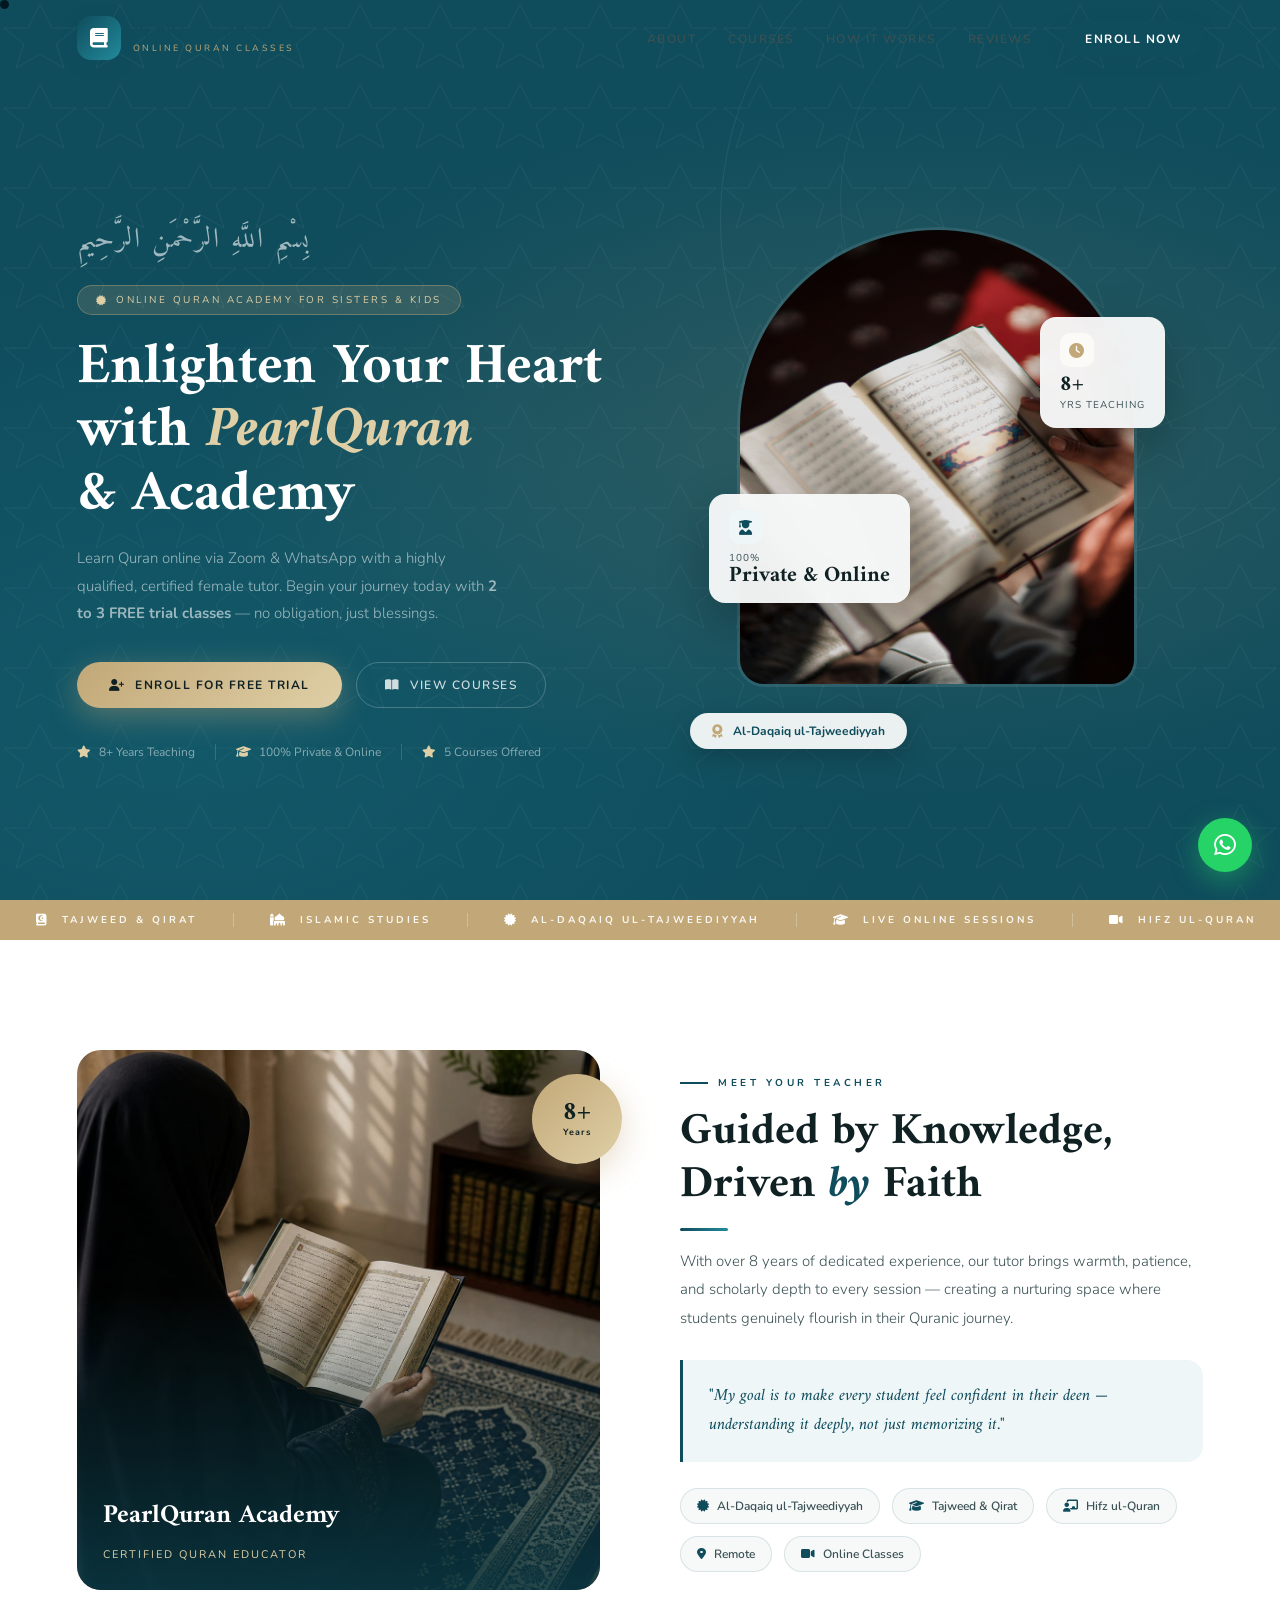
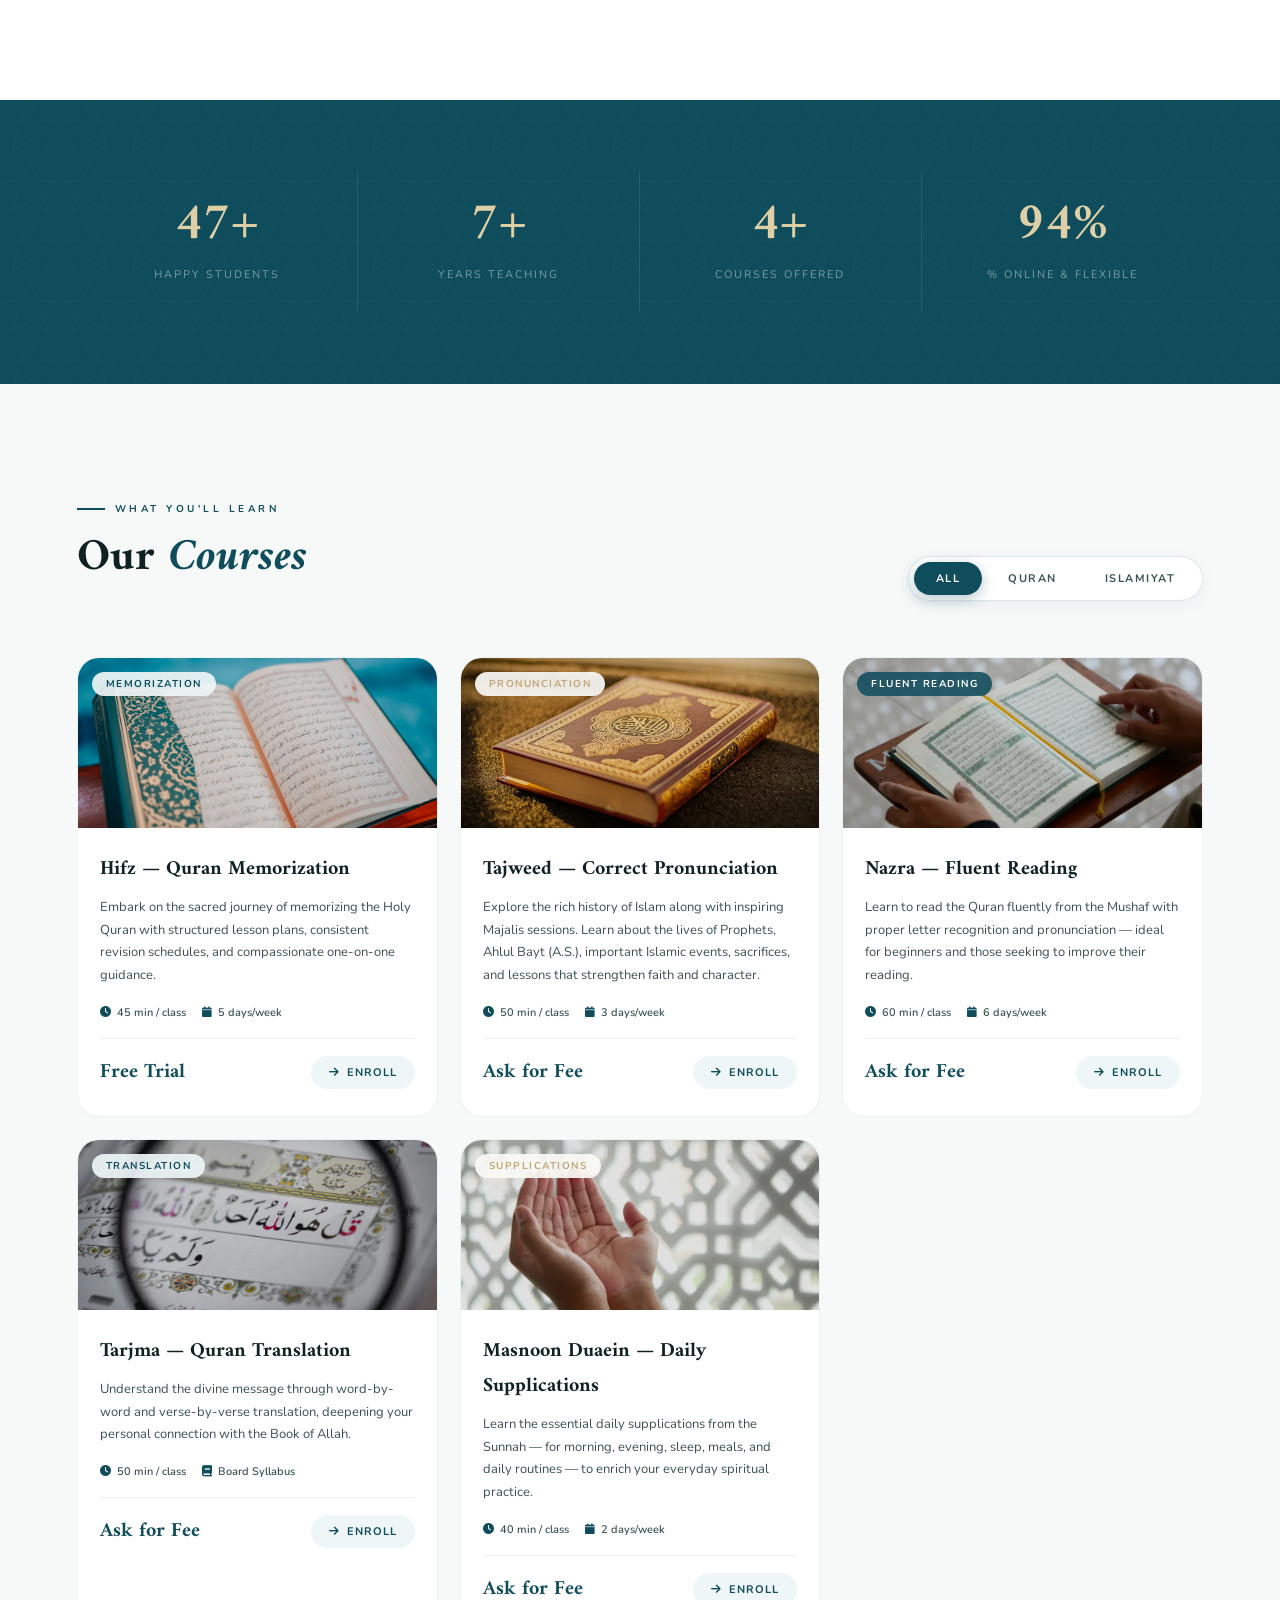
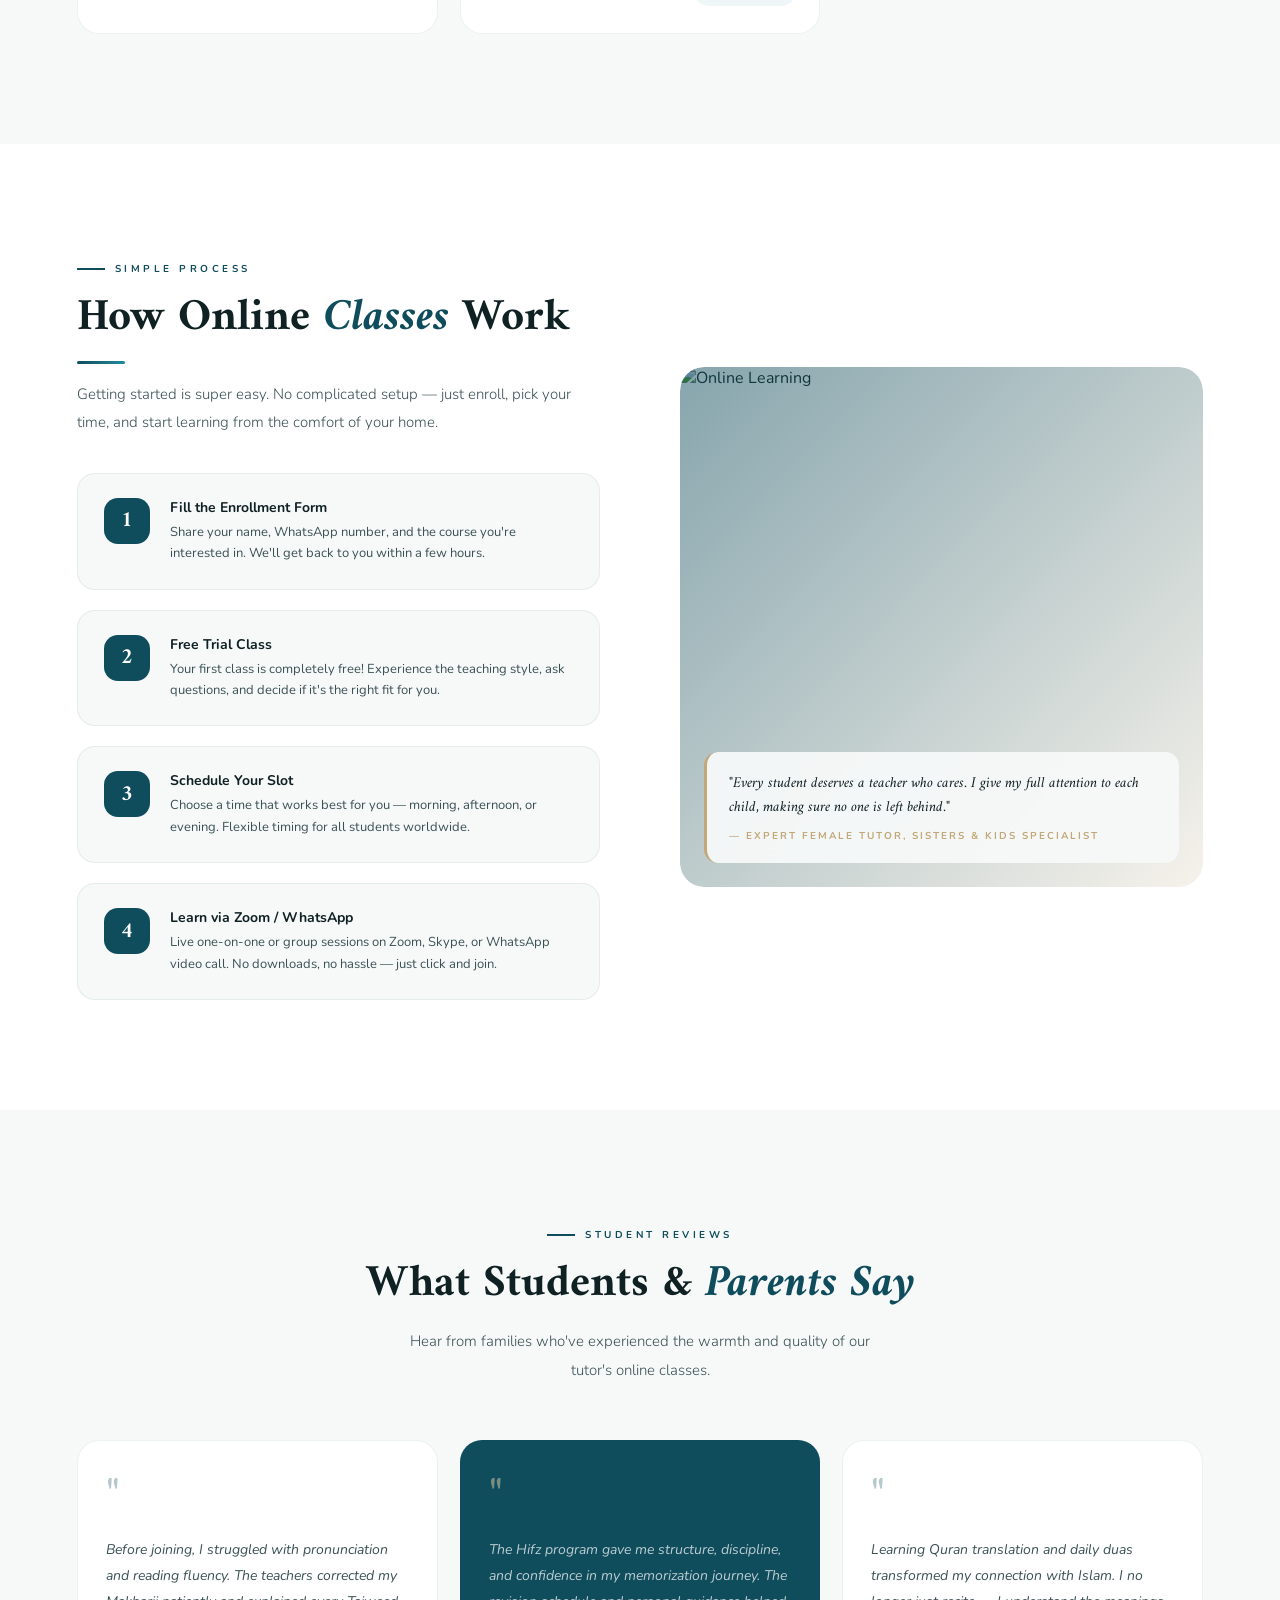
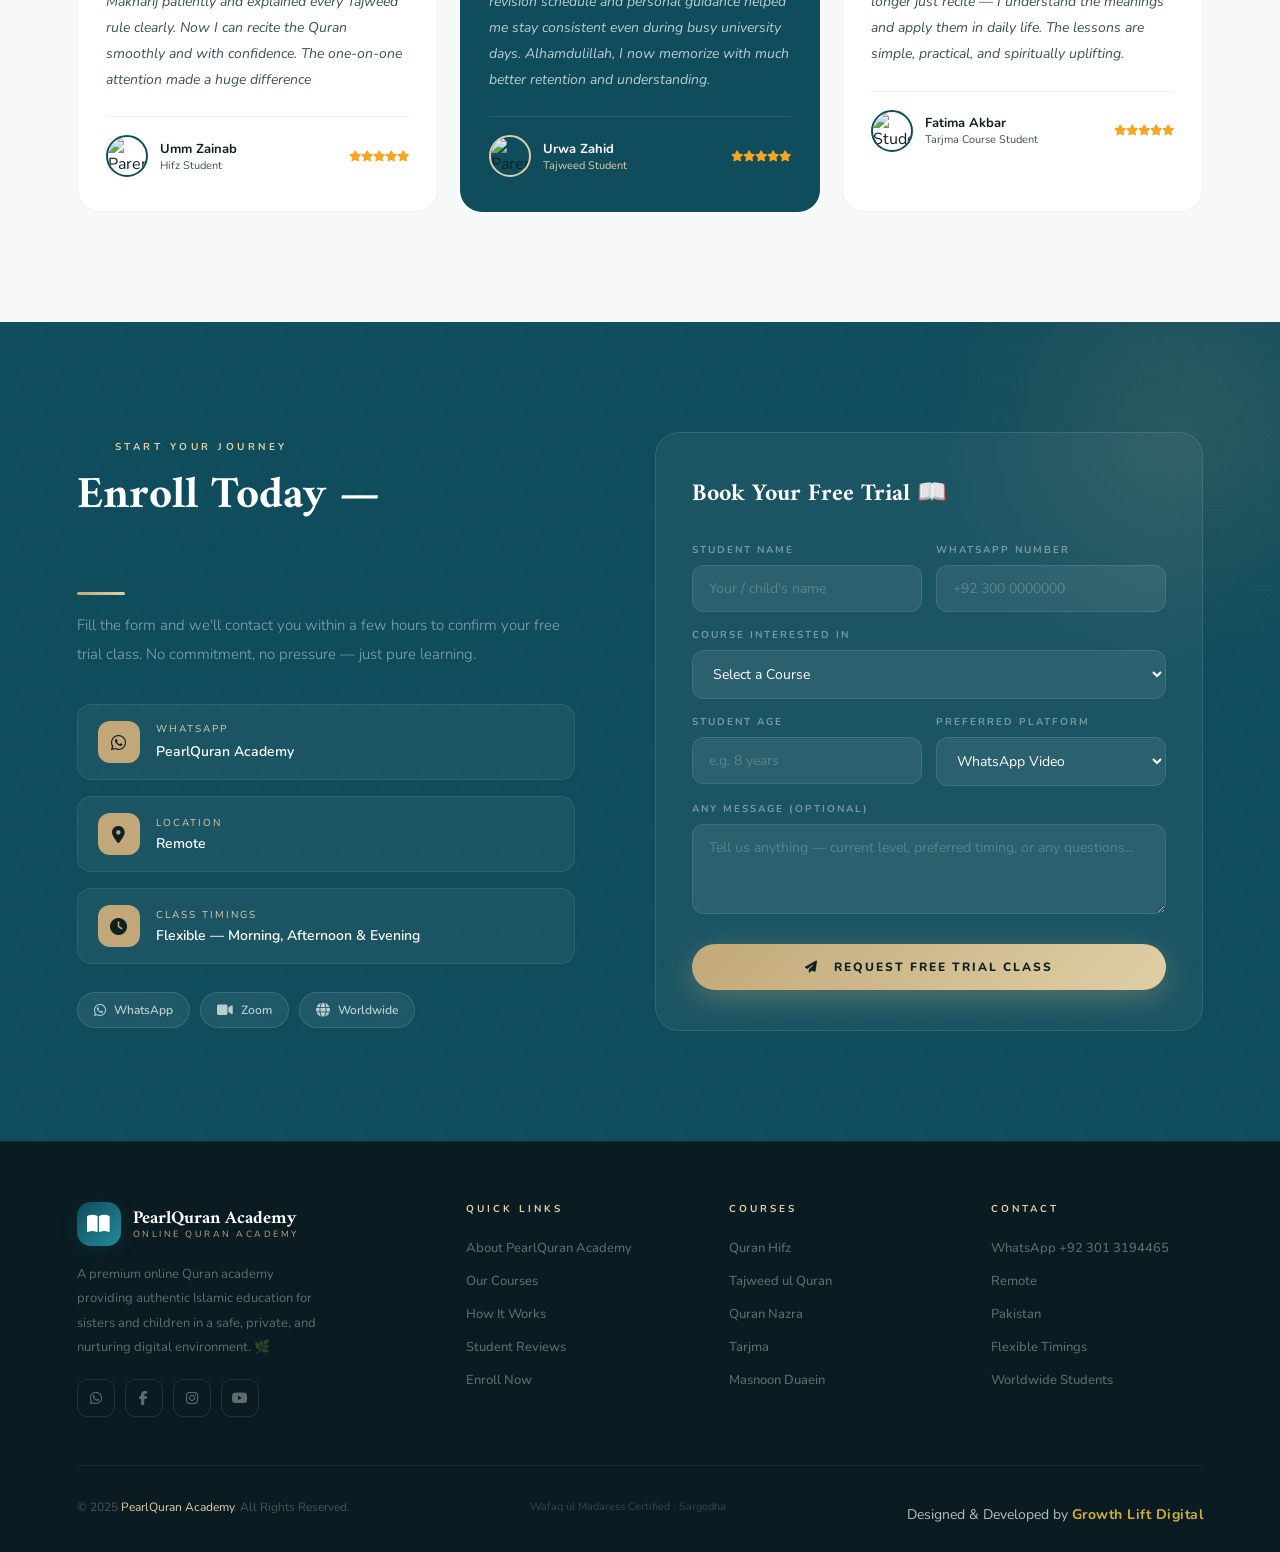
==== index.html @ c8224179 "Sitemaps and robots files were created" ====
<!DOCTYPE html>
<html lang="en" dir="ltr">
  <head>
    <meta charset="UTF-8" />
    <meta
      name="viewport"
      content="width=device-width, initial-scale=1.0, maximum-scale=5.0"
    />
    <meta http-equiv="X-UA-Compatible" content="IE=edge" />

    <!-- Primary Meta Tags -->
    <title>
      PearlQuran Academy - Online Quran Classes for Sisters & Kids | Certified
      Female Tutor
    </title>
    <!-- ═══ PRIMARY SEO ═══ -->
    <meta
      name="description"
      content="PearlQuran Academy offers premium online Quran classes via Zoom & WhatsApp with a certified female tutor. Courses in Hifz, Tajweed, Nazra, Tarjma & Masnoon Duaein. Start with 2-3 FREE trial classes today."
    />
    <meta
      name="keywords"
      content="online quran academy, female quran tutor, quran classes for kids, hifz online, tajweed classes, nazra quran, quran for sisters, online quran Pakistan, PearlQuran Academy"
    />
    <meta name="author" content="PearlQuran Academy" />
    <meta name="robots" content="index, follow" />
    <meta name="theme-color" content="#0F2340" />
    <link rel="canonical" href="https://pearlquran-academy.vercel.app//" />

    <!-- ═══ OPEN GRAPH (Facebook/WhatsApp/LinkedIn) ═══ -->
    <meta property="og:type" content="website" />
    <meta property="og:url" content="https://pearlquran-academy.vercel.app/" />
    <meta
      property="og:title"
      content="PearlQuran Academy - Online Quran Classes for Sisters & Kids"
    />
    <meta
      property="og:description"
      content="Learn Quran online with a certified female tutor. Hifz, Tajweed, Nazra & more. Begin with 2-3 FREE trial classes. Safe, private & professional."
    />
    <meta name="google-site-verification" content="dC_0Rq110LMpvtJkFKKJlDi4EKgIJfM4uhNOBmWGhjw" />
    <meta
      property="og:image"
      content="https://pearlquran-academy.vercel.app/pearlquran-academy_hero.jpeg"
    />
    <meta property="og:site_name" content="PearlQuran Academy" />
    <meta property="og:locale" content="en_US" />

    <!-- ═══ TWITTER CARD ═══ -->
    <meta name="twitter:card" content="summary_large_image" />
    <meta
      name="twitter:title"
      content="PearlQuran Academy - Online Quran Classes"
    />
    <meta
      name="twitter:description"
      content="Certified female Quran tutor. Hifz, Tajweed, Nazra & more. Start with FREE trial classes."
    />
    <meta
      name="twitter:image"
      content="https://pearlquran-academy.vercel.app/pearlquran-academy_hero.jpeg"
    />

    <!-- ═══ GEO / LOCAL SEO ═══ -->
    <meta name="geo.region" content="PK" />
    <meta name="geo.placename" content="Pakistan" />
    <meta name="language" content="English" />

    <!-- ═══ SCHEMA.ORG JSON-LD ═══ -->
    <script type="application/ld+json">
      {
        "@context": "https://schema.org",
        "@type": "EducationalOrganization",
        "name": "PearlQuran Academy",
        "description": "Online Quran academy offering certified female tutor-led classes in Hifz, Tajweed, Nazra, Tarjma and Masnoon Duaein.",
        "url": "https://pearlquran-academy.vercel.app/",
        "telephone": "+923013194465",
        "address": { "@type": "PostalAddress", "addressCountry": "PK" },
        "offers": [
          {
            "@type": "Offer",
            "name": "Hifz - Quran Memorization",
            "price": "0",
            "priceCurrency": "PKR",
            "description": "Free trial classes available"
          },
          {
            "@type": "Offer",
            "name": "Tajweed - Correct Pronunciation",
            "price": "0",
            "priceCurrency": "PKR"
          },
          {
            "@type": "Offer",
            "name": "Nazra Quran - Fluent Reading",
            "price": "0",
            "priceCurrency": "PKR"
          },
          {
            "@type": "Offer",
            "name": "Tarjma Quran - Translation",
            "price": "0",
            "priceCurrency": "PKR"
          },
          {
            "@type": "Offer",
            "name": "Masnoon Duaein - Daily Supplications",
            "price": "0",
            "priceCurrency": "PKR"
          }
        ]
      }
    </script>
    <!-- Fonts & CSS -->
    <link
      href="https://fonts.googleapis.com/css2?family=Amiri:ital,wght@0,400;0,700;1,400;1,700&family=Nunito:wght@200;300;400;500;600;700&display=swap"
      rel="stylesheet"
    />
    <link
      rel="stylesheet"
      href="https://cdnjs.cloudflare.com/ajax/libs/font-awesome/6.5.0/css/all.min.css"
    />

    <link rel="shortcut icon" href="favicon.ico" type="image/x-icon" />
    <link rel="stylesheet" href="style.css" />
  </head>
  <body>
    <div class="cursor" id="cursor"></div>
    <div class="cursor-ring" id="cursorRing"></div>

    <!-- NAV -->
    <nav id="navbar">
      <a href="#" class="nav-logo">
        <div class="nav-logo-icon"><i class="fas fa-book"></i></div>
        <div class="nav-logo-text">
          <span>PearlQuran Academy</span>
          <span>Online Quran Classes</span>
        </div>
      </a>
      <div class="hamburger" id="hamburger" onclick="toggleMenu()">
        <span></span><span></span><span></span>
      </div>
      <ul class="nav-links" id="navLinks">
        <li><a href="#about">About</a></li>
        <li><a href="#courses">Courses</a></li>
        <li><a href="#howitworks">How It Works</a></li>
        <li><a href="#testimonials">Reviews</a></li>
        <li><a href="#enroll" class="nav-cta">Enroll Now</a></li>
      </ul>
    </nav>

    <!-- HERO -->
    <section id="hero">
      <div class="hero-pattern"></div>
      <div class="hero-radial"></div>
      <div class="hero-arc"></div>
      <div class="hero-arc2"></div>
      <div class="hero-content">
        <div class="hero-text">
          <span class="hero-bismillah"
            >بِسْمِ اللَّهِ الرَّحْمَنِ الرَّحِيمِ</span
          >
          <div class="hero-badge">
            <i class="fas fa-certificate"></i> Online Quran Academy for Sisters
            &amp; Kids
          </div>
          <h1 class="hero-title">
            Enlighten Your Heart<br />with <em>PearlQuran</em><br />& Academy
          </h1>
          <p class="hero-sub">
            Learn Quran online via Zoom &amp; WhatsApp with a highly qualified,
            certified female tutor. Begin your journey today with
            <strong>2 to 3 FREE trial classes</strong> — no obligation, just
            blessings.
          </p>
          <div class="hero-actions">
            <a href="#enroll" class="btn-gold"
              ><i class="fas fa-user-plus"></i> Enroll for Free Trial</a
            >
            <a href="#courses" class="btn-white-ghost"
              ><i class="fas fa-book-open"></i> View Courses</a
            >
          </div>
          <div class="hero-trust">
            <div class="htrust">
              <i class="fas fa-star"></i><span>8+ Years Teaching</span>
            </div>
            <div class="hdiv"></div>
            <div class="htrust">
              <i class="fas fa-graduation-cap"></i
              ><span>100% Private & Online</span>
            </div>
            <div class="hdiv"></div>
            <div class="htrust">
              <i class="fas fa-star"></i><span>5 Courses Offered</span>
            </div>
          </div>
        </div>
        <div class="hero-visual">
          <div class="hero-img-wrap">
            <img
              src="pearlquran-academy_hero2.jpg"
              alt="Online Quran Hifz PearlQuran Teaching"
            />
            <div class="hero-card lft">
              <div class="hcard-icon g">
                <i class="fas fa-user-graduate"></i>
              </div>
              <div class="hcard-lbl">100%</div>
              <div class="hcard-num">Private & Online</div>
            </div>
            <div class="hero-card rgt">
              <div class="hcard-icon go"><i class="fas fa-clock"></i></div>
              <div class="hcard-num">8+</div>
              <div class="hcard-lbl">Yrs Teaching</div>
            </div>
          </div>
          <div class="hero-wafaq">
            <i class="fas fa-award"></i> Al-Daqaiq ul-Tajweediyyah
          </div>
        </div>
      </div>
    </section>

    <!-- MARQUEE -->
    <div class="mqwrap">
      <div class="mqtrack">
        <div class="mqitem">
          <i class="fas fa-book-quran"></i> Tajweed & Qirat
        </div>
        <div class="mqitem"><i class="fas fa-mosque"></i> Islamic Studies</div>
        <div class="mqitem">
          <i class="fas fa-certificate"></i>Al-Daqaiq ul-Tajweediyyah
        </div>
        <div class="mqitem">
          <i class="fas fa-graduation-cap"></i>Live Online Sessions
        </div>
        <div class="mqitem"><i class="fas fa-video"></i> Hifz ul-Quran</div>
        <div class="mqitem"><i class="fas fa-star"></i> 8 Years Experience</div>
        <div class="mqitem">
          <i class="fas fa-map-marker-alt"></i> 100% Online
        </div>
        <div class="mqitem">
          <i class="fas fa-globe"></i> Worldwide Students
        </div>
        <div class="mqitem">
          <i class="fas fa-book-quran"></i> Quran Classes
        </div>
        <div class="mqitem"><i class="fas fa-mosque"></i> 100% Online</div>
        <div class="mqitem">
          <i class="fas fa-certificate"></i> 5 Courses Offered
        </div>
        <div class="mqitem">
          <i class="fas fa-graduation-cap"></i> Tajweed & Qirat
        </div>
        <div class="mqitem">
          <i class="fas fa-video"></i> Live Online Sessions
        </div>
        <div class="mqitem"><i class="fas fa-star"></i> 8 Years Experience</div>
        <div class="mqitem">
          <i class="fas fa-map-marker-alt"></i> 100% Private
        </div>
        <div class="mqitem">
          <i class="fas fa-globe"></i> Worldwide Students
        </div>
      </div>
    </div>

    <!-- ABOUT -->
    <section id="about">
      <div class="about-img-col reveal">
        <div class="about-img-main">
          <img
            src="pearlquran-academy_hero.jpeg"
            alt="pearlquran-academy_hero"
          />
          <div class="about-img-overlay"></div>
          <div class="about-caption">
            <h3>PearlQuran Academy</h3>
            <span>Certified Quran Educator</span>
          </div>
        </div>
        <div class="about-exp-badge">
          <strong>8+</strong>
          <span>Years</span>
        </div>
      </div>
      <div>
        <div class="section-tag reveal">Meet Your Teacher</div>
        <h2 class="section-title reveal d1">
          Guided by Knowledge,
Driven   <em>by</em> Faith
        </h2>
        <div class="green-line reveal d1"></div>
        <p class="section-sub reveal d2">
          With over 8 years of dedicated experience, our tutor brings warmth, patience, and scholarly depth to every session — creating a nurturing space where students genuinely flourish in their Quranic journey.
        </p>
        <div class="about-quote reveal d2">
          <p>
            "My goal is to make every student feel confident in their deen —
            understanding it deeply, not just memorizing it."
          </p>
        </div>
        <div class="about-qual reveal d3">
          <div class="qual-chip">
            <i class="fas fa-certificate"></i> Al-Daqaiq ul-Tajweediyyah
          </div>
          <div class="qual-chip">
            <i class="fas fa-graduation-cap"></i> Tajweed & Qirat
          </div>
          <div class="qual-chip">
            <i class="fas fa-chalkboard-teacher"></i> Hifz ul-Quran
          </div>
          <div class="qual-chip">
            <i class="fas fa-map-marker-alt"></i> Remote
          </div>
          <div class="qual-chip">
            <i class="fas fa-video"></i> Online Classes
          </div>
        </div>
      </div>
    </section>

    <!-- STATS -->
    <section id="stats">
      <div class="stats-grid">
        <div class="stat-box reveal">
          <span class="stat-num" data-target="50">0</span
          ><span class="stat-lbl">Happy Students</span>
        </div>
        <div class="stat-box reveal d1">
          <span class="stat-num" data-target="8">0</span
          ><span class="stat-lbl">Years Teaching</span>
        </div>
        <div class="stat-box reveal d2">
          <span class="stat-num" data-target="5">0</span
          ><span class="stat-lbl">Courses Offered</span>
        </div>
        <div class="stat-box reveal d3">
          <span class="stat-num" data-target="100">0</span
          ><span class="stat-lbl">% Online & Flexible</span>
        </div>
      </div>
    </section>

    <!-- COURSES -->
    <section id="courses">
      <div class="courses-hdr">
        <div>
          <div class="section-tag reveal">What You'll Learn</div>
          <h2 class="section-title reveal d1">Our <em>Courses</em></h2>
        </div>
        <div class="course-tabs reveal d2">
          <button class="active" onclick="filterCourse('all',this)">All</button>
          <button onclick="filterCourse('quran',this)">Quran</button>
          <button onclick="filterCourse('islamiyat',this)">Islamiyat</button>
        </div>
      </div>
      <div class="courses-grid" id="courseGrid">
        <div class="course-card reveal" data-cat="quran">
          <div class="course-num">01</div>
          <div class="course-img">
            <img
              src="pearlquran-academy-course1.jpg"
              alt="pearlquran academy website course1"
            />
            <div class="course-level level-beg">Memorization</div>
          </div>
          <div class="course-body">
            <h3>Hifz — Quran Memorization</h3>
            <p>
              Embark on the sacred journey of memorizing the Holy Quran with structured lesson plans, consistent revision schedules, and compassionate one-on-one guidance.
            </p>
            <div class="course-meta">
              <div class="cmeta">
                <i class="fas fa-clock"></i> 45 min / class
              </div>
              <div class="cmeta">
                <i class="fas fa-calendar"></i> 5 days/week
              </div>
            </div>
            <div class="course-footer">
              <div class="course-price">Free Trial</div>
              <button
                class="course-enroll"
                onclick="document.getElementById('enroll').scrollIntoView({behavior:'smooth'})"
              >
                <i class="fas fa-arrow-right"></i> Enroll
              </button>
            </div>
          </div>
        </div>

        <div class="course-card reveal d1" data-cat="quran">
          <div class="course-num">02</div>
          <div class="course-img">
            <img src="pearlquran-academy-course2.jpg" alt="pearlquran academy website course2" />
            <div class="course-level level-int">Pronunciation</div>
          </div>
          <div class="course-body">
            <h3>Tajweed — Correct Pronunciation</h3>
            <p>
              Explore the rich history of Islam along with inspiring Majalis
              sessions. Learn about the lives of Prophets, Ahlul Bayt (A.S.),
              important Islamic events, sacrifices, and lessons that strengthen
              faith and character.
            </p>
            <div class="course-meta">
              <div class="cmeta">
                <i class="fas fa-clock"></i> 50 min / class
              </div>
              <div class="cmeta">
                <i class="fas fa-calendar"></i> 3 days/week
              </div>
            </div>
            <div class="course-footer">
              <div class="course-price">Ask for Fee</div>
              <button
                class="course-enroll"
                onclick="document.getElementById('enroll').scrollIntoView({behavior:'smooth'})"
              >
                <i class="fas fa-arrow-right"></i> Enroll
              </button>
            </div>
          </div>
        </div>

        <div class="course-card reveal d2" data-cat="quran">
          <div class="course-num">03</div>
          <div class="course-img">
            <img src="pearlquran-academy-course3.jpg" alt="pearlquran academy website course3" />
            <div class="course-level level-adv">Fluent Reading</div>
          </div>
          <div class="course-body">
            <h3>Nazra — Fluent Reading</h3>
            <p>
              Learn to read the Quran fluently from the Mushaf with proper letter recognition and pronunciation — ideal for beginners and those seeking to improve their reading.
            </p>
            <div class="course-meta">
              <div class="cmeta">
                <i class="fas fa-clock"></i> 60 min / class
              </div>
              <div class="cmeta">
                <i class="fas fa-calendar"></i> 6 days/week
              </div>
            </div>
            <div class="course-footer">
              <div class="course-price">Ask for Fee</div>
              <button
                class="course-enroll"
                onclick="document.getElementById('enroll').scrollIntoView({behavior:'smooth'})"
              >
                <i class="fas fa-arrow-right"></i> Enroll
              </button>
            </div>
          </div>
        </div>

        <div class="course-card reveal" data-cat="islamiyat">
          <div class="course-num">04</div>
          <div class="course-img">
            <img src="pearlquran-academy-course4.jpg" alt="pearlquran academy website course4" />
            <div class="course-level level-beg">Translation</div>
          </div>
          <div class="course-body">
            <h3>Tarjma — Quran Translation</h3>
            <p>
              Understand the divine message through word-by-word and verse-by-verse translation, deepening your personal connection with the Book of Allah.
            </p>
            <div class="course-meta">
              <div class="cmeta">
                <i class="fas fa-clock"></i> 50 min / class
              </div>
              <div class="cmeta">
                <i class="fas fa-book"></i> Board Syllabus
              </div>
            </div>
            <div class="course-footer">
              <div class="course-price">Ask for Fee</div>
              <button
                class="course-enroll"
                onclick="document.getElementById('enroll').scrollIntoView({behavior:'smooth'})"
              >
                <i class="fas fa-arrow-right"></i> Enroll
              </button>
            </div>
          </div>
        </div>

        <div class="course-card reveal d1" data-cat="islamiyat">
          <div class="course-num">05</div>
          <div class="course-img">
            <img src="pearlquran-academy-course5.jpg" alt="pearlquran academy website course5" />
            <div class="course-level level-int">Supplications</div>
          </div>
          <div class="course-body">
            <h3>Masnoon Duaein — Daily Supplications</h3>
            <p>
              Learn the essential daily supplications from the Sunnah — for morning, evening, sleep, meals, and daily routines — to enrich your everyday spiritual practice.
            </p>
            <div class="course-meta">
              <div class="cmeta">
                <i class="fas fa-clock"></i> 40 min / class
              </div>
              <div class="cmeta">
                <i class="fas fa-calendar"></i> 2 days/week
              </div>
            </div>
            <div class="course-footer">
              <div class="course-price">Ask for Fee</div>
              <button
                class="course-enroll"
                onclick="document.getElementById('enroll').scrollIntoView({behavior:'smooth'})"
              >
                <i class="fas fa-arrow-right"></i> Enroll
              </button>
            </div>
          </div>
        </div>

      </div>
    </section>

    <!-- HOW IT WORKS -->
    <section id="howitworks">
      <div class="how-inner">
        <div>
          <div class="section-tag reveal">Simple Process</div>
          <h2 class="section-title reveal d1">
            How Online <em>Classes</em> Work
          </h2>
          <div class="green-line reveal d1"></div>
          <p class="section-sub reveal d2">
            Getting started is super easy. No complicated setup — just enroll,
            pick your time, and start learning from the comfort of your home.
          </p>
          <div class="how-steps">
            <div class="how-step reveal d1">
              <div class="step-num">1</div>
              <div>
                <h4>Fill the Enrollment Form</h4>
                <p>
                  Share your name, WhatsApp number, and the course you're
                  interested in. We'll get back to you within a few hours.
                </p>
              </div>
            </div>
            <div class="how-step reveal d2">
              <div class="step-num">2</div>
              <div>
                <h4>Free Trial Class</h4>
                <p>
                  Your first class is completely free! Experience the teaching
                  style, ask questions, and decide if it's the right fit for
                  you.
                </p>
              </div>
            </div>
            <div class="how-step reveal d3">
              <div class="step-num">3</div>
              <div>
                <h4>Schedule Your Slot</h4>
                <p>
                  Choose a time that works best for you — morning, afternoon, or
                  evening. Flexible timing for all students worldwide.
                </p>
              </div>
            </div>
            <div class="how-step reveal d4">
              <div class="step-num">4</div>
              <div>
                <h4>Learn via Zoom / WhatsApp</h4>
                <p>
                  Live one-on-one or group sessions on Zoom, Skype, or WhatsApp
                  video call. No downloads, no hassle — just click and join.
                </p>
              </div>
            </div>
          </div>
        </div>
        <div class="how-img reveal d2">
          <img
            src="https://images.unsplash.com/photo-1427504494785-3a9ca7044f45?w=700&q=80"
            alt="Online Learning"
          />
          <div class="how-img-overlay"></div>
          <div class="how-img-quote">
            <p>
              "Every student deserves a teacher who cares. I give my full
              attention to each child, making sure no one is left behind."
            </p>
            <span>— Expert Female Tutor, Sisters & Kids Specialist</span>
          </div>
        </div>
      </div>
    </section>

    <!-- TESTIMONIALS -->
    <section id="testimonials">
      <div class="testi-hdr">
        <div class="section-tag reveal">Student Reviews</div>
        <h2 class="section-title reveal d1">
          What Students & <em>Parents Say</em>
        </h2>
        <p class="section-sub reveal d2">
          Hear from families who've experienced the warmth and quality of our tutor's online classes.
        </p>
      </div>
      <div class="testi-grid">
        <div class="tcard reveal">
          <div class="tq-mark">"</div>
          <p class="ttext">
            Before joining, I struggled with pronunciation and reading fluency. The teachers corrected my Makharij patiently and explained every Tajweed rule clearly. Now I can recite the Quran smoothly and with confidence. The one-on-one attention made a huge difference
          </p>
          <hr class="thr" />
          <div class="tauthor">
            <img
              class="tavatar"
              src="https://images.unsplash.com/photo-1608094767786-995d48b0052a?w=500&auto=format&fit=crop&q=60&ixlib=rb-4.1.0&ixid=M3wxMjA3fDB8MHxzZWFyY2h8MjB8fGZlbWFsZSUyMHBsYWNlaG9sZGVyfGVufDB8fDB8fHww"
              alt="Parent"
            />
            <div>
              <div class="tname">Umm Zainab</div>
              <div class="trole">Hifz Student</div>
            </div>
            <div class="tstars">
              <i class="fas fa-star"></i><i class="fas fa-star"></i
              ><i class="fas fa-star"></i><i class="fas fa-star"></i
              ><i class="fas fa-star"></i>
            </div>
          </div>
        </div>
        <div class="tcard feat reveal d1">
          <div class="tq-mark">"</div>
          <p class="ttext">
            The Hifz program gave me structure, discipline, and confidence in my memorization journey. The revision schedule and personal guidance helped me stay consistent even during busy university days. Alhamdulillah, I now memorize with much better retention and understanding.
          </p>
          <hr class="thr" />
          <div class="tauthor">
            <img
              class="tavatar"
              src="https://images.unsplash.com/photo-1608094767786-995d48b0052a?w=500&auto=format&fit=crop&q=60&ixlib=rb-4.1.0&ixid=M3wxMjA3fDB8MHxzZWFyY2h8MjB8fGZlbWFsZSUyMHBsYWNlaG9sZGVyfGVufDB8fDB8fHww"
              alt="Parent"
            />
            <div>
              <div class="tname">Urwa Zahid</div>
              <div class="trole">Tajweed Student</div>
            </div>
            <div class="tstars">
              <i class="fas fa-star"></i><i class="fas fa-star"></i
              ><i class="fas fa-star"></i><i class="fas fa-star"></i
              ><i class="fas fa-star"></i>
            </div>
          </div>
        </div>
        <div class="tcard reveal d2">
          <div class="tq-mark">"</div>
          <p class="ttext">
            Learning Quran translation and daily duas transformed my connection with Islam. I no longer just recite — I understand the meanings and apply them in daily life. The lessons are simple, practical, and spiritually uplifting.
          </p>
          <hr class="thr" />
          <div class="tauthor">
            <img
              class="tavatar"
              src="https://images.unsplash.com/photo-1608094767786-995d48b0052a?w=500&auto=format&fit=crop&q=60&ixlib=rb-4.1.0&ixid=M3wxMjA3fDB8MHxzZWFyY2h8MjB8fGZlbWFsZSUyMHBsYWNlaG9sZGVyfGVufDB8fDB8fHww"
              alt="Student"
            />
            <div>
              <div class="tname">Fatima Akbar</div>
              <div class="trole">Tarjma Course Student</div>
            </div>
            <div class="tstars">
              <i class="fas fa-star"></i><i class="fas fa-star"></i
              ><i class="fas fa-star"></i><i class="fas fa-star"></i
              ><i class="fas fa-star"></i>
            </div>
          </div>
        </div>
      </div>
    </section>

    <!-- ENROLL -->
    <section id="enroll">
      <div class="enroll-inner">
        <div class="enroll-left">
          <div class="section-tag reveal" style="color: var(--gold-lt)">
            Start Your Journey
          </div>
          <h2 class="section-title reveal d1" style="color: white">
            Enroll Today —<br /><em>First Class Free</em>
          </h2>
          <div
            class="green-line reveal d1"
            style="
              background: linear-gradient(90deg, var(--gold), var(--gold-lt));
            "
          ></div>
          <p class="section-sub reveal d2">
            Fill the form and we'll contact you within a few hours to confirm
            your free trial class. No commitment, no pressure — just pure
            learning.
          </p>
          <div class="enroll-info">
            <div class="einfo-item reveal d1">
              <div class="einfo-icon"><i class="fab fa-whatsapp"></i></div>
              <div>
                <span>WhatsApp</span
                ><a href="https://wa.me/923013194465"
                  >PearlQuran Academy</a
                >
              </div>
            </div>
            <div class="einfo-item reveal d2">
              <div class="einfo-icon">
                <i class="fas fa-map-marker-alt"></i>
              </div>
              <div>
                <span>Location</span>
                <p>Remote</p>
              </div>
            </div>
            <div class="einfo-item reveal d3">
              <div class="einfo-icon"><i class="fas fa-clock"></i></div>
              <div>
                <span>Class Timings</span>
                <p>Flexible — Morning, Afternoon & Evening</p>
              </div>
            </div>
          </div>
          <div class="platforms reveal d3">
            <div class="platform-chip">
              <i class="fab fa-whatsapp"></i> WhatsApp
            </div>
            <div class="platform-chip"><i class="fas fa-video"></i> Zoom</div>
            <div class="platform-chip">
              <i class="fas fa-globe"></i> Worldwide
            </div>
          </div>
        </div>
        <div class="enroll-form reveal d2">
          <div id="enrollFormWrap">
            <h3>Book Your Free Trial 📖</h3>
            <div class="form-row2">
              <div class="form-g">
                <label>Student Name</label>
                <input
                  type="text"
                  id="studentName"
                  placeholder="Your / child's name"
                />
              </div>
              <div class="form-g">
                <label>WhatsApp Number</label>
                <input
                  type="tel"
                  id="studentWhatsapp"
                  placeholder="+92 300 0000000"
                />
              </div>
            </div>
            <div class="form-g">
              <label>Course Interested In</label>
              <select id="studentCourse">
                <option>Select a Course</option>
                <option>Quran Nazra (Reading)</option>
                <option>Tajweed ul Quran</option>
                <option>Quran Memorization (Hifz)</option>
                <option>Quran Tarjma </option>
                <option>Masnoon Duaein</option>
              </select>
            </div>
            <div class="form-row2">
              <div class="form-g">
                <label>Student Age</label>
                <input type="text" id="studentAge" placeholder="e.g. 8 years" />
              </div>
              <div class="form-g">
                <label>Preferred Platform</label>
                <select id="studentPlatform">
                  <option>WhatsApp Video</option>
                  <option>Zoom</option>
                </select>
              </div>
            </div>
            <div class="form-g">
              <label>Any Message (Optional)</label>
              <textarea
                id="studentMessage"
                placeholder="Tell us anything — current level, preferred timing, or any questions..."
              ></textarea>
            </div>
            <button class="enroll-btn" onclick="submitEnroll()">
              <i class="fas fa-paper-plane"></i> &nbsp; Request Free Trial Class
            </button>
          </div>
          <div class="enroll-success" id="enrollSuccess">
            <i class="fas fa-check-circle"></i>
            <h4>JazakAllah Khair! 🌿</h4>
            <p>
              We've received your enrollment request.<br />PearlQuran Academy
              contact you on WhatsApp within a few hours to confirm your free
              trial class.
            </p>
          </div>
        </div>
      </div>
    </section>

    <!-- FOOTER -->
    <footer>
      <div class="footer-grid">
        <div class="foot-brand">
          <a href="#" class="nav-logo" style="text-decoration: none">
            <div class="nav-logo-icon"><i class="fas fa-book-open"></i></div>
            <div class="nav-logo-text">
              <span style="color: white">PearlQuran Academy</span>
              <span>Online Quran Academy</span>
            </div>
          </a>
          <p>
            A premium online Quran academy providing authentic Islamic education for sisters and children in a safe, private, and nurturing digital environment. 🌿
          </p>
          <div class="foot-social">
            <a href="#" class="fsoc"><i class="fab fa-whatsapp"></i></a>
            <a href="#" class="fsoc"><i class="fab fa-facebook-f"></i></a>
            <a href="#" class="fsoc"><i class="fab fa-instagram"></i></a>
            <a href="#" class="fsoc"><i class="fab fa-youtube"></i></a>
          </div>
        </div>
        <div class="foot-col">
          <h4>Quick Links</h4>
          <ul>
            <li><a href="#about">About PearlQuran Academy</a></li>
            <li><a href="#courses">Our Courses</a></li>
            <li><a href="#howitworks">How It Works</a></li>
            <li><a href="#testimonials">Student Reviews</a></li>
            <li><a href="#enroll">Enroll Now</a></li>
          </ul>
        </div>
        <div class="foot-col">
          <h4>Courses</h4>
          <ul>
            <li><a href="#">Quran Hifz </a></li>
            <li><a href="#">Tajweed ul Quran</a></li>
            <li><a href="#">Quran Nazra</a></li>
            <li><a href="#">Tarjma </a></li>
            <li><a href="#">Masnoon Duaein</a></li>
          </ul>
        </div>
        <div class="foot-col">
          <h4>Contact</h4>
          <ul>
            <li>
              <a href="https://wa.me/923013194465">WhatsApp +92 301 3194465</a>
            </li>
            <li><a href="#">Remote</a></li>
            <li><a href="#">Pakistan</a></li>
            <li><a href="#">Flexible Timings</a></li>
            <li><a href="#">Worldwide Students</a></li>
          </ul>
        </div>
      </div>
      <div class="foot-bottom">
        <p>
          © 2025 <span>PearlQuran Academy</span>. All
          Rights Reserved.
        </p>
        <p style="font-size: 11px; color: rgba(255, 255, 255, 0.18)">
          Wafaq ul Madaress Certified · Sargodha
        </p>
        <!-- GROWTH LIFT DIGITAL CREDIT -->
        <p
          style="
            font-size: 14px;
            color: rgba(255, 255, 255, 0.7);
            margin-top: 15px;
          "
        >
          Designed & Developed by
          <a
            href="https://growthlift-digital.vercel.app/"
            target="_blank"
            style="
              color: #d4af37;
              text-decoration: none;
              font-weight: bold;
              letter-spacing: 0.5px;
            "
          >
            Growth Lift Digital
          </a>
        </p>
      </div>
    </footer>

    <a href="https://wa.me/923013194465" class="wafloat" target="_blank"
      ><i class="fab fa-whatsapp"></i
    ></a>

    <script src="script.js"></script>
 
  </body>
</html>
---- style.css ----
:root {
        /* Oceanic Teal / Deep Blue replacing the green */
        --emerald: #0f4c5c;
        --emerald2: #17687c;
        --emerald-lt: #228b9c;
        --emerald-pale: #eef6f7;
        /* Champagne Sand / Pearl Gold replacing the bright yellow-gold */
        --gold: #c2a878;
        --gold-lt: #dfcfa6;
        --gold-pale: #fbfaf6;
        /* Soft Pearl White replacing the cream */
        --cream: #f7f9f9;
        --warm-white: #ffffff;
        /* Deep oceanic slate for text */
        --text: #102124;
        --text2: #3b5154;
        /* Updated borders based on the new --emerald RGB (15, 76, 92) */
        --border: rgba(15, 76, 92, 0.13);
        --border2: rgba(15, 76, 92, 0.08);
        --shadow: 0 24px 64px rgba(15, 76, 92, 0.12);
      }
      *,
      *::before,
      *::after {
        margin: 0;
        padding: 0;
        box-sizing: border-box;
      }
      html {
        scroll-behavior: smooth;
      }
      body {
        font-family: "Nunito", sans-serif;
        background: var(--cream);
        color: var(--text);
        overflow-x: hidden;
        cursor: none;
      }

      /* CURSOR */
      .cursor {
        position: fixed;
        width: 9px;
        height: 9px;
        background: var(--emerald);
        border-radius: 50%;
        pointer-events: none;
        z-index: 99999;
        mix-blend-mode: multiply;
      }
      .cursor-ring {
        position: fixed;
        width: 34px;
        height: 34px;
        border: 1.5px solid var(--emerald);
        border-radius: 50%;
        pointer-events: none;
        z-index: 99998;
        transition: all 0.15s ease;
        opacity: 0.55;
      }
      ::-webkit-scrollbar {
        width: 3px;
      }
      ::-webkit-scrollbar-track {
        background: var(--cream);
      }
      ::-webkit-scrollbar-thumb {
        background: var(--emerald);
        border-radius: 2px;
      }

      /* ─── NAV ─── */
      nav {
        position: fixed;
        top: 0;
        left: 0;
        right: 0;
        z-index: 1000;
        padding: 0 6%;
        height: 76px;
        display: flex;
        align-items: center;
        justify-content: space-between;
        transition: all 0.4s ease;
        background: transparent;
      }
      nav.scrolled {
        background: rgba(247, 249, 249, 0.97);
        backdrop-filter: blur(20px);
        height: 62px;
        box-shadow: 0 1px 0 var(--border2), 0 6px 24px rgba(15, 76, 92, 0.07);
      }
      .nav-logo {
        display: flex;
        align-items: center;
        gap: 12px;
        text-decoration: none;
      }
      .nav-logo-icon {
        width: 44px;
        height: 44px;
        background: linear-gradient(135deg, var(--emerald), var(--emerald-lt));
        border-radius: 14px;
        display: flex;
        align-items: center;
        justify-content: center;
        font-size: 20px;
        color: white;
        box-shadow: 0 4px 16px rgba(15, 76, 92, 0.3);
      }
      .nav-logo-text span:first-child {
        display: block;
        font-family: "Amiri", serif;
        font-size: 18px;
        font-weight: 700;
        color: var(--emerald);
        line-height: 1.1;
      }
      .nav-logo-text span:last-child {
        display: block;
        font-size: 9px;
        letter-spacing: 2.5px;
        text-transform: uppercase;
        color: var(--gold);
      }
      .nav-links {
        display: flex;
        align-items: center;
        gap: 32px;
        list-style: none;
      }
      .nav-links a {
        text-decoration: none;
        color: var(--text2);
        font-size: 12px;
        letter-spacing: 1.5px;
        text-transform: uppercase;
        font-weight: 600;
        transition: color 0.3s;
        position: relative;
      }
      .nav-links a::after {
        content: "";
        position: absolute;
        bottom: -4px;
        left: 0;
        width: 0;
        height: 1.5px;
        background: var(--emerald);
        transition: width 0.3s;
      }
      .nav-links a:hover {
        color: var(--emerald);
      }
      .nav-links a:hover::after {
        width: 100%;
      }
      .nav-cta {
        background: var(--emerald) !important;
        color: white !important;
        padding: 10px 22px !important;
        border-radius: 50px;
        font-weight: 700 !important;
        box-shadow: 0 4px 16px rgba(15, 76, 92, 0.3);
        transition: all 0.3s !important;
        cursor: none;
      }
      .nav-cta:hover {
        background: var(--emerald2) !important;
        transform: translateY(-2px);
        box-shadow: 0 8px 24px rgba(15, 76, 92, 0.45) !important;
      }
      .nav-cta::after {
        display: none !important;
      }
      .hamburger {
        display: none;
        flex-direction: column;
        gap: 5px;
        cursor: pointer;
        padding: 6px;
        z-index: 1100;
      }
      .hamburger span {
        display: block;
        width: 24px;
        height: 2px;
        background: var(--emerald);
        border-radius: 2px;
        transition: all 0.3s;
      }
      .hamburger.open span:nth-child(1) {
        transform: translateY(7px) rotate(45deg);
      }
      .hamburger.open span:nth-child(2) {
        opacity: 0;
      }
      .hamburger.open span:nth-child(3) {
        transform: translateY(-7px) rotate(-45deg);
      }

      /* ─── HERO ─── */
      #hero {
        min-height: 100vh;
        background: var(--emerald);
        position: relative;
        overflow: hidden;
        display: flex;
        align-items: center;
        padding: 0 6%;
      }

      /* Islamic geometric SVG pattern overlay */
      .hero-pattern {
        position: absolute;
        inset: 0;
        opacity: 0.06;
        background-image: url("data:image/svg+xml,%3Csvg xmlns='http://www.w3.org/2000/svg' width='80' height='80'%3E%3Cg fill='none' stroke='%23ffffff' stroke-width='1'%3E%3Cpolygon points='40,4 52,28 76,28 56,44 64,68 40,54 16,68 24,44 4,28 28,28'/%3E%3C/g%3E%3C/svg%3E");
        background-size: 80px 80px;
      }
      .hero-radial {
        position: absolute;
        inset: 0;
        background: radial-gradient(
            ellipse at 70% 50%,
            rgba(194, 168, 120, 0.18) 0%,
            transparent 55%
          ),
          radial-gradient(
            ellipse at 15% 80%,
            rgba(34, 139, 156, 0.2) 0%,
            transparent 45%
          );
      }
      .hero-arc {
        position: absolute;
        right: -120px;
        top: -120px;
        width: 680px;
        height: 680px;
        border: 1px solid rgba(255, 255, 255, 0.07);
        border-radius: 50%;
      }
      .hero-arc2 {
        position: absolute;
        right: -40px;
        top: -40px;
        width: 480px;
        height: 480px;
        border: 1px solid rgba(255, 255, 255, 0.05);
        border-radius: 50%;
      }
      .hero-content {
        position: relative;
        z-index: 2;
        display: grid;
        grid-template-columns: 1fr 1fr;
        gap: 60px;
        align-items: center;
        width: 100%;
        padding-top: 76px;
      }
      .hero-text {
        box-shadow: none;
      }
      .hero-bismillah {
        font-family: "Amiri", serif;
        font-size: 28px;
        color: rgba(255, 255, 255, 0.6);
        margin-bottom: 20px;
        display: block;
        animation: fadeUp 0.7s ease both;
        letter-spacing: 2px;
      }
      .hero-badge {
        display: inline-flex;
        align-items: center;
        gap: 8px;
        background: rgba(194, 168, 120, 0.18);
        border: 1px solid rgba(194, 168, 120, 0.4);
        border-radius: 100px;
        padding: 7px 18px;
        font-size: 10px;
        letter-spacing: 2.5px;
        text-transform: uppercase;
        color: var(--gold-lt);
        margin-bottom: 22px;
        animation: fadeUp 0.8s ease 0.05s both;
      }
      .hero-badge i {
        font-size: 10px;
      }
      .hero-title {
        font-family: "Amiri", serif;
        font-size: clamp(2.8rem, 4.5vw, 5rem);
        font-weight: 700;
        line-height: 1.1;
        letter-spacing: -0.3px;
        color: white;
        margin-bottom: 18px;
        animation: fadeUp 0.9s ease 0.1s both;
      }
      .hero-title em {
        font-style: italic;
        color: var(--gold-lt);
      }
      .hero-sub {
        font-size: 15px;
        color: rgba(255, 255, 255, 0.58);
        line-height: 1.85;
        max-width: 430px;
        margin-bottom: 34px;
        font-weight: 300;
        animation: fadeUp 1s ease 0.18s both;
      }
      .hero-actions {
        display: flex;
        align-items: center;
        gap: 14px;
        flex-wrap: wrap;
        animation: fadeUp 1s ease 0.25s both;
      }
      .btn-gold {
        display: inline-flex;
        align-items: center;
        gap: 10px;
        padding: 15px 32px;
        background: linear-gradient(135deg, var(--gold), var(--gold-lt));
        color: var(--text);
        text-decoration: none;
        font-size: 12px;
        letter-spacing: 1.5px;
        text-transform: uppercase;
        font-weight: 700;
        border-radius: 50px;
        transition: all 0.3s;
        box-shadow: 0 8px 30px rgba(194, 168, 120, 0.4);
        border: none;
        cursor: none;
      }
      .btn-gold:hover {
        transform: translateY(-3px);
        box-shadow: 0 14px 40px rgba(194, 168, 120, 0.55);
      }
      .btn-white-ghost {
        display: inline-flex;
        align-items: center;
        gap: 10px;
        padding: 14px 28px;
        border: 1.5px solid rgba(255, 255, 255, 0.22);
        color: rgba(255, 255, 255, 0.8);
        text-decoration: none;
        font-size: 12px;
        letter-spacing: 1.5px;
        text-transform: uppercase;
        font-weight: 600;
        border-radius: 50px;
        transition: all 0.3s;
        cursor: none;
      }
      .btn-white-ghost:hover {
        border-color: var(--gold-lt);
        color: var(--gold-lt);
        transform: translateY(-3px);
      }
      .hero-trust {
        display: flex;
        align-items: center;
        gap: 20px;
        margin-top: 36px;
        flex-wrap: wrap;
        animation: fadeUp 1s ease 0.32s both;
      }
      .htrust {
        display: flex;
        align-items: center;
        gap: 8px;
      }
      .htrust i {
        color: var(--gold-lt);
        font-size: 12px;
      }
      .htrust span {
        font-size: 12px;
        color: rgba(255, 255, 255, 0.5);
      }
      .hdiv {
        width: 1px;
        height: 16px;
        background: rgba(255, 255, 255, 0.15);
      }

      /* HERO VISUAL SIDE */
      .hero-visual {
        position: relative;
        display: flex;
        flex-direction: column;
        align-items: center;
        gap: 20px;
      }
      .hero-img-wrap {
        position: relative;
        width: 100%;
        max-width: 400px;
        animation: fadeUp 0.95s ease 0.15s both;
      }
      .hero-img-wrap img {
        width: 100%;
        height: 460px;
        object-fit: cover;
        object-position: top;
        border-radius: 220px 220px 30px 30px;
        filter: brightness(0.9) saturate(1.1);
        border: 3px solid rgba(255, 255, 255, 0.1);
      }
      .hero-card {
        position: absolute;
        background: rgba(247, 249, 249, 0.96);
        backdrop-filter: blur(16px);
        border-radius: 16px;
        padding: 16px 20px;
        box-shadow: 0 20px 50px rgba(0, 0, 0, 0.25);
      }
      .hero-card.lft {
        left: -28px;
        bottom: 90px;
        animation: fadeUp 1.1s ease 0.35s both;
      }
      .hero-card.rgt {
        right: -28px;
        top: 90px;
        animation: fadeUp 1.1s ease 0.4s both;
      }
      .hcard-icon {
        width: 34px;
        height: 34px;
        border-radius: 10px;
        display: flex;
        align-items: center;
        justify-content: center;
        font-size: 15px;
        margin-bottom: 7px;
      }
      .hcard-icon.g {
        background: var(--emerald-pale);
        color: var(--emerald);
      }
      .hcard-icon.go {
        background: var(--gold-pale);
        color: var(--gold);
      }
      .hcard-num {
        font-family: "Amiri", serif;
        font-size: 22px;
        font-weight: 700;
        color: var(--text);
        line-height: 1;
      }
      .hcard-lbl {
        font-size: 10px;
        color: var(--text2);
        letter-spacing: 1px;
        text-transform: uppercase;
        margin-top: 2px;
      }
      .hero-wafaq {
        background: rgba(247, 249, 249, 0.95);
        backdrop-filter: blur(12px);
        border-radius: 50px;
        padding: 10px 22px;
        display: inline-flex;
        align-items: center;
        gap: 10px;
        font-size: 12px;
        font-weight: 700;
        color: var(--emerald);
        box-shadow: 0 8px 24px rgba(0, 0, 0, 0.2);
        animation: fadeUp 1.2s ease 0.45s both;
        align-self: flex-start;
        margin-left: 20px;
      }
      .hero-wafaq i {
        color: var(--gold);
        font-size: 14px;
      }

      @keyframes fadeUp {
        from {
          opacity: 0;
          transform: translateY(28px);
        }
        to {
          opacity: 1;
          transform: translateY(0);
        }
      }

      /* ─── MARQUEE ─── */
      .mqwrap {
        background: var(--gold);
        overflow: hidden;
        padding: 0;
      }
      .mqtrack {
        display: flex;
        gap: 0;
        padding: 13px 0;
        animation: marquee 24s linear infinite;
        white-space: nowrap;
      }
      .mqitem {
        display: flex;
        align-items: center;
        gap: 12px;
        padding: 0 36px;
        flex-shrink: 0;
        font-size: 10px;
        letter-spacing: 3px;
        text-transform: uppercase;
        color: rgba(255, 255, 255, 0.9);
        font-weight: 700;
        border-right: 1px solid rgba(255, 255, 255, 0.25);
      }
      .mqitem i {
        font-size: 12px;
        color: white;
      }
      @keyframes marquee {
        from {
          transform: translateX(0);
        }
        to {
          transform: translateX(-50%);
        }
      }

      /* ─── ABOUT ─── */
      #about {
        padding: 110px 6%;
        background: var(--warm-white);
        display: grid;
        grid-template-columns: 1fr 1fr;
        gap: 80px;
        align-items: center;
      }
      .about-img-col {
        position: relative;
      }
      .about-img-main {
        position: relative;
        border-radius: 24px;
        overflow: hidden;
        height: 540px;
      }
      .about-img-main img {
        width: 100%;
        height: 100%;
        object-fit: cover;
        object-position: top;
        filter: brightness(0.93) saturate(1.05);
        transition: transform 0.7s ease;
      }
      .about-img-main:hover img {
        transform: scale(1.04);
      }
      .about-img-overlay {
        position: absolute;
        inset: 0;
        background: linear-gradient(
          to top,
          rgba(15, 76, 92, 0.65) 0%,
          transparent 55%
        );
        border-radius: 24px;
      }
      .about-caption {
        position: absolute;
        bottom: 26px;
        left: 26px;
        color: white;
      }
      .about-caption h3 {
        font-family: "Amiri", serif;
        font-size: 26px;
        font-weight: 700;
        margin-bottom: 4px;
      }
      .about-caption span {
        font-size: 11px;
        letter-spacing: 2px;
        text-transform: uppercase;
        color: var(--gold-lt);
      }
      .about-exp-badge {
        position: absolute;
        top: 24px;
        right: -22px;
        background: linear-gradient(135deg, var(--gold), var(--gold-lt));
        color: var(--text);
        padding: 22px;
        border-radius: 50%;
        width: 90px;
        height: 90px;
        display: flex;
        flex-direction: column;
        align-items: center;
        justify-content: center;
        box-shadow: 0 10px 32px rgba(194, 168, 120, 0.4);
        text-align: center;
      }
      .about-exp-badge strong {
        font-family: "Amiri", serif;
        font-size: 26px;
        font-weight: 700;
        line-height: 1;
      }
      .about-exp-badge span {
        font-size: 9px;
        letter-spacing: 1px;
        font-weight: 700;
      }
      /* decorative islamic star behind image */
      .about-star-bg {
        position: absolute;
        bottom: -24px;
        left: -24px;
        width: 130px;
        height: 130px;
        opacity: 0.07;
        z-index: 0;
        color: var(--emerald);
        font-size: 130px;
      }

      .section-tag {
        display: inline-flex;
        align-items: center;
        gap: 10px;
        font-size: 10px;
        letter-spacing: 3.5px;
        text-transform: uppercase;
        color: var(--emerald);
        margin-bottom: 16px;
        font-weight: 700;
      }
      .section-tag::before {
        content: "";
        width: 28px;
        height: 2px;
        background: var(--emerald);
      }
      .section-title {
        font-family: "Amiri", serif;
        font-size: clamp(2rem, 3.5vw, 3.2rem);
        font-weight: 700;
        line-height: 1.18;
        margin-bottom: 16px;
        color: var(--text);
      }
      .section-title em {
        font-style: italic;
        color: var(--emerald);
      }
      .green-line {
        width: 48px;
        height: 3px;
        background: linear-gradient(90deg, var(--emerald), var(--emerald-lt));
        border-radius: 2px;
        margin: 16px 0;
      }
      .section-sub {
        font-size: 15px;
        color: var(--text2);
        line-height: 1.9;
        font-weight: 300;
      }
      .about-quote {
        margin-top: 28px;
        padding: 22px 26px;
        background: var(--emerald-pale);
        border-left: 3px solid var(--emerald);
        border-radius: 0 16px 16px 0;
      }
      .about-quote p {
        font-family: "Amiri", serif;
        font-size: 17px;
        font-style: italic;
        color: var(--emerald);
        line-height: 1.7;
      }
      .about-qual {
        display: flex;
        flex-wrap: wrap;
        gap: 12px;
        margin-top: 26px;
      }
      .qual-chip {
        display: flex;
        align-items: center;
        gap: 8px;
        padding: 9px 16px;
        border: 1px solid var(--border);
        border-radius: 100px;
        font-size: 12px;
        color: var(--text2);
        background: var(--cream);
        transition: all 0.3s;
        font-weight: 600;
      }
      .qual-chip i {
        color: var(--emerald);
        font-size: 12px;
      }
      .qual-chip:hover {
        border-color: var(--emerald);
        background: var(--emerald-pale);
        color: var(--emerald);
      }

      /* ─── STATS ─── */
      #stats {
        padding: 72px 6%;
        background: var(--emerald);
        position: relative;
        overflow: hidden;
      }
      #stats::before {
        content: "";
        position: absolute;
        inset: 0;
        background-image: url("data:image/svg+xml,%3Csvg xmlns='http://www.w3.org/2000/svg' width='60' height='60'%3E%3Cg fill='none' stroke='%23ffffff' stroke-width='0.5'%3E%3Cpolygon points='30,3 39,21 57,21 42,33 48,51 30,40.5 12,51 18,33 3,21 21,21'/%3E%3C/g%3E%3C/svg%3E");
        background-size: 60px 60px;
        opacity: 0.05;
      }
      .stats-grid {
        display: grid;
        grid-template-columns: repeat(4, 1fr);
        position: relative;
        z-index: 1;
        gap: 0;
      }
      .stat-box {
        text-align: center;
        padding: 28px 20px;
        border-right: 1px solid rgba(255, 255, 255, 0.1);
      }
      .stat-box:last-child {
        border-right: none;
      }
      .stat-num {
        font-family: "Amiri", serif;
        font-size: 52px;
        font-weight: 700;
        color: var(--gold-lt);
        display: block;
        line-height: 1;
        margin-bottom: 10px;
      }
      .stat-lbl {
        font-size: 11px;
        letter-spacing: 2px;
        text-transform: uppercase;
        color: rgba(255, 255, 255, 0.45);
      }

      /* ─── COURSES ─── */
      #courses {
        padding: 110px 6%;
        background: var(--cream);
      }
      .courses-hdr {
        display: flex;
        justify-content: space-between;
        align-items: flex-end;
        margin-bottom: 56px;
      }
      .course-tabs {
        display: flex;
        gap: 4px;
        background: var(--warm-white);
        border: 1px solid var(--border);
        border-radius: 50px;
        padding: 5px;
        box-shadow: 0 4px 16px rgba(15, 76, 92, 0.06);
      }
      .course-tabs button {
        padding: 9px 22px;
        border: none;
        background: transparent;
        color: var(--text2);
        font-family: "Nunito", sans-serif;
        font-size: 11px;
        letter-spacing: 1.5px;
        text-transform: uppercase;
        font-weight: 700;
        border-radius: 50px;
        cursor: none;
        transition: all 0.3s;
      }
      .course-tabs button.active {
        background: var(--emerald);
        color: white;
        box-shadow: 0 4px 14px rgba(15, 76, 92, 0.3);
      }
      .courses-grid {
        display: grid;
        grid-template-columns: repeat(3, 1fr);
        gap: 22px;
      }
      .course-card {
        background: var(--warm-white);
        border: 1px solid var(--border2);
        border-radius: 22px;
        overflow: hidden;
        transition: all 0.4s ease;
        cursor: none;
        position: relative;
      }
      .course-card:hover {
        transform: translateY(-9px);
        box-shadow: var(--shadow);
      }
      .course-img {
        height: 170px;
        position: relative;
        overflow: hidden;
      }
      .course-img img {
        width: 100%;
        height: 100%;
        object-fit: cover;
        transition: transform 0.6s;
        filter: brightness(0.88) saturate(1.1);
      }
      .course-card:hover .course-img img {
        transform: scale(1.08);
      }
      .course-level {
        position: absolute;
        top: 14px;
        left: 14px;
        padding: 5px 14px;
        border-radius: 100px;
        font-size: 10px;
        letter-spacing: 1.5px;
        text-transform: uppercase;
        font-weight: 700;
      }
      .level-beg {
        background: rgba(238, 246, 247, 0.92);
        color: var(--emerald);
      }
      .level-int {
        background: rgba(251, 250, 246, 0.92);
        color: var(--gold);
      }
      .level-adv {
        background: rgba(15, 76, 92, 0.85);
        color: white;
      }
      .course-body {
        padding: 24px 22px 26px;
      }
      .course-body h3 {
        font-family: "Amiri", serif;
        font-size: 20px;
        font-weight: 700;
        color: var(--text);
        margin-bottom: 9px;
      }
      .course-body p {
        font-size: 13px;
        color: var(--text2);
        line-height: 1.75;
        margin-bottom: 18px;
      }
      .course-meta {
        display: flex;
        gap: 16px;
        flex-wrap: wrap;
      }
      .cmeta {
        display: flex;
        align-items: center;
        gap: 6px;
        font-size: 11px;
        color: var(--text2);
        font-weight: 600;
      }
      .cmeta i {
        color: var(--emerald);
        font-size: 11px;
      }
      .course-footer {
        display: flex;
        align-items: center;
        justify-content: space-between;
        margin-top: 18px;
        padding-top: 16px;
        border-top: 1px solid var(--border2);
      }
      .course-price {
        font-family: "Amiri", serif;
        font-size: 20px;
        font-weight: 700;
        color: var(--emerald);
      }
      .course-enroll {
        display: inline-flex;
        align-items: center;
        gap: 7px;
        padding: 9px 18px;
        background: var(--emerald-pale);
        color: var(--emerald);
        border-radius: 50px;
        font-size: 11px;
        font-weight: 700;
        letter-spacing: 1px;
        text-transform: uppercase;
        text-decoration: none;
        transition: all 0.3s;
        cursor: none;
        border: none;
        font-family: "Nunito", sans-serif;
      }
      .course-card:hover .course-enroll {
        background: var(--emerald);
        color: white;
      }
      .course-num {
        position: absolute;
        top: 14px;
        right: 16px;
        font-family: "Amiri", serif;
        font-size: 44px;
        color: rgba(15, 76, 92, 0.07);
        font-weight: 700;
        line-height: 1;
      }

      /* ─── HOW IT WORKS ─── */
      #howitworks {
        padding: 110px 6%;
        background: var(--warm-white);
      }
      .how-inner {
        display: grid;
        grid-template-columns: 1fr 1fr;
        gap: 80px;
        align-items: center;
      }
      .how-img {
        position: relative;
        border-radius: 24px;
        overflow: hidden;
        height: 520px;
      }
      .how-img img {
        width: 100%;
        height: 100%;
        object-fit: cover;
        filter: brightness(0.88) saturate(1.1);
      }
      .how-img-overlay {
        position: absolute;
        inset: 0;
        background: linear-gradient(
          135deg,
          rgba(15, 76, 92, 0.5),
          rgba(194, 168, 120, 0.15)
        );
        border-radius: 24px;
      }
      .how-img-quote {
        position: absolute;
        bottom: 24px;
        left: 24px;
        right: 24px;
        background: rgba(247, 249, 249, 0.94);
        backdrop-filter: blur(12px);
        border-radius: 14px;
        padding: 20px 22px;
        border-left: 3px solid var(--gold);
      }
      .how-img-quote p {
        font-family: "Amiri", serif;
        font-size: 15px;
        font-style: italic;
        color: var(--text);
        line-height: 1.65;
      }
      .how-img-quote span {
        display: block;
        font-size: 10px;
        letter-spacing: 2px;
        text-transform: uppercase;
        color: var(--gold);
        margin-top: 8px;
        font-family: "Nunito", sans-serif;
        font-weight: 700;
      }
      .how-steps {
        display: flex;
        flex-direction: column;
        gap: 20px;
        margin-top: 36px;
      }
      .how-step {
        display: flex;
        gap: 20px;
        padding: 24px 26px;
        border: 1px solid var(--border2);
        border-radius: 18px;
        background: var(--cream);
        transition: all 0.3s;
        position: relative;
      }
      .how-step:hover {
        border-color: var(--emerald);
        background: var(--emerald-pale);
        transform: translateX(6px);
      }
      .step-num {
        width: 46px;
        height: 46px;
        border-radius: 14px;
        background: var(--emerald);
        color: white;
        display: flex;
        align-items: center;
        justify-content: center;
        font-family: "Amiri", serif;
        font-size: 22px;
        font-weight: 700;
        flex-shrink: 0;
      }
      .how-step:hover .step-num {
        background: var(--gold);
        color: var(--text);
      }
      .how-step h4 {
        font-size: 14px;
        font-weight: 700;
        color: var(--text);
        margin-bottom: 5px;
      }
      .how-step p {
        font-size: 13px;
        color: var(--text2);
        line-height: 1.65;
      }

      /* ─── TESTIMONIALS ─── */
      #testimonials {
        padding: 110px 6%;
        background: var(--cream);
      }
      .testi-hdr {
        text-align: center;
        margin-bottom: 56px;
      }
      .testi-hdr .section-tag {
        justify-content: center;
      }
      .testi-hdr .section-sub {
        margin: 0 auto;
        max-width: 480px;
      }
      .testi-grid {
        display: grid;
        grid-template-columns: repeat(3, 1fr);
        gap: 22px;
      }
      .tcard {
        background: var(--warm-white);
        border: 1px solid var(--border2);
        border-radius: 22px;
        padding: 34px 28px;
        transition: all 0.3s;
        position: relative;
      }
      .tcard:hover {
        transform: translateY(-7px);
        box-shadow: var(--shadow);
      }
      .tcard.feat {
        background: var(--emerald);
        border-color: transparent;
      }
      .tcard.feat .ttext {
        color: rgba(255, 255, 255, 0.72);
      }
      .tcard.feat .tname {
        color: white;
      }
      .tcard.feat .trole {
        color: var(--gold-lt);
      }
      .tcard.feat .thr {
        border-color: rgba(255, 255, 255, 0.1);
      }
      .tq-mark {
        font-family: "Amiri", serif;
        font-size: 50px;
        color: var(--emerald);
        line-height: 1;
        margin-bottom: 12px;
        opacity: 0.3;
      }
      .tcard.feat .tq-mark {
        color: var(--gold-lt);
        opacity: 0.5;
      }
      .ttext {
        font-size: 14px;
        color: var(--text2);
        line-height: 1.85;
        font-style: italic;
        margin-bottom: 24px;
      }
      .thr {
        border: none;
        border-top: 1px solid var(--border2);
        margin-bottom: 18px;
      }
      .tauthor {
        display: flex;
        align-items: center;
        gap: 12px;
      }
      .tavatar {
        width: 42px;
        height: 42px;
        border-radius: 50%;
        object-fit: cover;
        border: 2px solid var(--emerald);
      }
      .tcard.feat .tavatar {
        border-color: var(--gold-lt);
      }
      .tname {
        font-size: 13px;
        font-weight: 700;
        color: var(--text);
      }
      .trole {
        font-size: 11px;
        color: var(--text2);
      }
      .tstars {
        margin-left: auto;
        color: #f5a623;
        font-size: 11px;
      }

      /* ─── ENROLL ─── */
      #enroll {
        padding: 110px 6%;
        background: var(--emerald);
        position: relative;
        overflow: hidden;
      }
      #enroll::before {
        content: "";
        position: absolute;
        inset: 0;
        background-image: url("data:image/svg+xml,%3Csvg xmlns='http://www.w3.org/2000/svg' width='80' height='80'%3E%3Cg fill='none' stroke='%23ffffff' stroke-width='0.6'%3E%3Cpolygon points='40,4 52,28 76,28 56,44 64,68 40,54 16,68 24,44 4,28 28,28'/%3E%3C/g%3E%3C/svg%3E");
        background-size: 80px 80px;
        opacity: 0.04;
      }
      #enroll::after {
        content: "";
        position: absolute;
        top: -150px;
        right: -150px;
        width: 500px;
        height: 500px;
        background: radial-gradient(
          circle,
          rgba(194, 168, 120, 0.15),
          transparent 70%
        );
        border-radius: 50%;
      }
      .enroll-inner {
        display: grid;
        grid-template-columns: 1fr 1.1fr;
        gap: 80px;
        align-items: start;
        position: relative;
        z-index: 1;
      }
      .enroll-left .section-title {
        color: white;
      }
      .enroll-left .section-sub {
        color: rgba(255, 255, 255, 0.5);
        margin-top: 4px;
      }
      .enroll-info {
        display: flex;
        flex-direction: column;
        gap: 16px;
        margin-top: 36px;
      }
      .einfo-item {
        display: flex;
        align-items: center;
        gap: 16px;
        padding: 16px 20px;
        background: rgba(255, 255, 255, 0.05);
        border: 1px solid rgba(255, 255, 255, 0.08);
        border-radius: 14px;
        transition: all 0.3s;
      }
      .einfo-item:hover {
        background: rgba(194, 168, 120, 0.12);
        border-color: rgba(194, 168, 120, 0.3);
      }
      .einfo-icon {
        width: 42px;
        height: 42px;
        background: var(--gold);
        border-radius: 12px;
        display: flex;
        align-items: center;
        justify-content: center;
        color: var(--text);
        font-size: 17px;
        flex-shrink: 0;
      }
      .einfo-item span {
        display: block;
        font-size: 10px;
        letter-spacing: 2px;
        text-transform: uppercase;
        color: var(--gold-lt);
        margin-bottom: 4px;
      }
      .einfo-item a,
      .einfo-item p {
        font-size: 14px;
        color: white;
        text-decoration: none;
        font-weight: 600;
      }
      .einfo-item a:hover {
        color: var(--gold-lt);
      }
      .platforms {
        display: flex;
        gap: 10px;
        margin-top: 28px;
        flex-wrap: wrap;
      }
      .platform-chip {
        display: flex;
        align-items: center;
        gap: 8px;
        padding: 9px 16px;
        background: rgba(255, 255, 255, 0.07);
        border: 1px solid rgba(255, 255, 255, 0.12);
        border-radius: 50px;
        font-size: 12px;
        color: rgba(255, 255, 255, 0.7);
        font-weight: 600;
        transition: all 0.3s;
      }
      .platform-chip:hover {
        background: rgba(194, 168, 120, 0.15);
        border-color: rgba(194, 168, 120, 0.4);
        color: var(--gold-lt);
      }
      .platform-chip i {
        font-size: 14px;
      }
      .enroll-form {
        background: rgba(255, 255, 255, 0.05);
        border: 1px solid rgba(255, 255, 255, 0.1);
        border-radius: 24px;
        padding: 40px 36px;
        backdrop-filter: blur(10px);
      }
      .enroll-form h3 {
        font-family: "Amiri", serif;
        font-size: 24px;
        color: white;
        font-weight: 700;
        margin-bottom: 28px;
      }
      .form-g {
        margin-bottom: 16px;
      }
      .form-g label {
        display: block;
        font-size: 10px;
        letter-spacing: 2px;
        text-transform: uppercase;
        color: rgba(255, 255, 255, 0.4);
        margin-bottom: 8px;
        font-weight: 700;
      }
      .form-g input,
      .form-g select,
      .form-g textarea {
        width: 100%;
        background: rgba(255, 255, 255, 0.07);
        border: 1px solid rgba(255, 255, 255, 0.1);
        border-radius: 12px;
        padding: 13px 16px;
        color: white;
        font-family: "Nunito", sans-serif;
        font-size: 14px;
        outline: none;
        transition: all 0.3s;
        cursor: none;
      }
      .form-g input::placeholder,
      .form-g textarea::placeholder {
        color: rgba(255, 255, 255, 0.22);
      }
      .form-g input:focus,
      .form-g select:focus,
      .form-g textarea:focus {
        border-color: var(--gold-lt);
        background: rgba(194, 168, 120, 0.07);
      }
      .form-g select option {
        background: var(--emerald);
      }
      .form-g textarea {
        min-height: 90px;
        resize: vertical;
      }
      .form-row2 {
        display: grid;
        grid-template-columns: 1fr 1fr;
        gap: 14px;
      }
      .enroll-btn {
        width: 100%;
        padding: 15px;
        background: linear-gradient(135deg, var(--gold), var(--gold-lt));
        color: var(--text);
        border: none;
        border-radius: 50px;
        font-family: "Nunito", sans-serif;
        font-size: 12px;
        letter-spacing: 2px;
        text-transform: uppercase;
        font-weight: 800;
        cursor: none;
        transition: all 0.3s;
        margin-top: 8px;
        box-shadow: 0 8px 30px rgba(194, 168, 120, 0.35);
      }
      .enroll-btn:hover {
        transform: translateY(-3px);
        box-shadow: 0 14px 40px rgba(194, 168, 120, 0.5);
      }
      .enroll-success {
        display: none;
        text-align: center;
        padding: 40px 20px;
      }
      .enroll-success i {
        font-size: 52px;
        color: var(--gold-lt);
        display: block;
        margin-bottom: 14px;
      }
      .enroll-success h4 {
        font-family: "Amiri", serif;
        font-size: 26px;
        color: white;
        margin-bottom: 10px;
      }
      .enroll-success p {
        font-size: 14px;
        color: rgba(255, 255, 255, 0.5);
        line-height: 1.7;
      }

      /* ─── FOOTER ─── */
      footer {
        background: #0a1c22;
        padding: 60px 6% 28px;
        border-top: 1px solid rgba(255, 255, 255, 0.06);
      }
      .footer-grid {
        display: grid;
        grid-template-columns: 1.6fr 1fr 1fr 1fr;
        gap: 50px;
        margin-bottom: 48px;
      }
      .foot-brand p {
        font-size: 13px;
        color: rgba(255, 255, 255, 0.35);
        line-height: 1.85;
        margin-top: 16px;
        max-width: 240px;
      }
      .foot-col h4 {
        font-size: 10px;
        letter-spacing: 3px;
        text-transform: uppercase;
        color: var(--gold-lt);
        margin-bottom: 20px;
        font-weight: 700;
      }
      .foot-col ul {
        list-style: none;
        display: flex;
        flex-direction: column;
        gap: 11px;
      }
      .foot-col ul li a {
        text-decoration: none;
        color: rgba(255, 255, 255, 0.35);
        font-size: 13px;
        transition: color 0.3s;
        cursor: none;
        font-weight: 500;
      }
      .foot-col ul li a:hover {
        color: var(--gold-lt);
      }
      .foot-bottom {
        padding-top: 24px;
        border-top: 1px solid rgba(255, 255, 255, 0.06);
        display: flex;
        justify-content: space-between;
        align-items: center;
      }
      .foot-bottom p {
        font-size: 12px;
        color: rgba(255, 255, 255, 0.25);
      }
      .foot-bottom span {
        color: var(--gold-lt);
      }
      .foot-social {
        display: flex;
        gap: 10px;
        margin-top: 20px;
      }
      .fsoc {
        width: 38px;
        height: 38px;
        border: 1px solid rgba(255, 255, 255, 0.1);
        border-radius: 10px;
        display: flex;
        align-items: center;
        justify-content: center;
        color: rgba(255, 255, 255, 0.35);
        font-size: 14px;
        text-decoration: none;
        transition: all 0.3s;
        cursor: none;
      }
      .fsoc:hover {
        background: var(--emerald);
        border-color: var(--emerald);
        color: white;
        transform: translateY(-3px);
      }

      /* ─── REVEAL ─── */
      .reveal {
        opacity: 0;
        transform: translateY(36px);
        transition: all 0.85s cubic-bezier(0.16, 1, 0.3, 1);
      }
      .reveal.visible {
        opacity: 1;
        transform: translateY(0);
      }
      .d1 {
        transition-delay: 0.1s;
      }
      .d2 {
        transition-delay: 0.2s;
      }
      .d3 {
        transition-delay: 0.3s;
      }
      .d4 {
        transition-delay: 0.4s;
      }

      /* ─── WHATSAPP ─── */
      .wafloat {
        position: fixed;
        bottom: 28px;
        right: 28px;
        width: 54px;
        height: 54px;
        background: #25d366;
        border-radius: 50%;
        display: flex;
        align-items: center;
        justify-content: center;
        color: white;
        font-size: 25px;
        text-decoration: none;
        z-index: 999;
        box-shadow: 0 8px 28px rgba(37, 211, 102, 0.45);
        animation: wapulse 2.5s ease infinite;
        cursor: none;
      }
      @keyframes wapulse {
        0%,
        100% {
          box-shadow: 0 8px 28px rgba(37, 211, 102, 0.45);
        }
        50% {
          box-shadow: 0 8px 28px rgba(37, 211, 102, 0.45),
            0 0 0 12px rgba(37, 211, 102, 0.12);
        }
      }

      /* ─── MOBILE ─── */
      @media (max-width: 900px) {
        body {
          cursor: auto;
        }
        .cursor,
        .cursor-ring {
          display: none;
        }
        nav {
          padding: 0 5%;
        }
        .hamburger {
          display: flex;
        }
        .nav-links {
          position: fixed;
          top: 0;
          right: -100%;
          width: 78%;
          max-width: 300px;
          height: 100vh;
          background: rgba(10, 28, 34, 0.98);
          backdrop-filter: blur(20px);
          flex-direction: column;
          align-items: flex-start;
          justify-content: center;
          gap: 28px;
          padding: 40px 34px;
          border-left: 1px solid rgba(255, 255, 255, 0.08);
          transition: right 0.4s cubic-bezier(0.16, 1, 0.3, 1);
          z-index: 1050;
        }
        .nav-links.open {
          right: 0;
        }
        .nav-links a {
          color: rgba(255, 255, 255, 0.75) !important;
          font-size: 13px;
        }
        .nav-cta {
          color: white !important;
        }

        #hero {
          padding: 86px 5% 50px;
        }
        .hero-content {
          grid-template-columns: 1fr;
          gap: 36px;
          padding-top: 0;
          text-align: center;
        }
        .hero-sub {
          margin: 0 auto 28px;
        }
        .hero-actions {
          justify-content: center;
        }
        .hero-trust {
          justify-content: center;
        }
        .hero-img-wrap {
          max-width: 280px;
          margin: 0 auto;
        }
        .hero-img-wrap img {
          height: 310px;
        }
        .hero-card.lft {
          left: -10px;
          bottom: 70px;
        }
        .hero-card.rgt {
          right: -10px;
          top: 70px;
        }
        .hero-wafaq {
          align-self: center;
          margin-left: 0;
        }

        #about {
          grid-template-columns: 1fr;
          gap: 40px;
          padding: 70px 5%;
        }
        .about-img-main {
          height: 360px;
        }
        .about-exp-badge {
          right: 10px;
          width: 80px;
          height: 80px;
        }
        .about-exp-badge strong {
          font-size: 22px;
        }

        .stats-grid {
          grid-template-columns: 1fr 1fr;
          gap: 0;
        }
        .stat-box:nth-child(2) {
          border-right: none;
        }
        .stat-box {
          border-bottom: 1px solid rgba(255, 255, 255, 0.08);
        }
        .stat-box:nth-child(3),
        .stat-box:nth-child(4) {
          border-bottom: none;
        }
        #stats {
          padding: 60px 5%;
        }

        #courses {
          padding: 70px 5%;
        }
        .courses-hdr {
          flex-direction: column;
          gap: 20px;
          align-items: flex-start;
        }
        .courses-grid {
          grid-template-columns: 1fr;
        }

        #howitworks {
          padding: 70px 5%;
        }
        .how-inner {
          grid-template-columns: 1fr;
          gap: 40px;
        }
        .how-img {
          height: 280px;
        }

        .testi-grid {
          grid-template-columns: 1fr;
        }
        #testimonials {
          padding: 70px 5%;
        }

        .enroll-inner {
          grid-template-columns: 1fr;
          gap: 50px;
        }
        .enroll-form {
          padding: 28px 20px;
        }
        .form-row2 {
          grid-template-columns: 1fr;
        }
        #enroll {
          padding: 70px 5%;
        }

        .footer-grid {
          grid-template-columns: 1fr 1fr;
          gap: 36px;
        }
        .foot-bottom {
          flex-direction: column;
          gap: 10px;
          text-align: center;
        }
        footer {
          padding: 50px 5% 24px;
        }
        section {
          padding: 70px 5%;
        }
      }
      @media (max-width: 480px) {
        .hero-title {
          font-size: clamp(2.2rem, 9vw, 3rem);
        }
        .hero-bismillah {
          font-size: 22px;
        }
        .hero-card {
          padding: 12px 14px;
        }
        .hcard-num {
          font-size: 18px;
        }
        .stats-grid {
          grid-template-columns: 1fr 1fr;
        }
        .footer-grid {
          grid-template-columns: 1fr;
        }
        .wafloat {
          bottom: 18px;
          right: 16px;
          width: 48px;
          height: 48px;
          font-size: 22px;
        }
      }
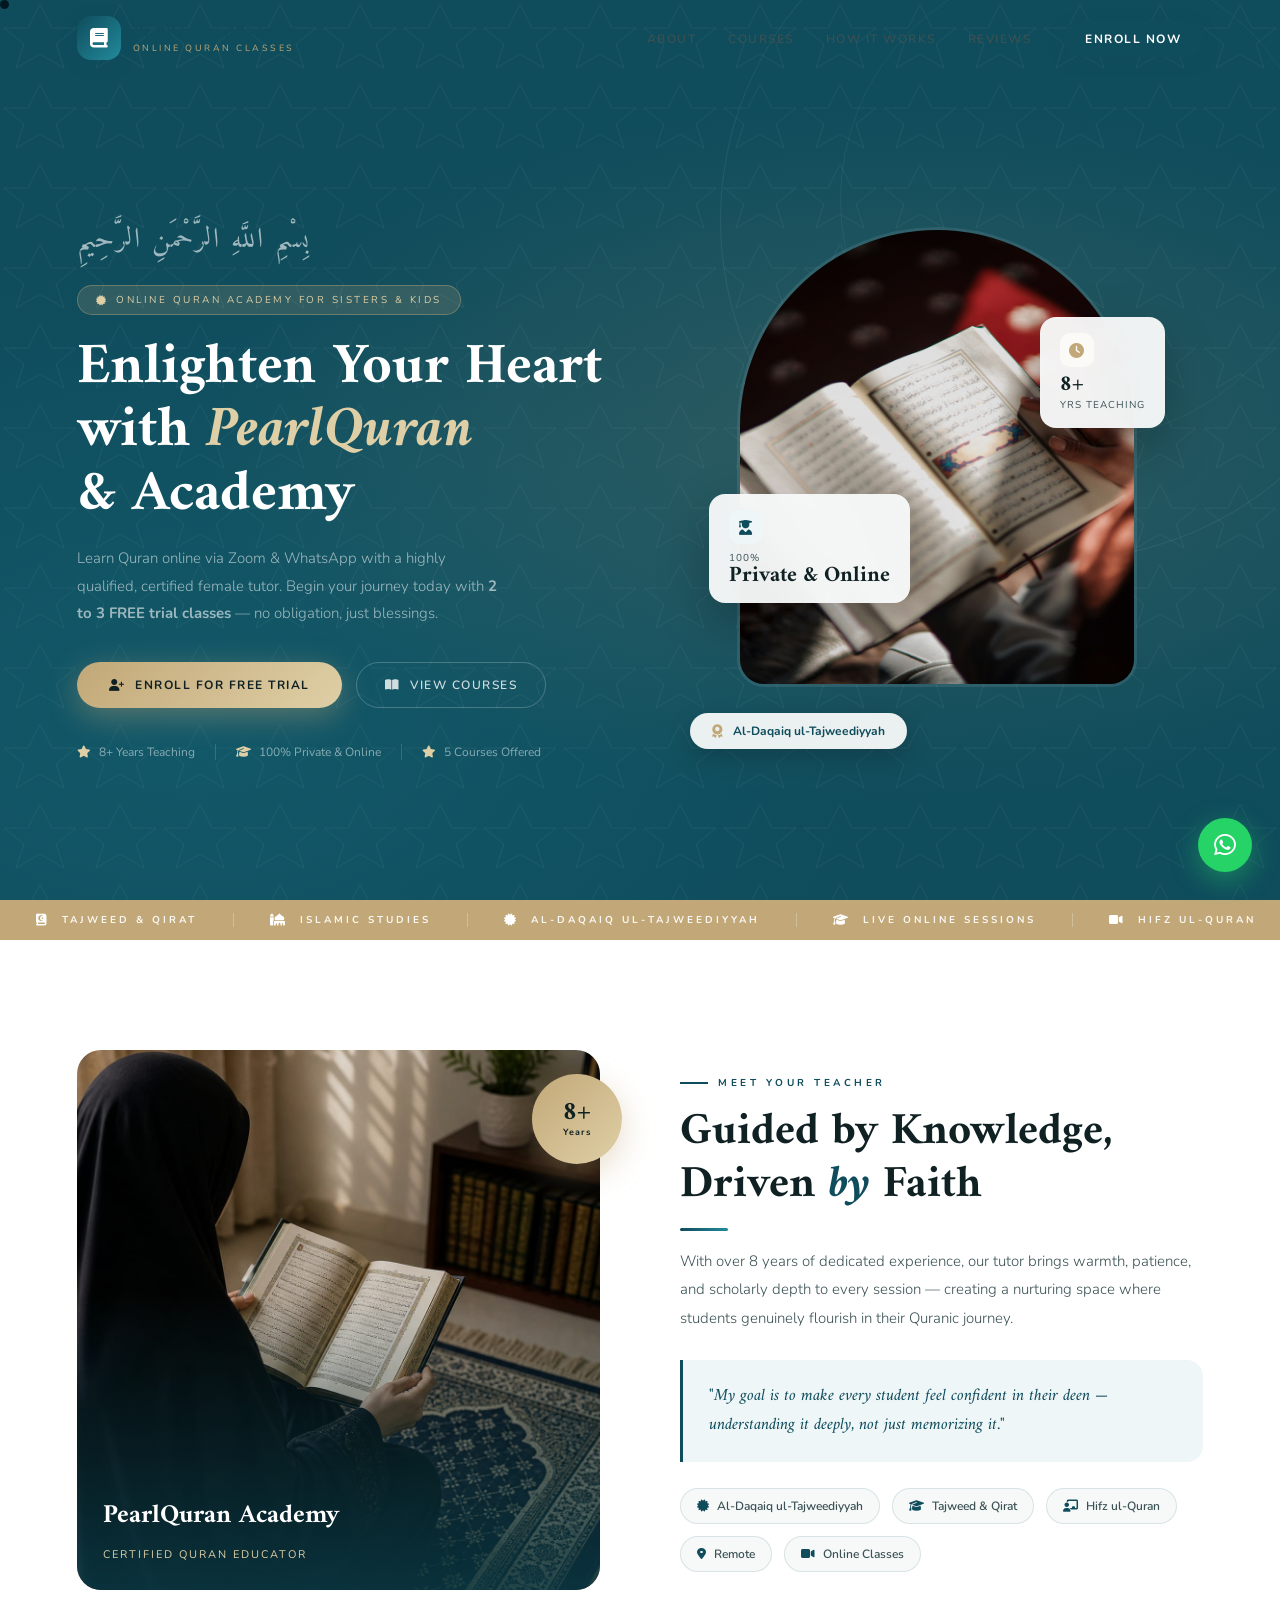
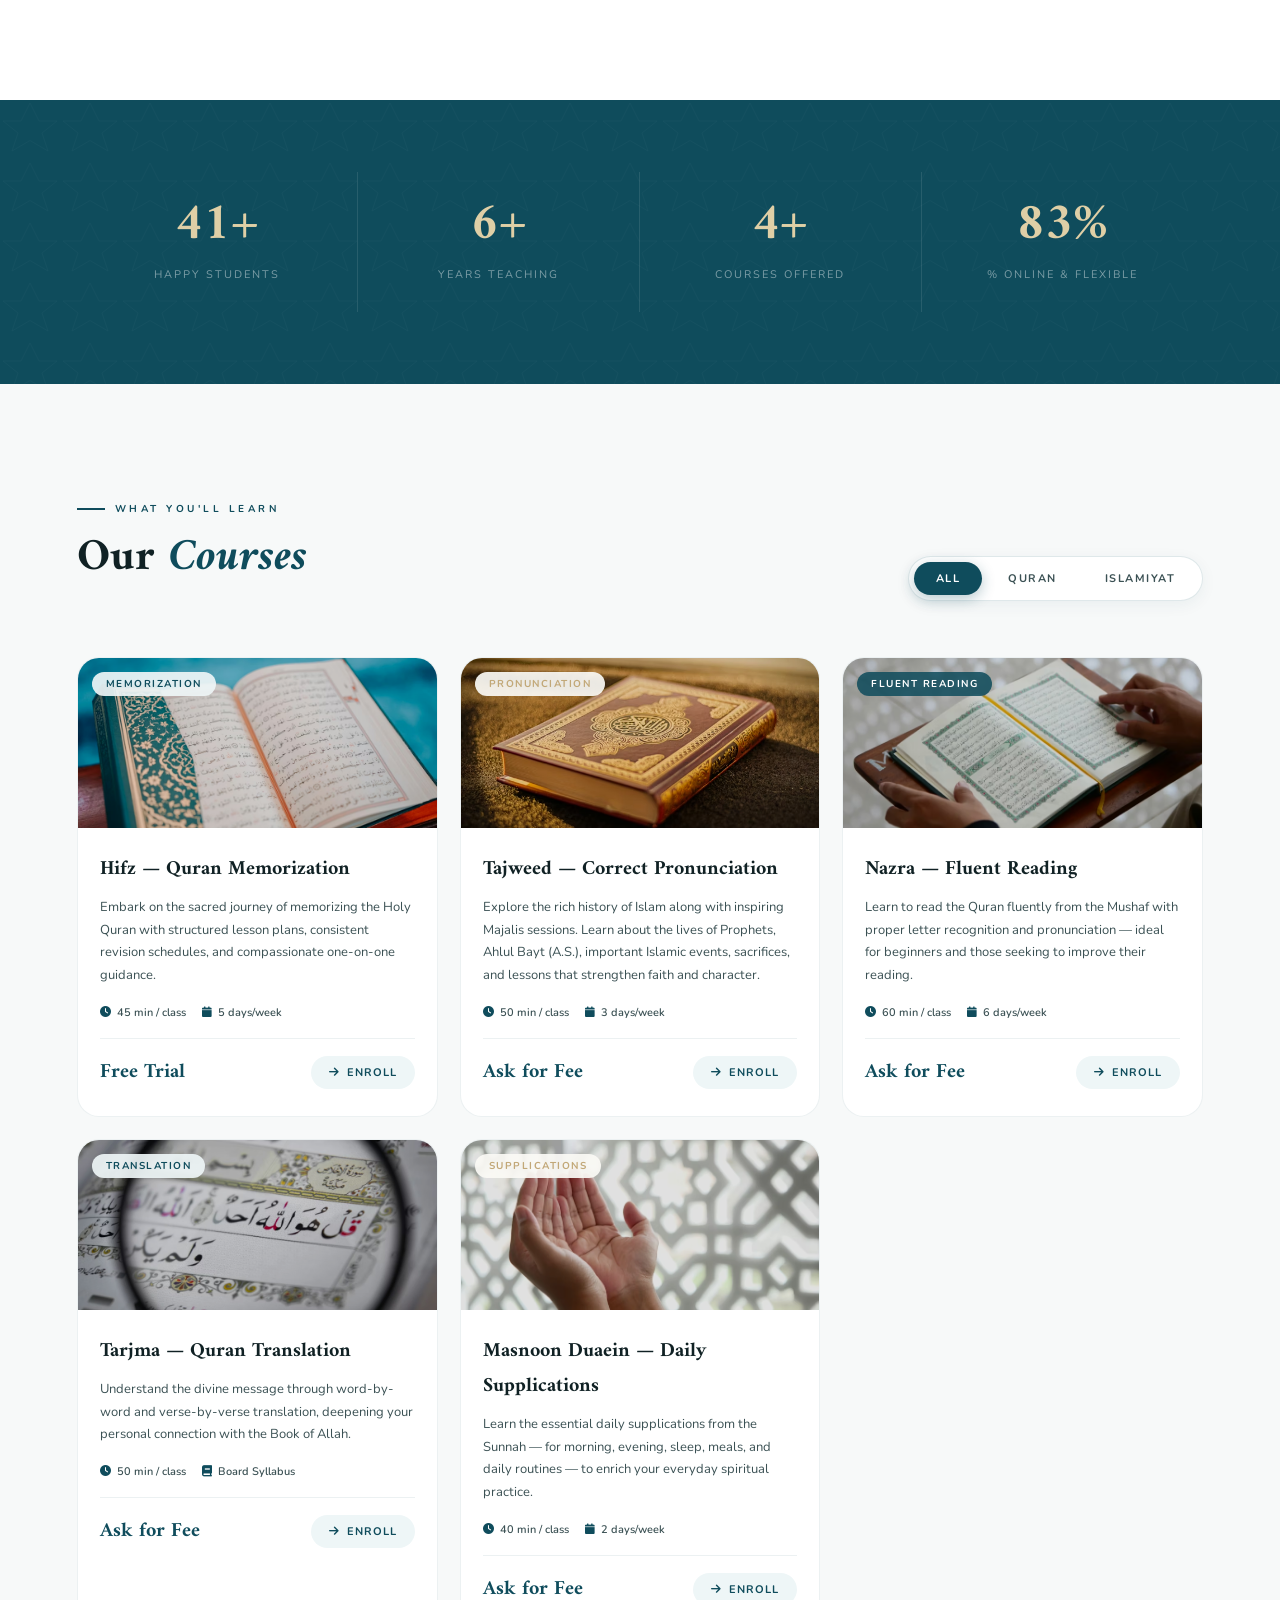
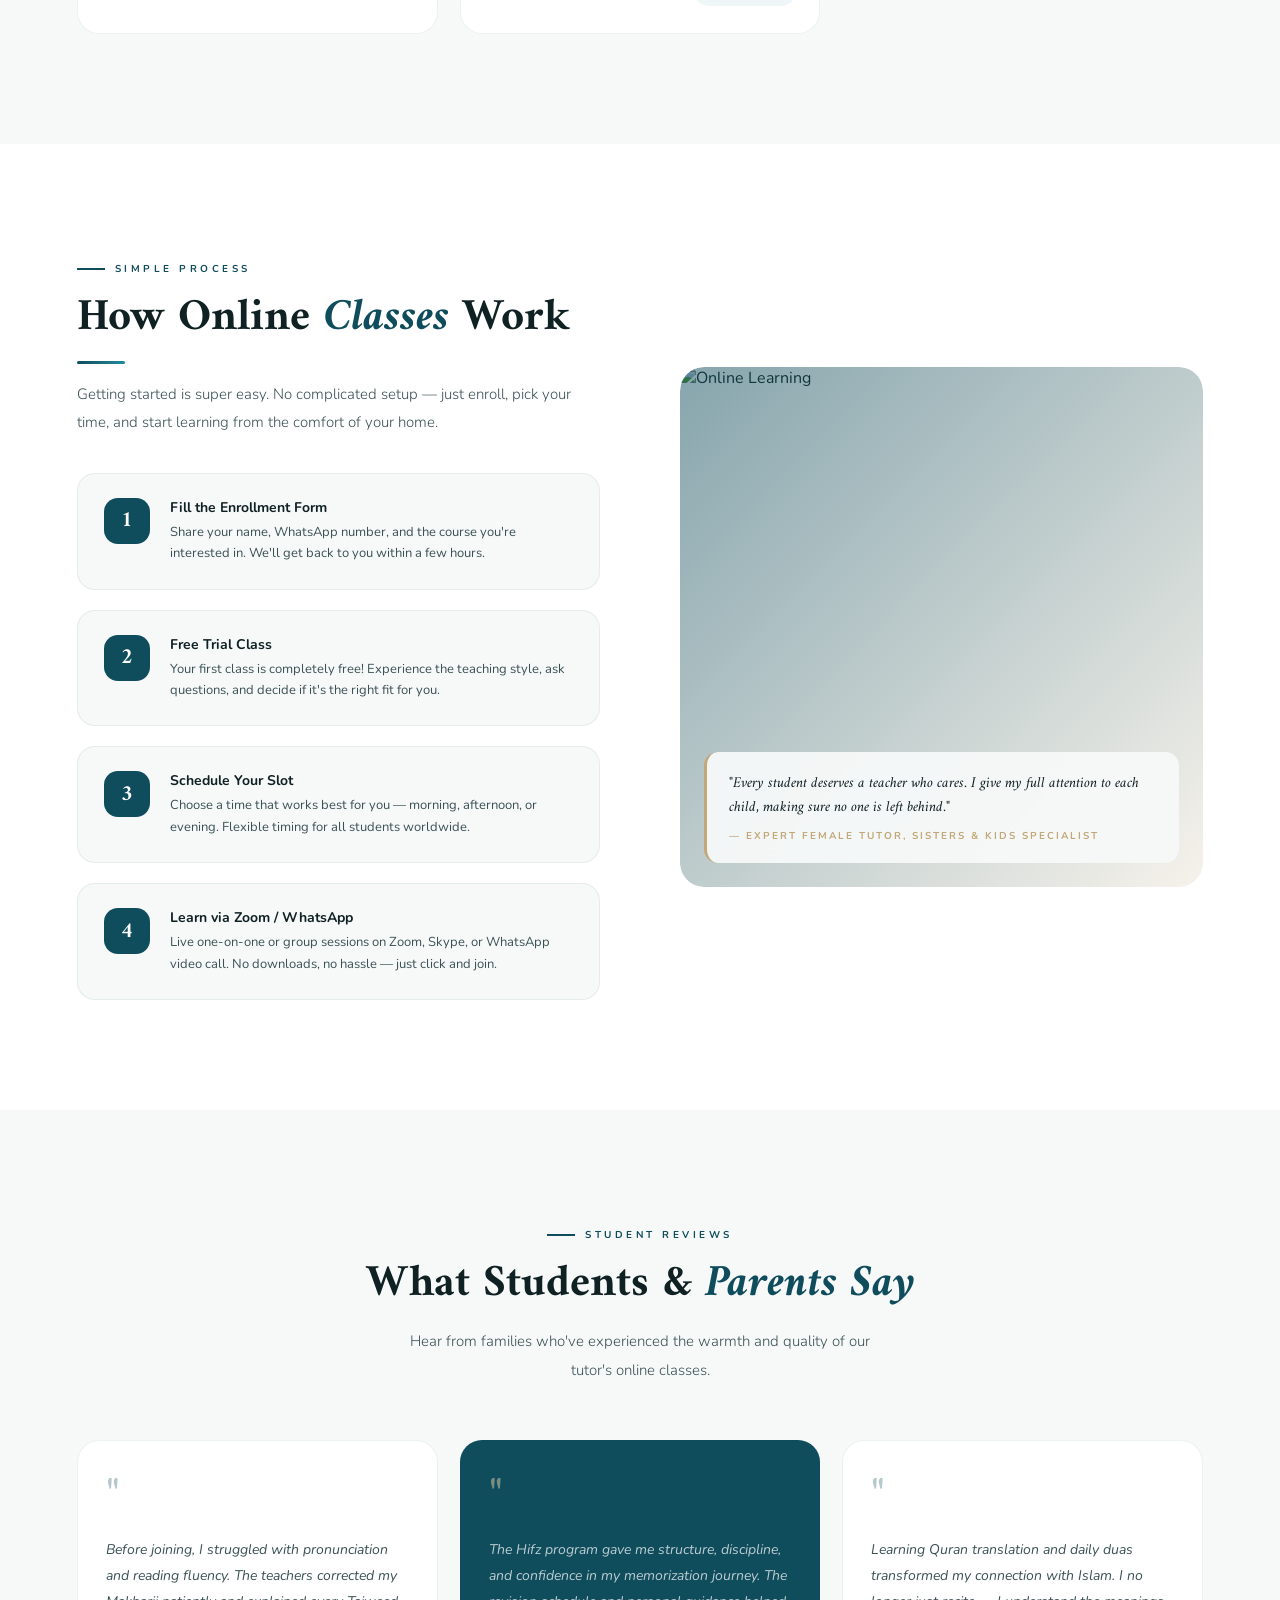
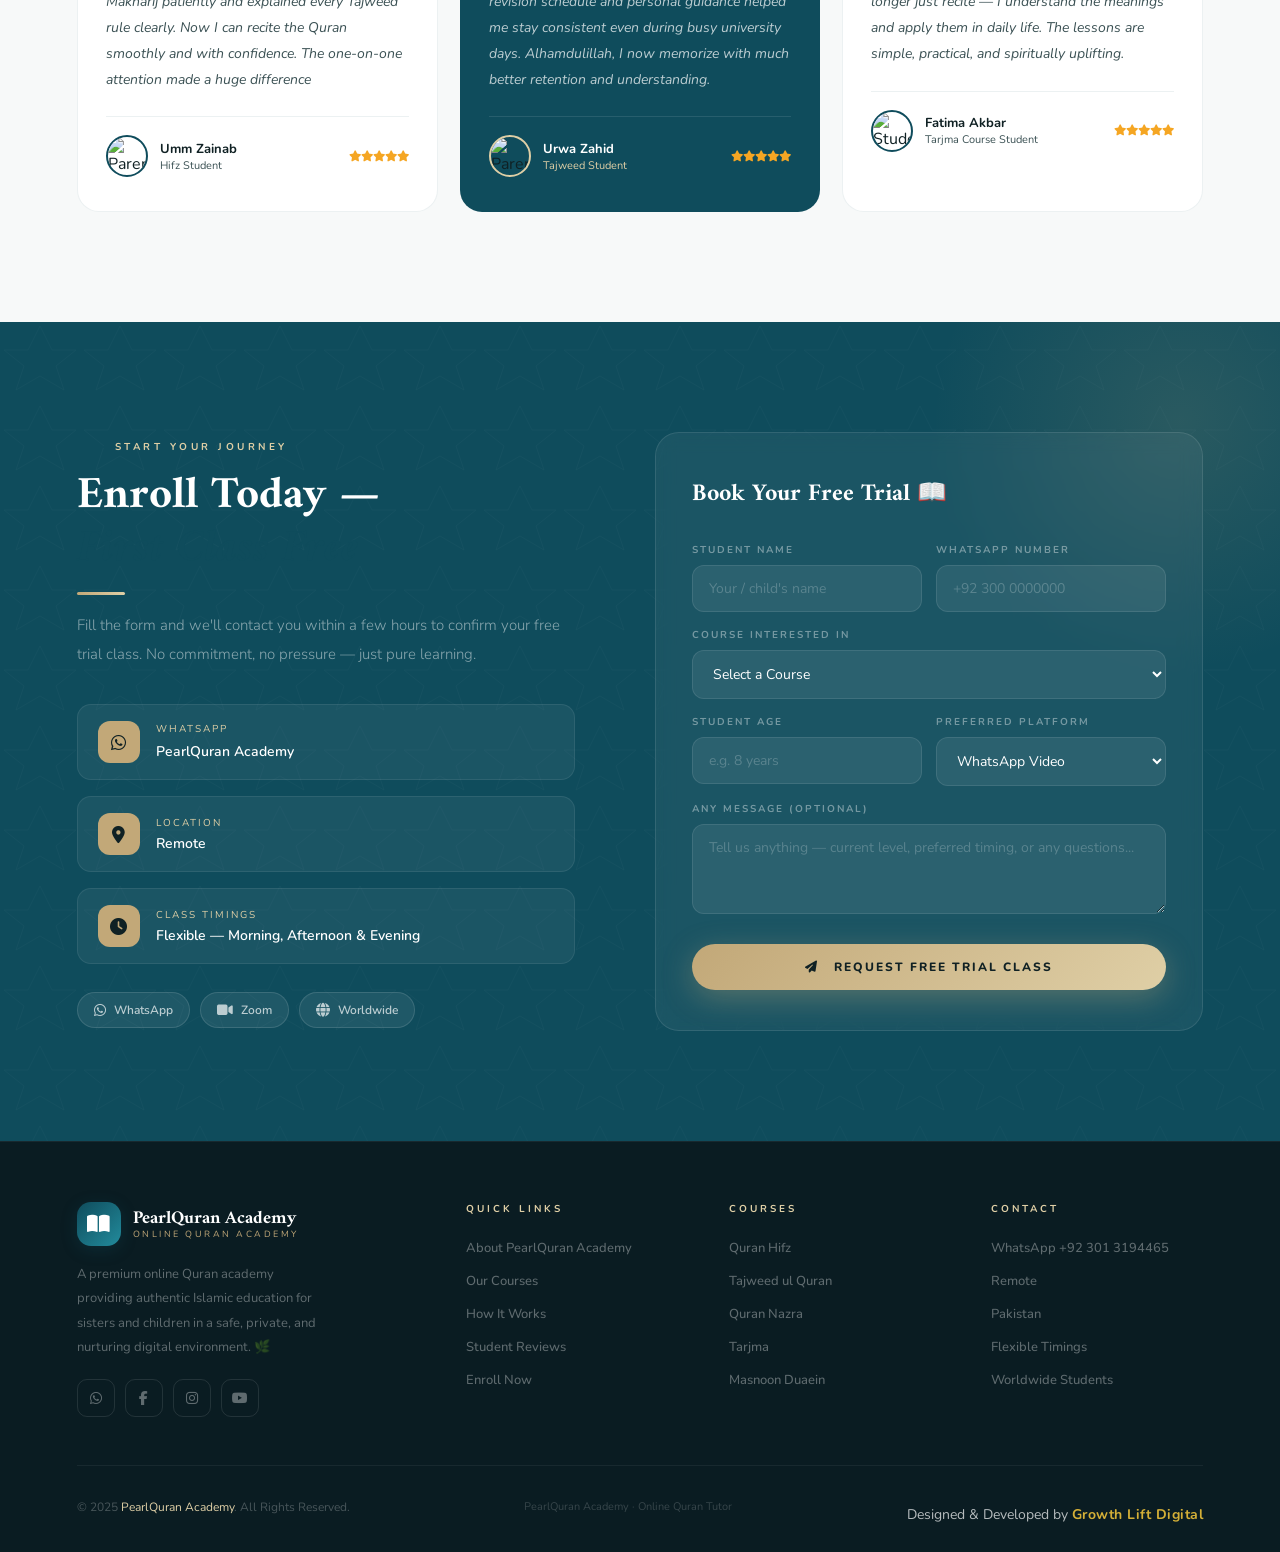
==== commit 0a1c131c: "Update footer text for PearlQuran Academy" ====
--- a/index.html
+++ b/index.html
@@ -866,7 +866,7 @@
           Rights Reserved.
         </p>
         <p style="font-size: 11px; color: rgba(255, 255, 255, 0.18)">
-          Wafaq ul Madaress Certified · Sargodha
+          PearlQuran Academy · Online Quran Tutor
         </p>
         <!-- GROWTH LIFT DIGITAL CREDIT -->
         <p
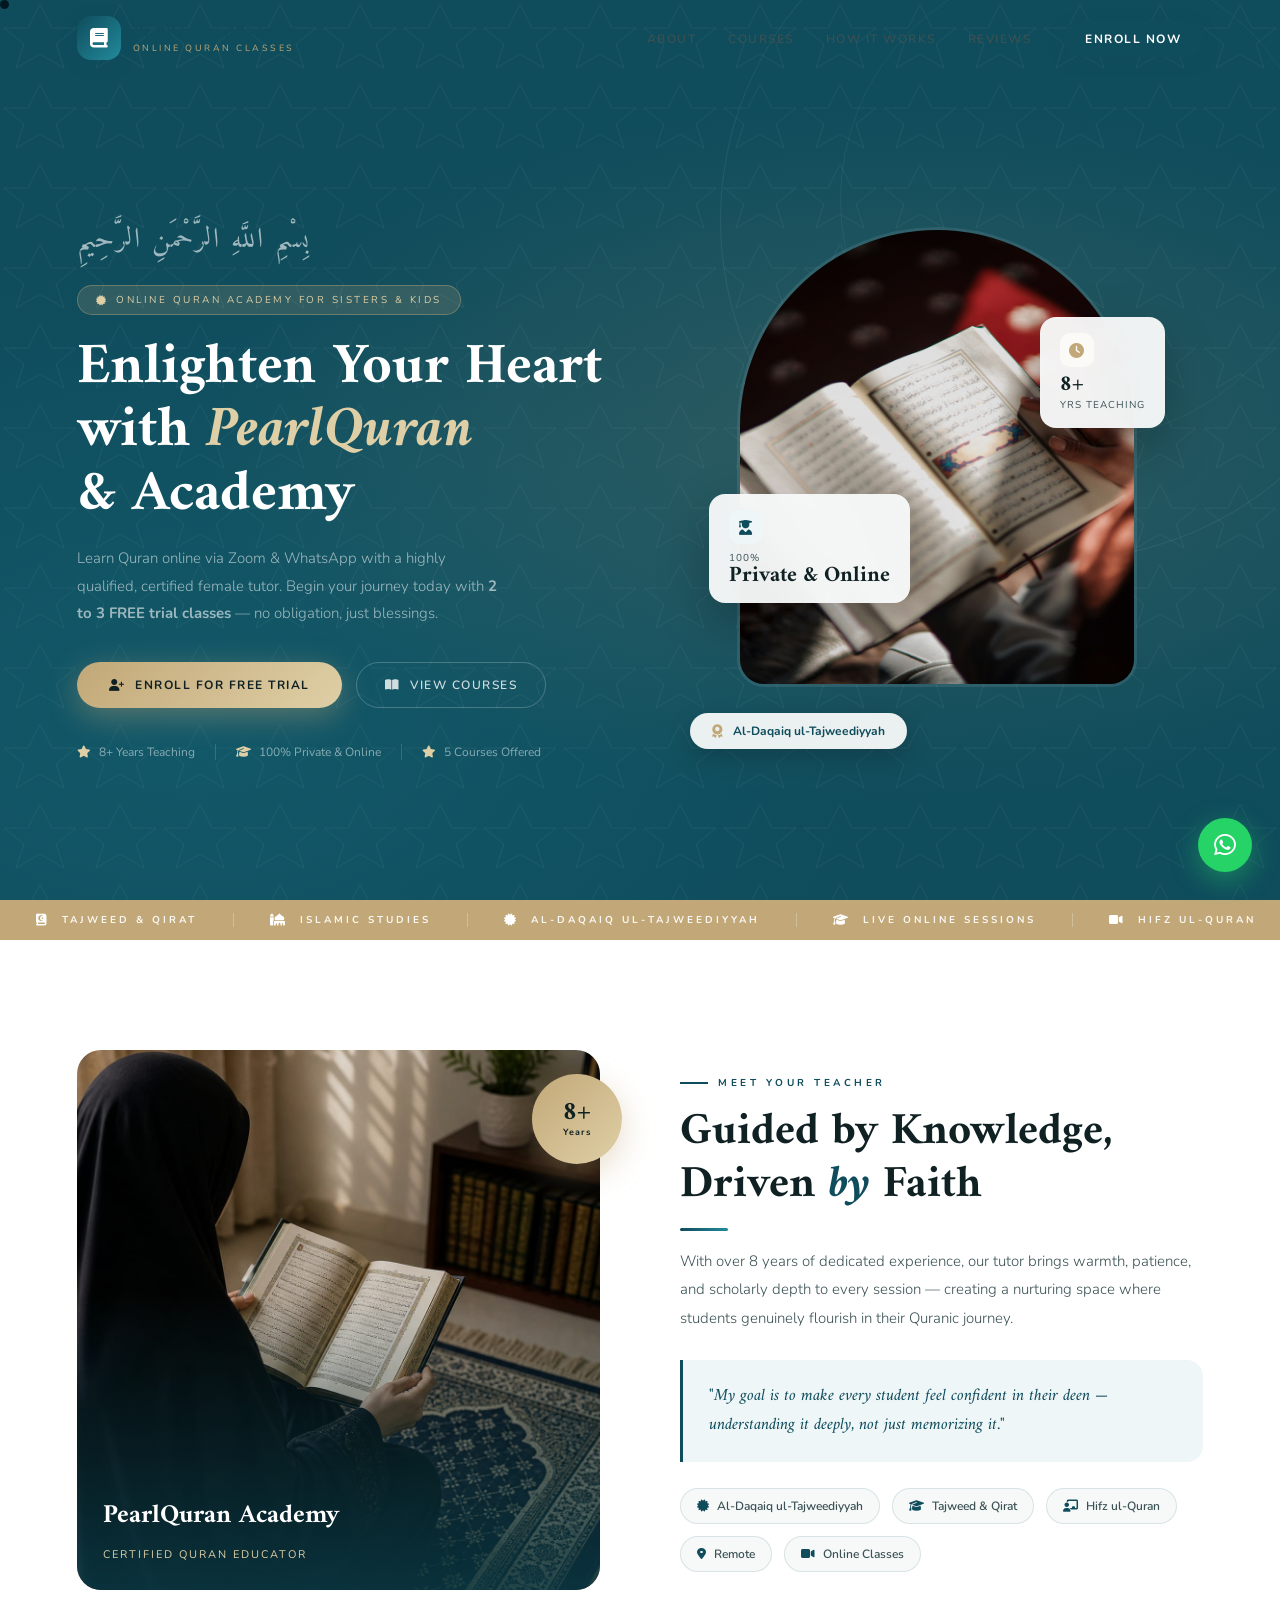
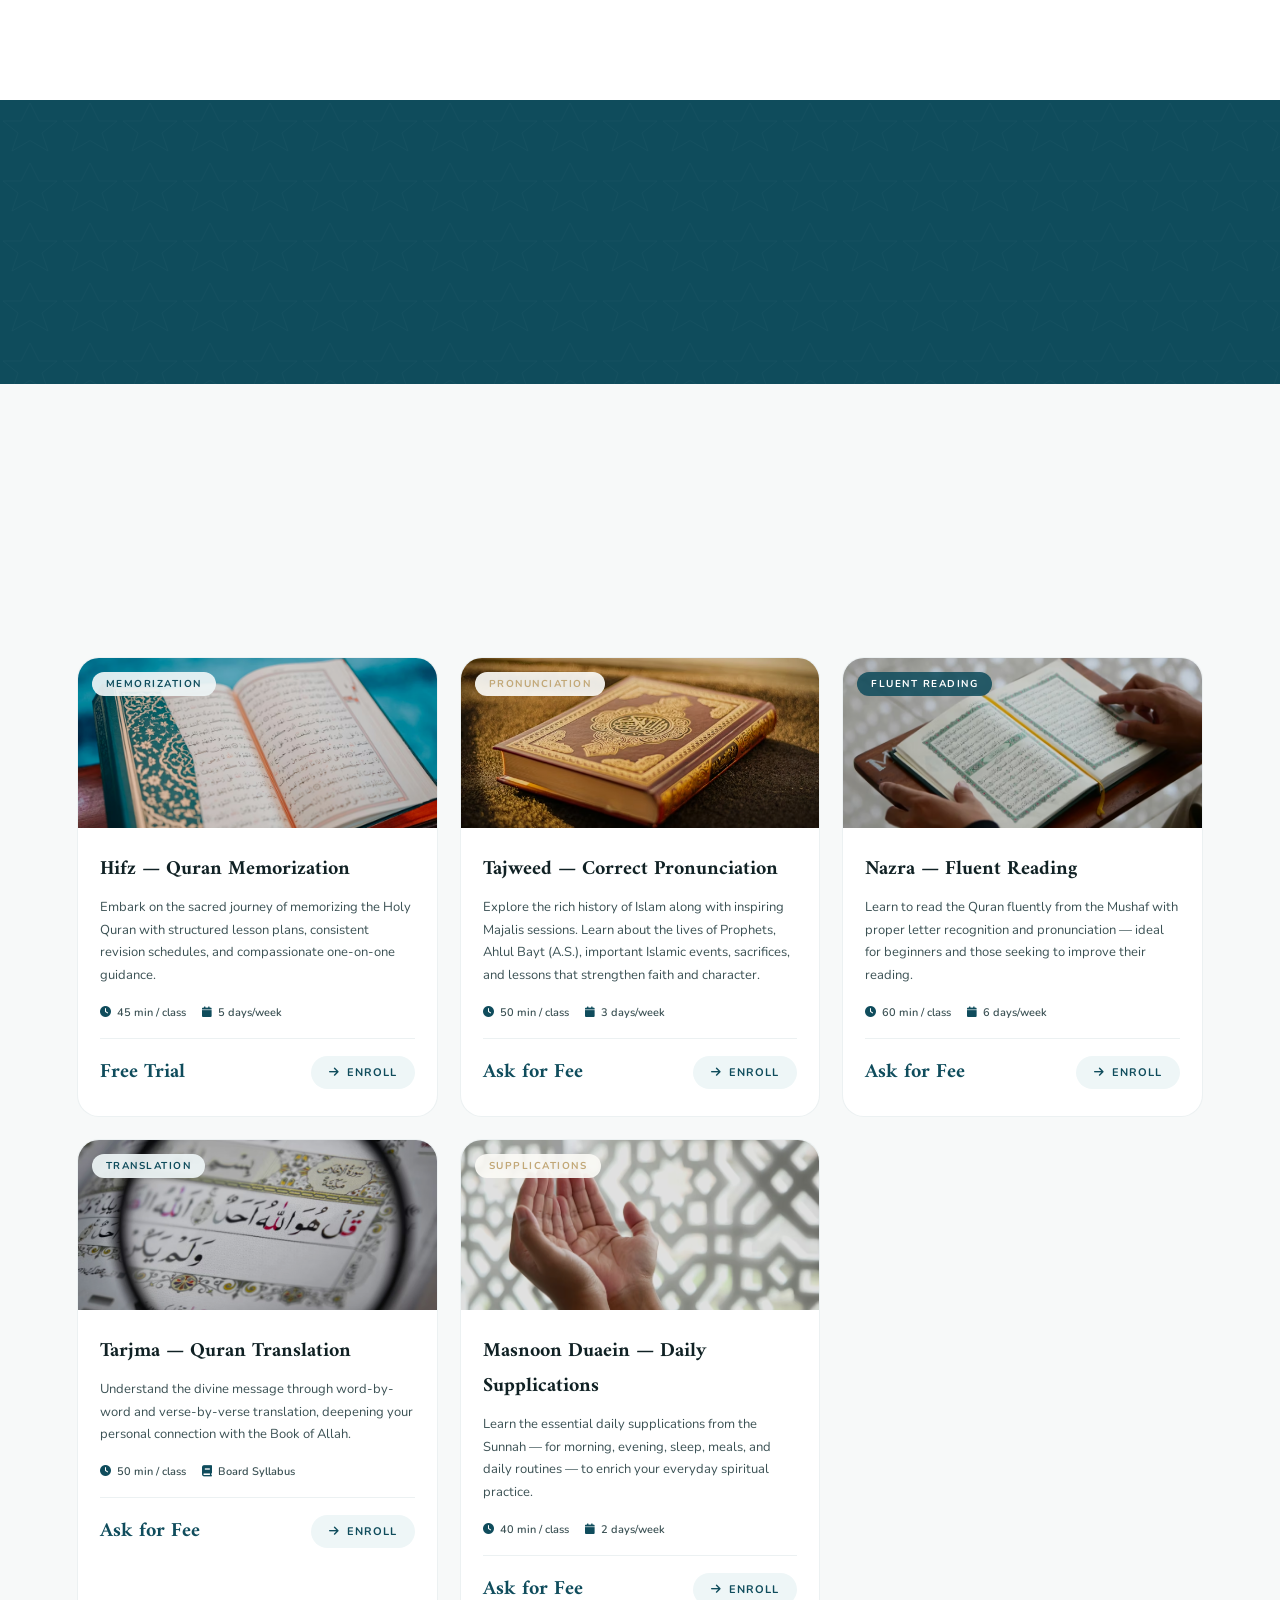
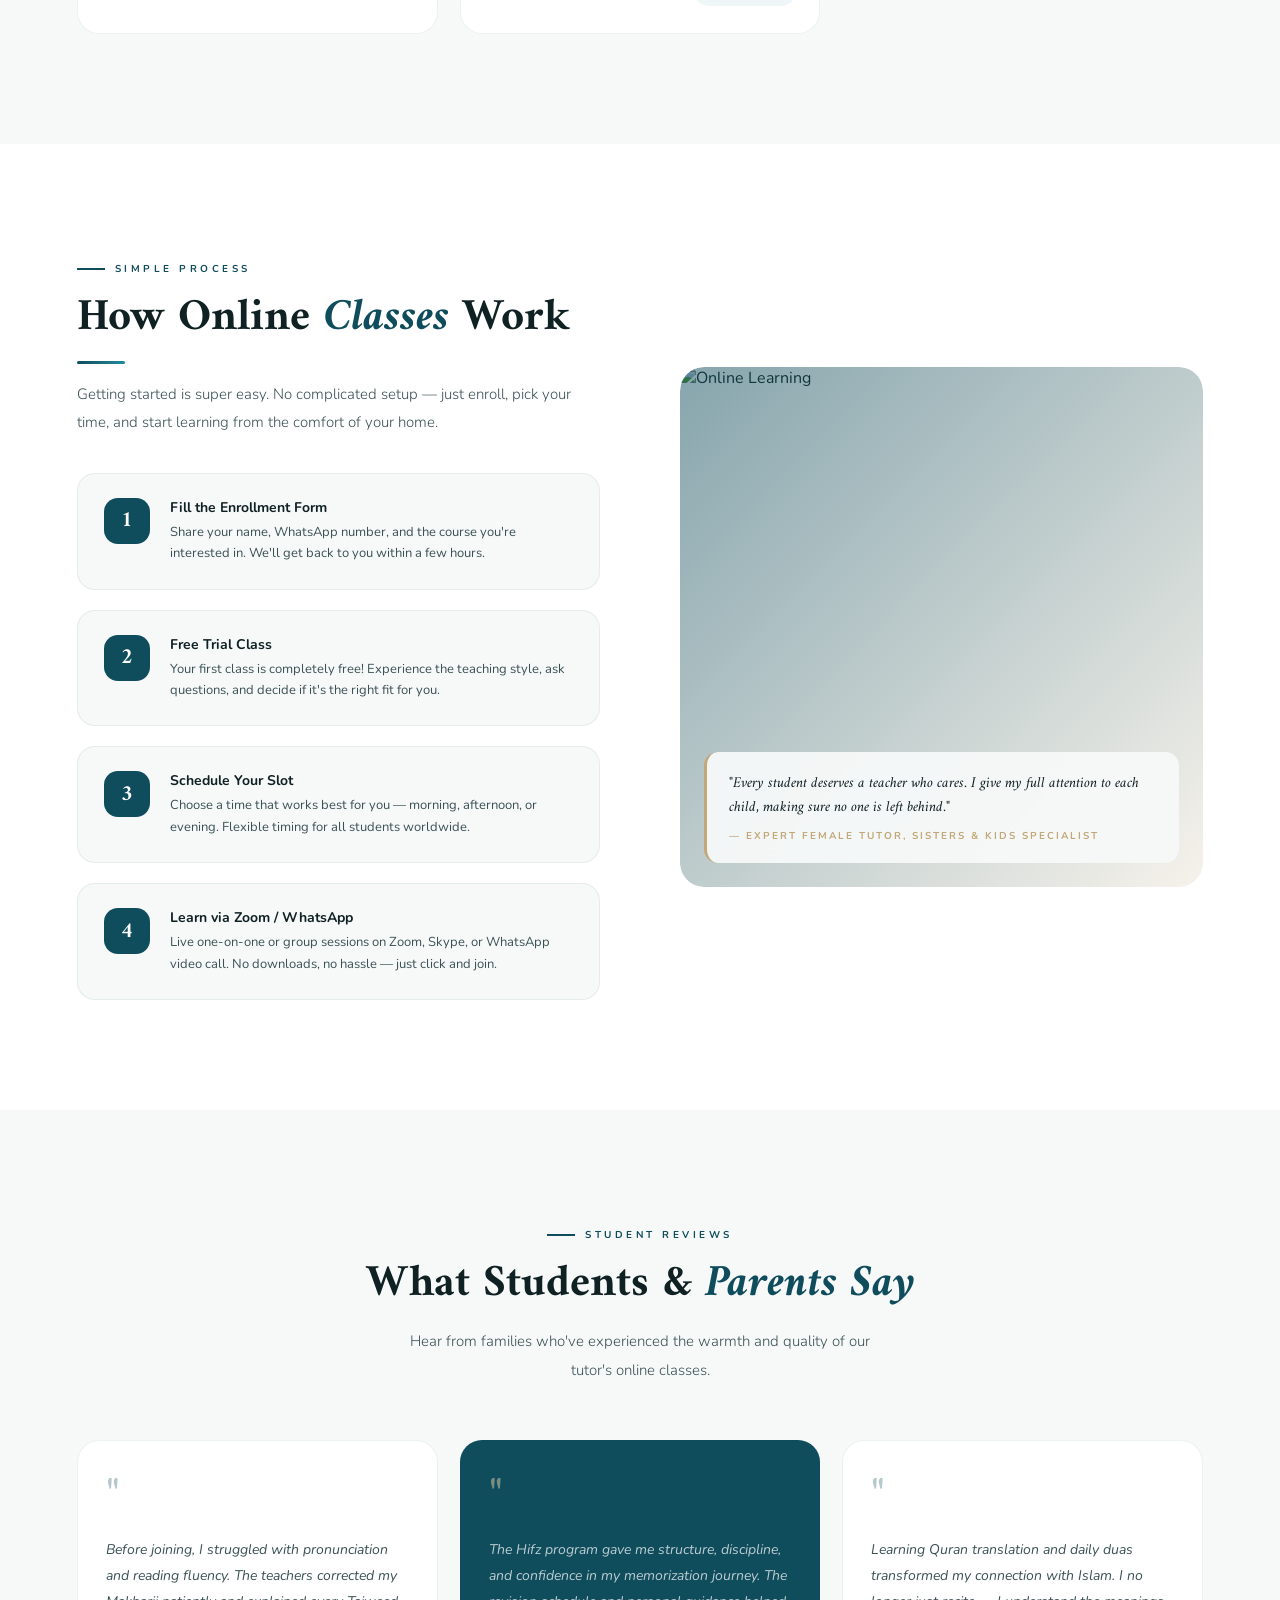
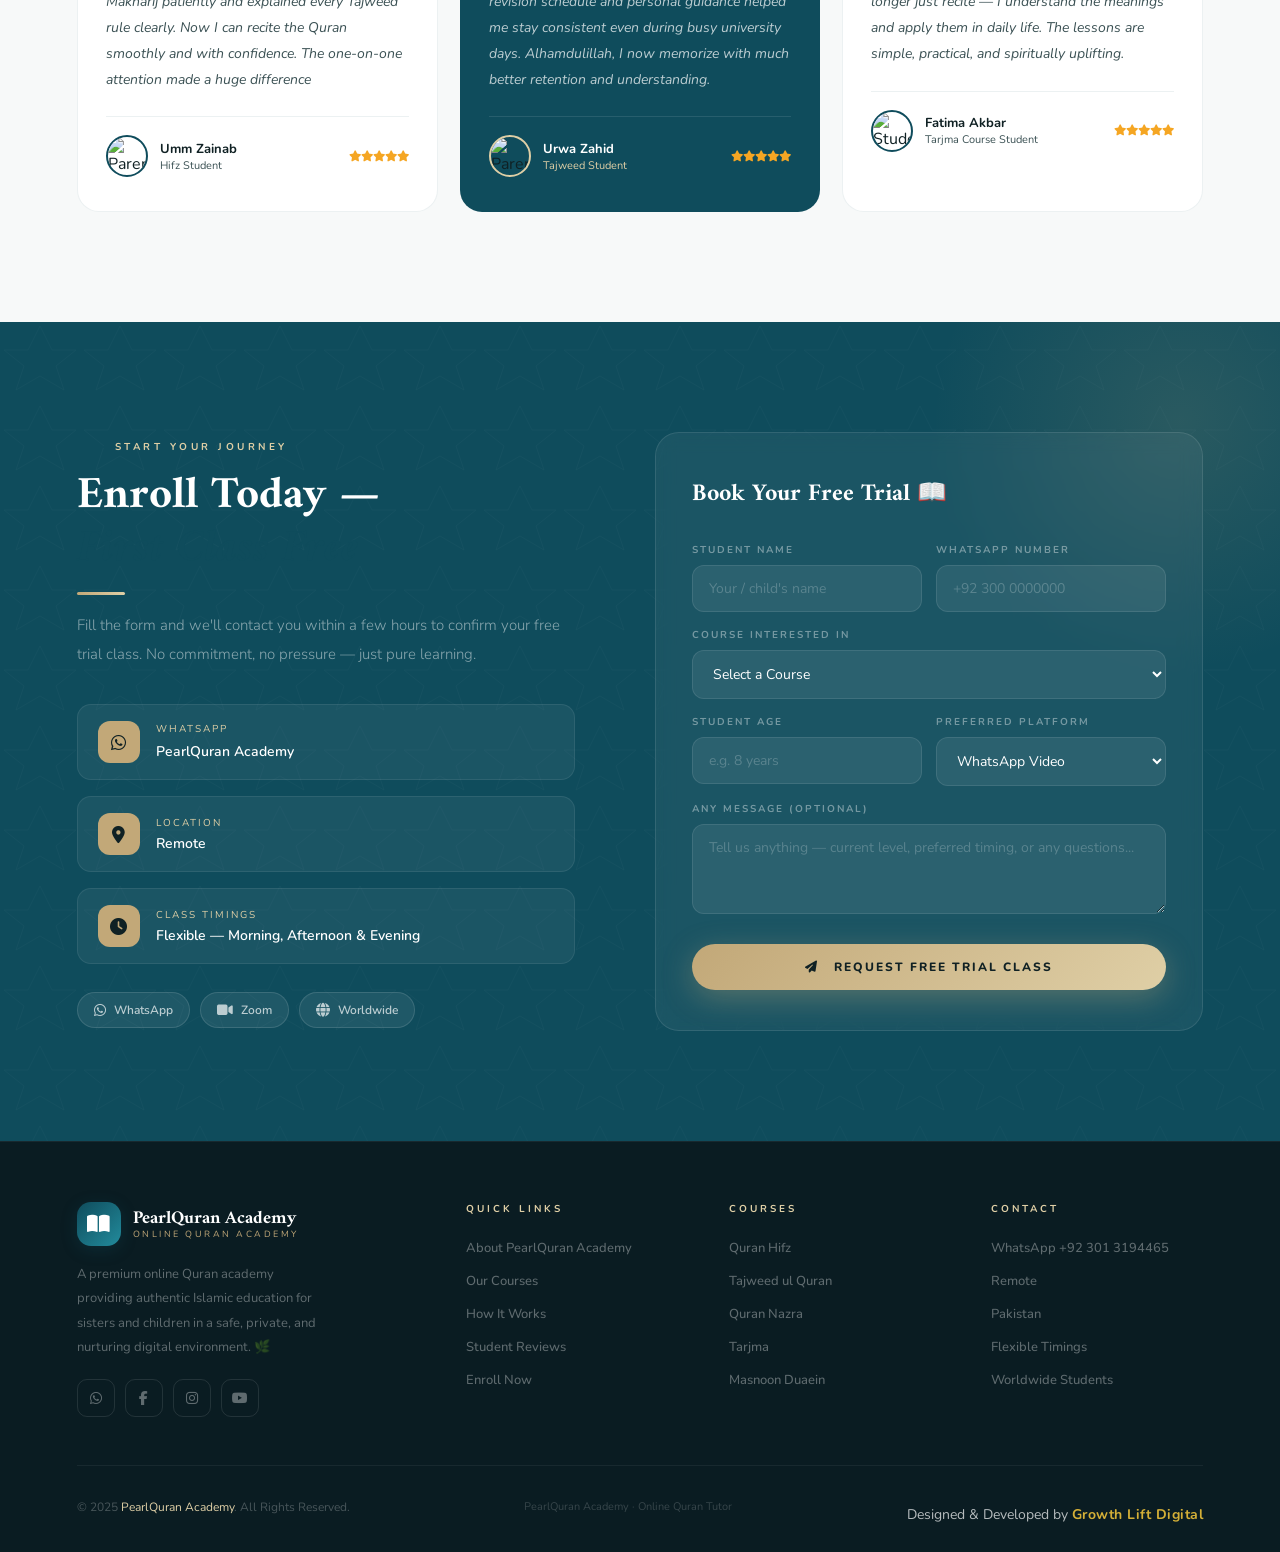
==== commit 299b880e: "Update keywords and add Googlebot meta tag" ====
--- a/index.html
+++ b/index.html
@@ -20,13 +20,14 @@
     />
     <meta
       name="keywords"
-      content="online quran academy, female quran tutor, quran classes for kids, hifz online, tajweed classes, nazra quran, quran for sisters, online quran Pakistan, PearlQuran Academy"
+      content="online quran academy, female quran tutor, quran classes for kids, pearlquean academy, tajweed classes, nazra quran, quran for sisters, online quran Pakistan, PearlQuran Academy"
     />
     <meta name="author" content="PearlQuran Academy" />
     <meta name="robots" content="index, follow" />
     <meta name="theme-color" content="#0F2340" />
     <link rel="canonical" href="https://pearlquran-academy.vercel.app//" />
-
+      <meta name="robots" content="index, follow" />
+<meta name="googlebot" content="index, follow" />
     <!-- ═══ OPEN GRAPH (Facebook/WhatsApp/LinkedIn) ═══ -->
     <meta property="og:type" content="website" />
     <meta property="og:url" content="https://pearlquran-academy.vercel.app/" />
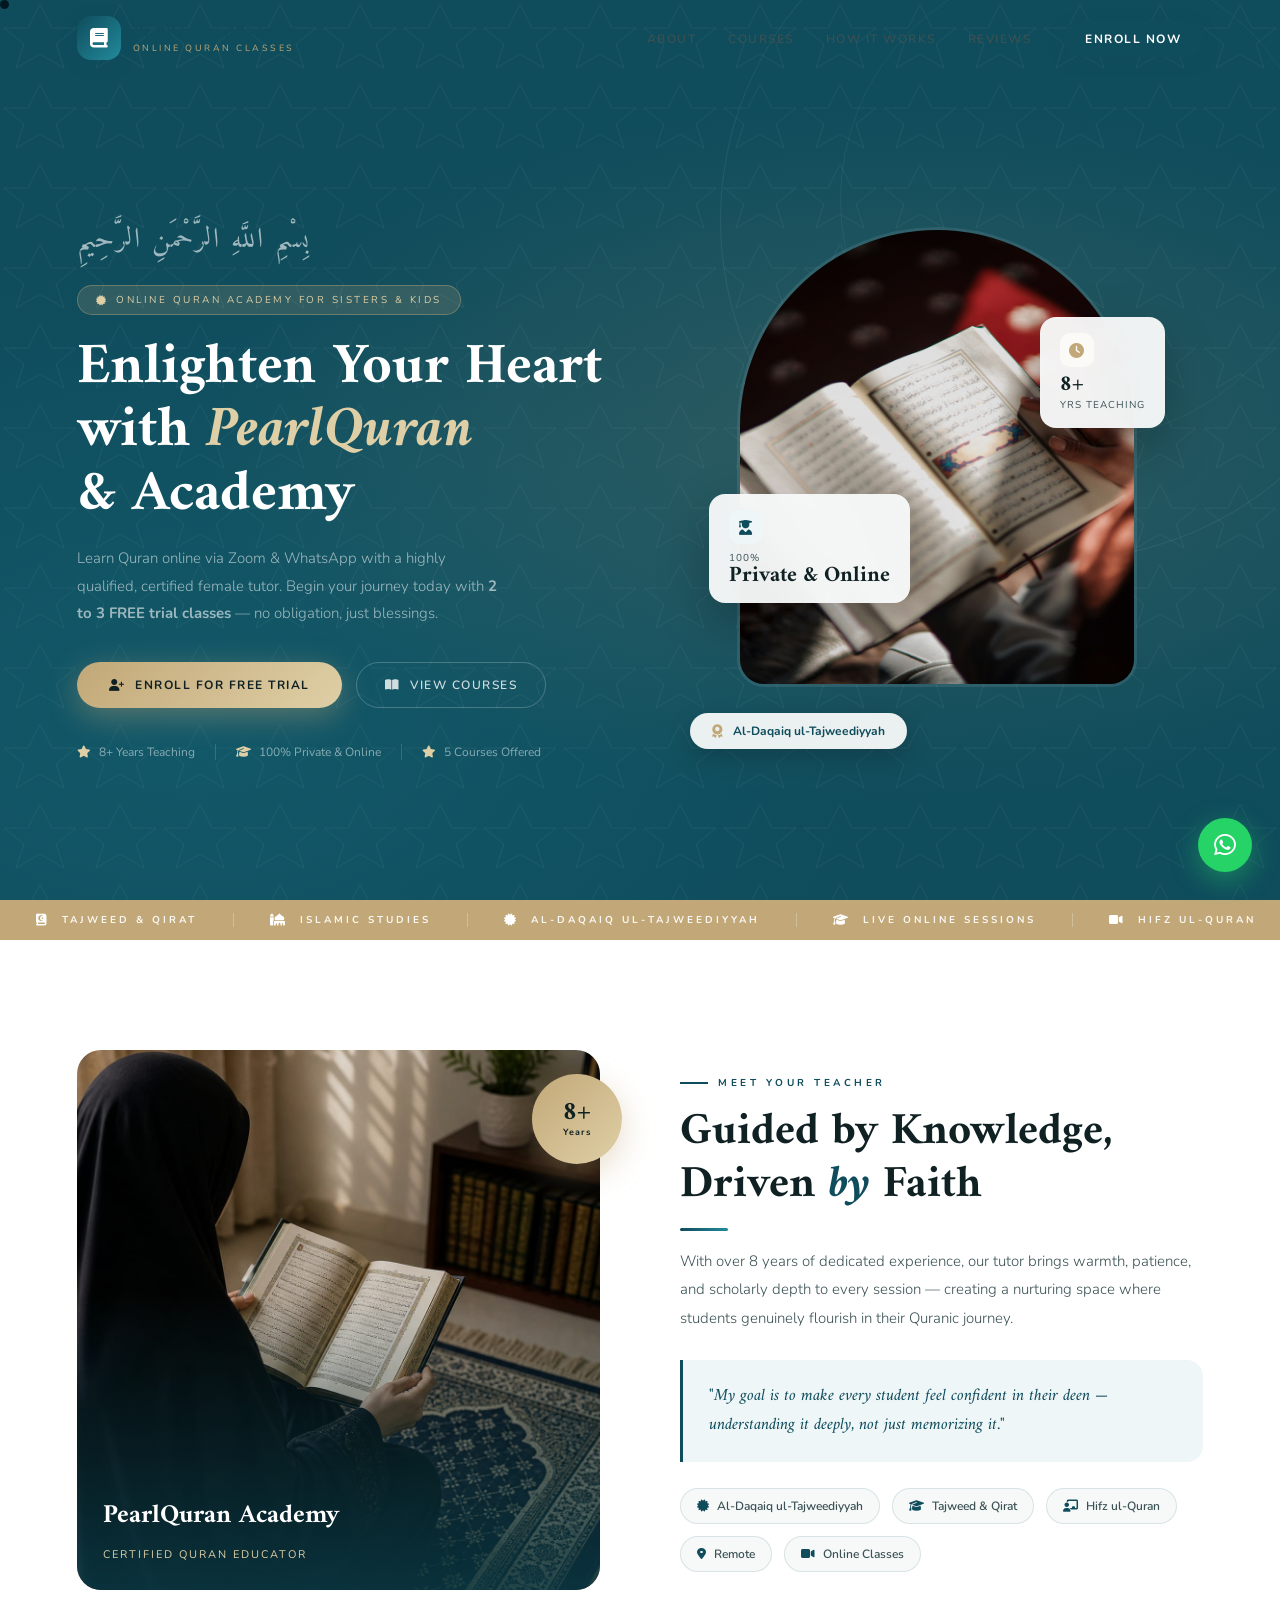
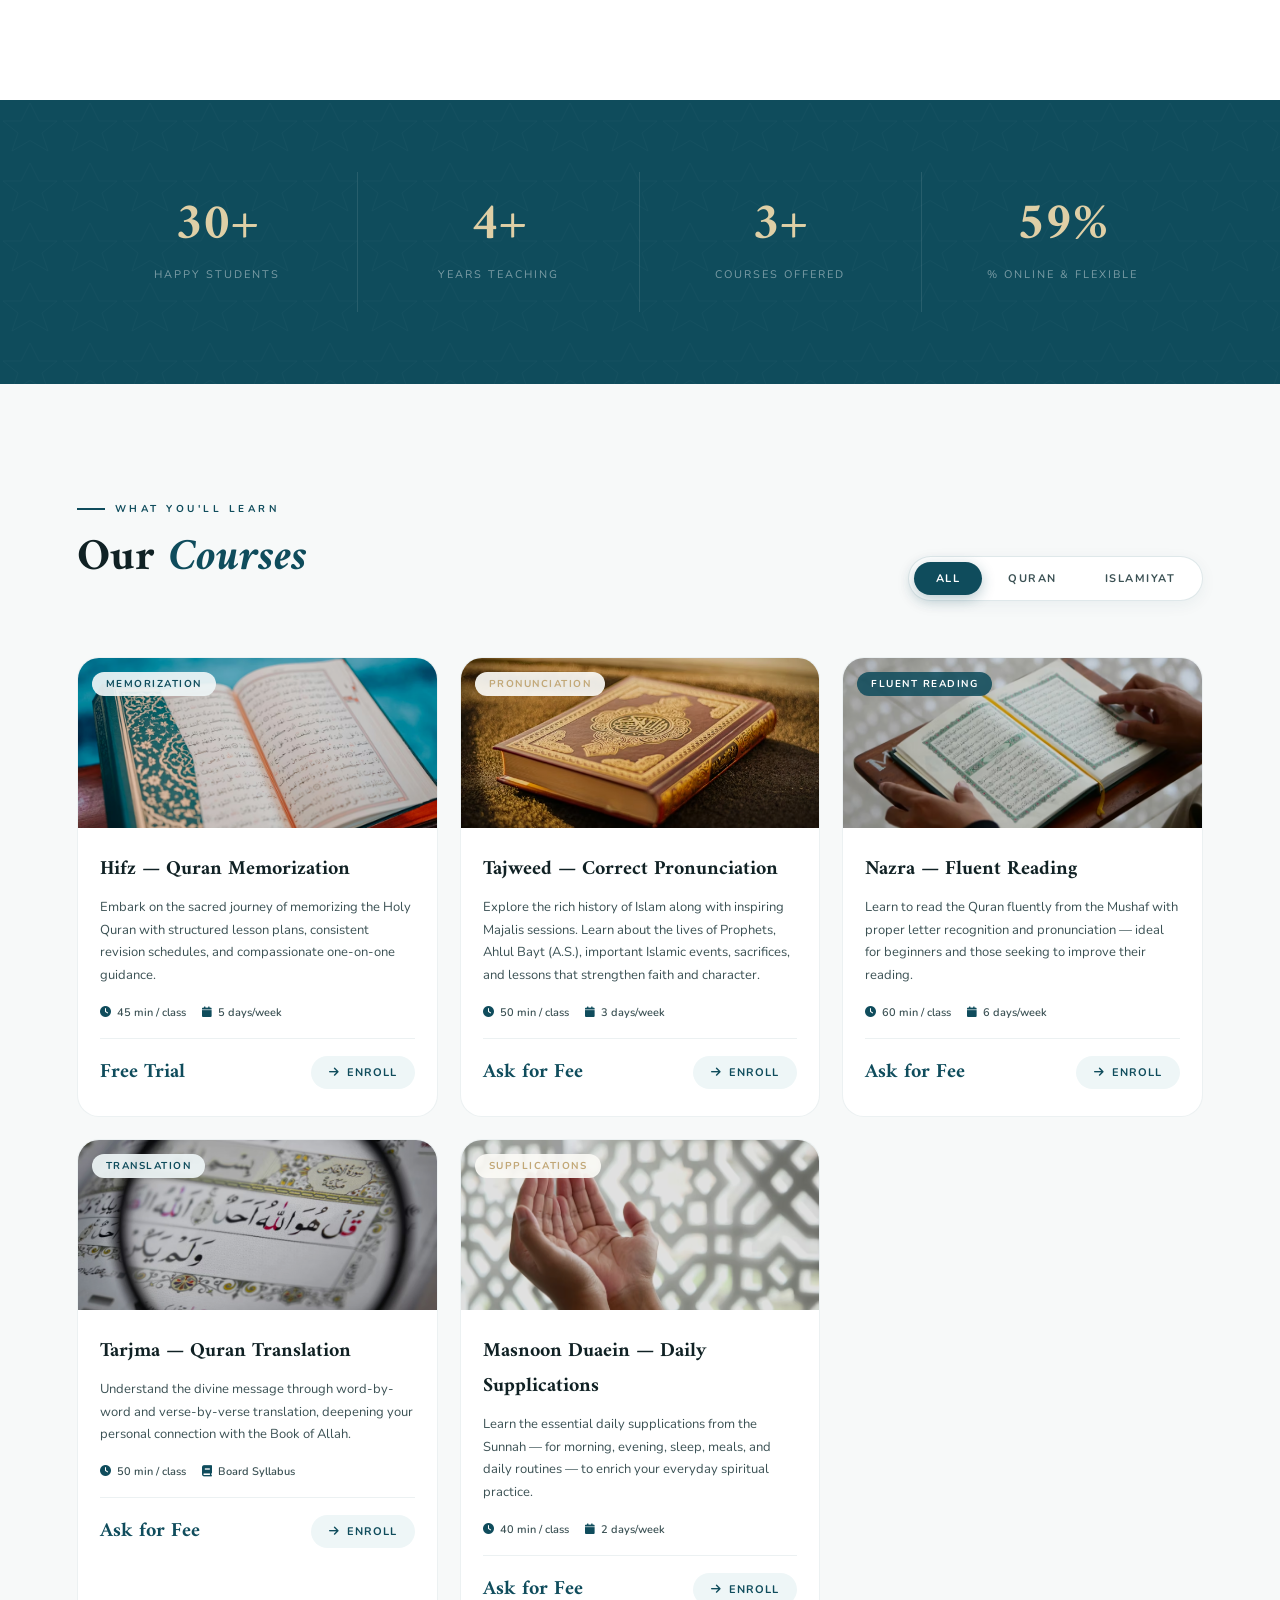
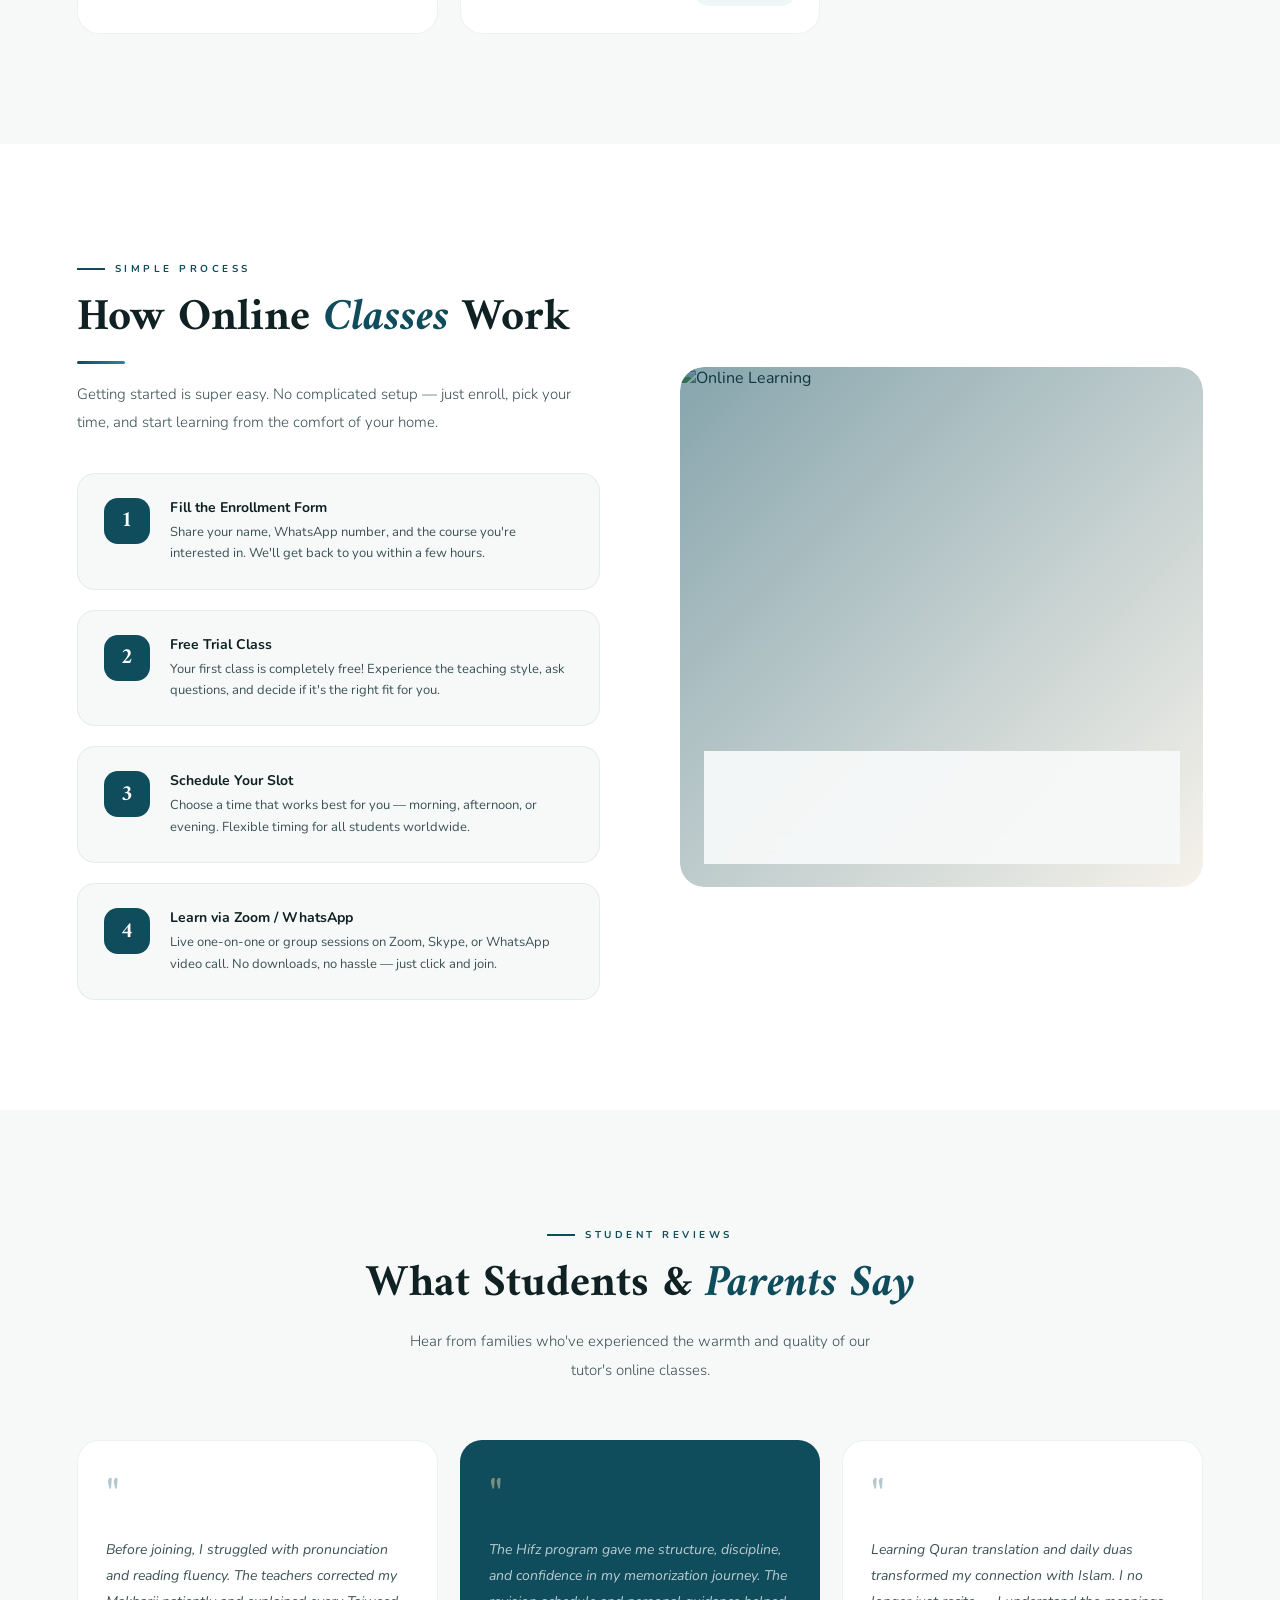
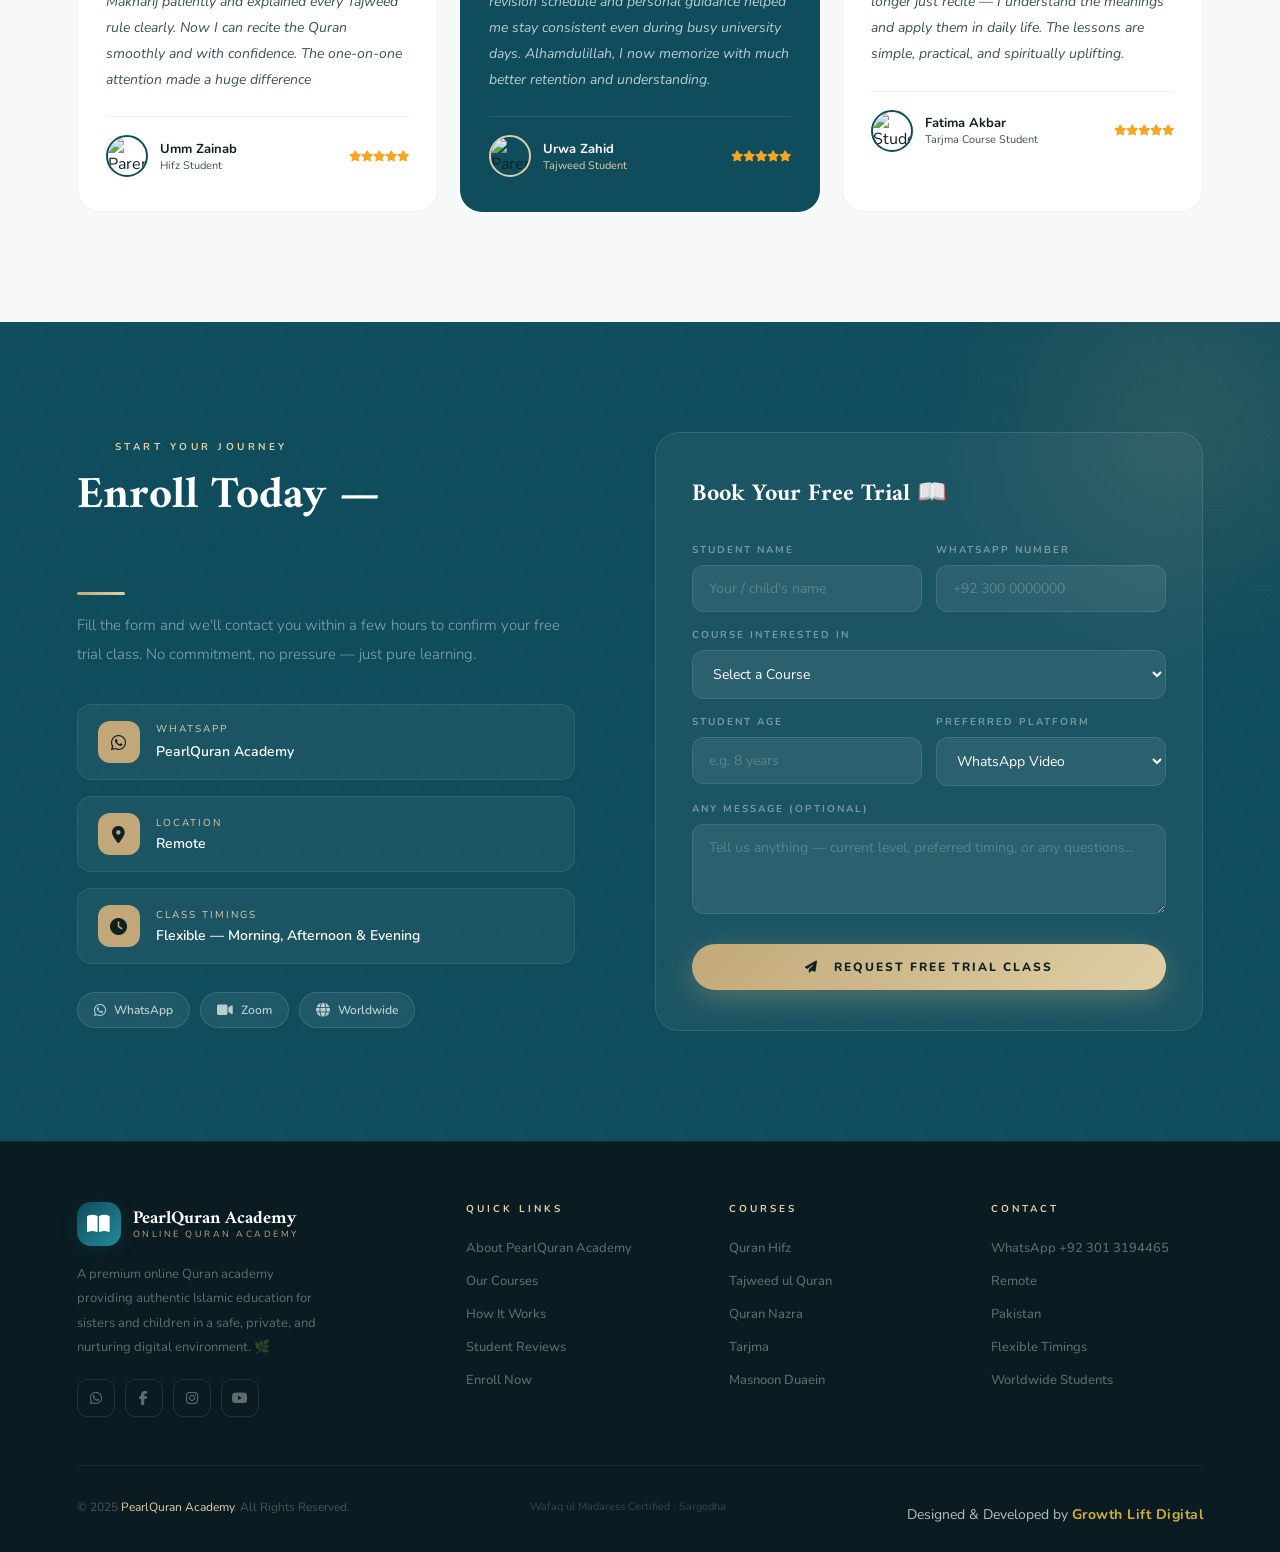
==== commit 7b775d81: "SEO" ====
--- a/index.html
+++ b/index.html
@@ -1,73 +1,45 @@
 <!DOCTYPE html>
 <html lang="en" dir="ltr">
-  <head>
+<head>
     <meta charset="UTF-8" />
-    <meta
-      name="viewport"
-      content="width=device-width, initial-scale=1.0, maximum-scale=5.0"
-    />
+    <meta name="viewport" content="width=device-width, initial-scale=1.0" />
     <meta http-equiv="X-UA-Compatible" content="IE=edge" />
 
-    <!-- Primary Meta Tags -->
-    <title>
-      PearlQuran Academy - Online Quran Classes for Sisters & Kids | Certified
-      Female Tutor
-    </title>
     <!-- ═══ PRIMARY SEO ═══ -->
-    <meta
-      name="description"
-      content="PearlQuran Academy offers premium online Quran classes via Zoom & WhatsApp with a certified female tutor. Courses in Hifz, Tajweed, Nazra, Tarjma & Masnoon Duaein. Start with 2-3 FREE trial classes today."
-    />
-    <meta
-      name="keywords"
-      content="online quran academy, female quran tutor, quran classes for kids, pearlquean academy, tajweed classes, nazra quran, quran for sisters, online quran Pakistan, PearlQuran Academy"
-    />
+    <title>PearlQuran Academy - Online Quran Classes for Sisters & Kids</title>
+    <meta name="description" content="PearlQuran Academy offers premium online Quran classes via Zoom & WhatsApp with a certified female tutor. Courses in Hifz, Tajweed, Nazra, Tarjma & Masnoon Duaein. Start with FREE trial classes." />
+    <meta name="keywords" content="online quran academy, female quran tutor, quran classes for kids, hifz online, tajweed classes, nazra quran, quran for sisters, online quran Pakistan, PearlQuran Academy" />
     <meta name="author" content="PearlQuran Academy" />
     <meta name="robots" content="index, follow" />
     <meta name="theme-color" content="#0F2340" />
-    <link rel="canonical" href="https://pearlquran-academy.vercel.app//" />
-      <meta name="robots" content="index, follow" />
-<meta name="googlebot" content="index, follow" />
+    
+    <!-- FIX: Removed the double slash at the end of the URL -->
+    <link rel="canonical" href="https://pearlquran-academy.vercel.app/" />
+
     <!-- ═══ OPEN GRAPH (Facebook/WhatsApp/LinkedIn) ═══ -->
     <meta property="og:type" content="website" />
     <meta property="og:url" content="https://pearlquran-academy.vercel.app/" />
-    <meta
-      property="og:title"
-      content="PearlQuran Academy - Online Quran Classes for Sisters & Kids"
-    />
-    <meta
-      property="og:description"
-      content="Learn Quran online with a certified female tutor. Hifz, Tajweed, Nazra & more. Begin with 2-3 FREE trial classes. Safe, private & professional."
-    />
-    <meta name="google-site-verification" content="dC_0Rq110LMpvtJkFKKJlDi4EKgIJfM4uhNOBmWGhjw" />
-    <meta
-      property="og:image"
-      content="https://pearlquran-academy.vercel.app/pearlquran-academy_hero.jpeg"
-    />
+    <meta property="og:title" content="PearlQuran Academy - Online Quran Classes for Sisters & Kids" />
+    <meta property="og:description" content="Learn Quran online with a certified female tutor. Hifz, Tajweed, Nazra & more. Begin with 2-3 FREE trial classes. Safe, private & professional." />
+    <meta property="og:image" content="https://pearlquran-academy.vercel.app/pearlquran-academy_hero.jpeg" />
     <meta property="og:site_name" content="PearlQuran Academy" />
     <meta property="og:locale" content="en_US" />
 
+    <!-- ═══ GOOGLE SEARCH CONSOLE VERIFICATION ═══ -->
+    <meta name="google-site-verification" content="dC_0Rq110LMpvtJkFKKJlDi4EKgIJfM4uhNOBmWGhjw" />
+
     <!-- ═══ TWITTER CARD ═══ -->
     <meta name="twitter:card" content="summary_large_image" />
-    <meta
-      name="twitter:title"
-      content="PearlQuran Academy - Online Quran Classes"
-    />
-    <meta
-      name="twitter:description"
-      content="Certified female Quran tutor. Hifz, Tajweed, Nazra & more. Start with FREE trial classes."
-    />
-    <meta
-      name="twitter:image"
-      content="https://pearlquran-academy.vercel.app/pearlquran-academy_hero.jpeg"
-    />
+    <meta name="twitter:title" content="PearlQuran Academy - Online Quran Classes" />
+    <meta name="twitter:description" content="Certified female Quran tutor. Hifz, Tajweed, Nazra & more. Start with FREE trial classes." />
+    <meta name="twitter:image" content="https://pearlquran-academy.vercel.app/pearlquran-academy_hero.jpeg" />
 
     <!-- ═══ GEO / LOCAL SEO ═══ -->
     <meta name="geo.region" content="PK" />
     <meta name="geo.placename" content="Pakistan" />
     <meta name="language" content="English" />
 
-    <!-- ═══ SCHEMA.ORG JSON-LD ═══ -->
+    <!-- ═══ SCHEMA.ORG JSON-LD (Rich Snippets) ═══ -->
     <script type="application/ld+json">
       {
         "@context": "https://schema.org",
@@ -78,53 +50,21 @@
         "telephone": "+923013194465",
         "address": { "@type": "PostalAddress", "addressCountry": "PK" },
         "offers": [
-          {
-            "@type": "Offer",
-            "name": "Hifz - Quran Memorization",
-            "price": "0",
-            "priceCurrency": "PKR",
-            "description": "Free trial classes available"
-          },
-          {
-            "@type": "Offer",
-            "name": "Tajweed - Correct Pronunciation",
-            "price": "0",
-            "priceCurrency": "PKR"
-          },
-          {
-            "@type": "Offer",
-            "name": "Nazra Quran - Fluent Reading",
-            "price": "0",
-            "priceCurrency": "PKR"
-          },
-          {
-            "@type": "Offer",
-            "name": "Tarjma Quran - Translation",
-            "price": "0",
-            "priceCurrency": "PKR"
-          },
-          {
-            "@type": "Offer",
-            "name": "Masnoon Duaein - Daily Supplications",
-            "price": "0",
-            "priceCurrency": "PKR"
-          }
+          { "@type": "Offer", "name": "Hifz - Quran Memorization", "price": "0", "priceCurrency": "PKR", "description": "Free trial classes available" },
+          { "@type": "Offer", "name": "Tajweed - Correct Pronunciation", "price": "0", "priceCurrency": "PKR" },
+          { "@type": "Offer", "name": "Nazra Quran - Fluent Reading", "price": "0", "priceCurrency": "PKR" },
+          { "@type": "Offer", "name": "Tarjma Quran - Translation", "price": "0", "priceCurrency": "PKR" },
+          { "@type": "Offer", "name": "Masnoon Duaein - Daily Supplications", "price": "0", "priceCurrency": "PKR" }
         ]
       }
     </script>
-    <!-- Fonts & CSS -->
-    <link
-      href="https://fonts.googleapis.com/css2?family=Amiri:ital,wght@0,400;0,700;1,400;1,700&family=Nunito:wght@200;300;400;500;600;700&display=swap"
-      rel="stylesheet"
-    />
-    <link
-      rel="stylesheet"
-      href="https://cdnjs.cloudflare.com/ajax/libs/font-awesome/6.5.0/css/all.min.css"
-    />
-
+
+    <!-- ═══ FONTS & CSS ═══ -->
+    <link href="https://fonts.googleapis.com/css2?family=Amiri:ital,wght@0,400;0,700;1,400;1,700&family=Nunito:wght@200;300;400;500;600;700&display=swap" rel="stylesheet" />
+    <link rel="stylesheet" href="https://cdnjs.cloudflare.com/ajax/libs/font-awesome/6.5.0/css/all.min.css" />
     <link rel="shortcut icon" href="favicon.ico" type="image/x-icon" />
     <link rel="stylesheet" href="style.css" />
-  </head>
+</head>
   <body>
     <div class="cursor" id="cursor"></div>
     <div class="cursor-ring" id="cursorRing"></div>
@@ -867,7 +807,7 @@
           Rights Reserved.
         </p>
         <p style="font-size: 11px; color: rgba(255, 255, 255, 0.18)">
-          PearlQuran Academy · Online Quran Tutor
+          Wafaq ul Madaress Certified · Sargodha
         </p>
         <!-- GROWTH LIFT DIGITAL CREDIT -->
         <p
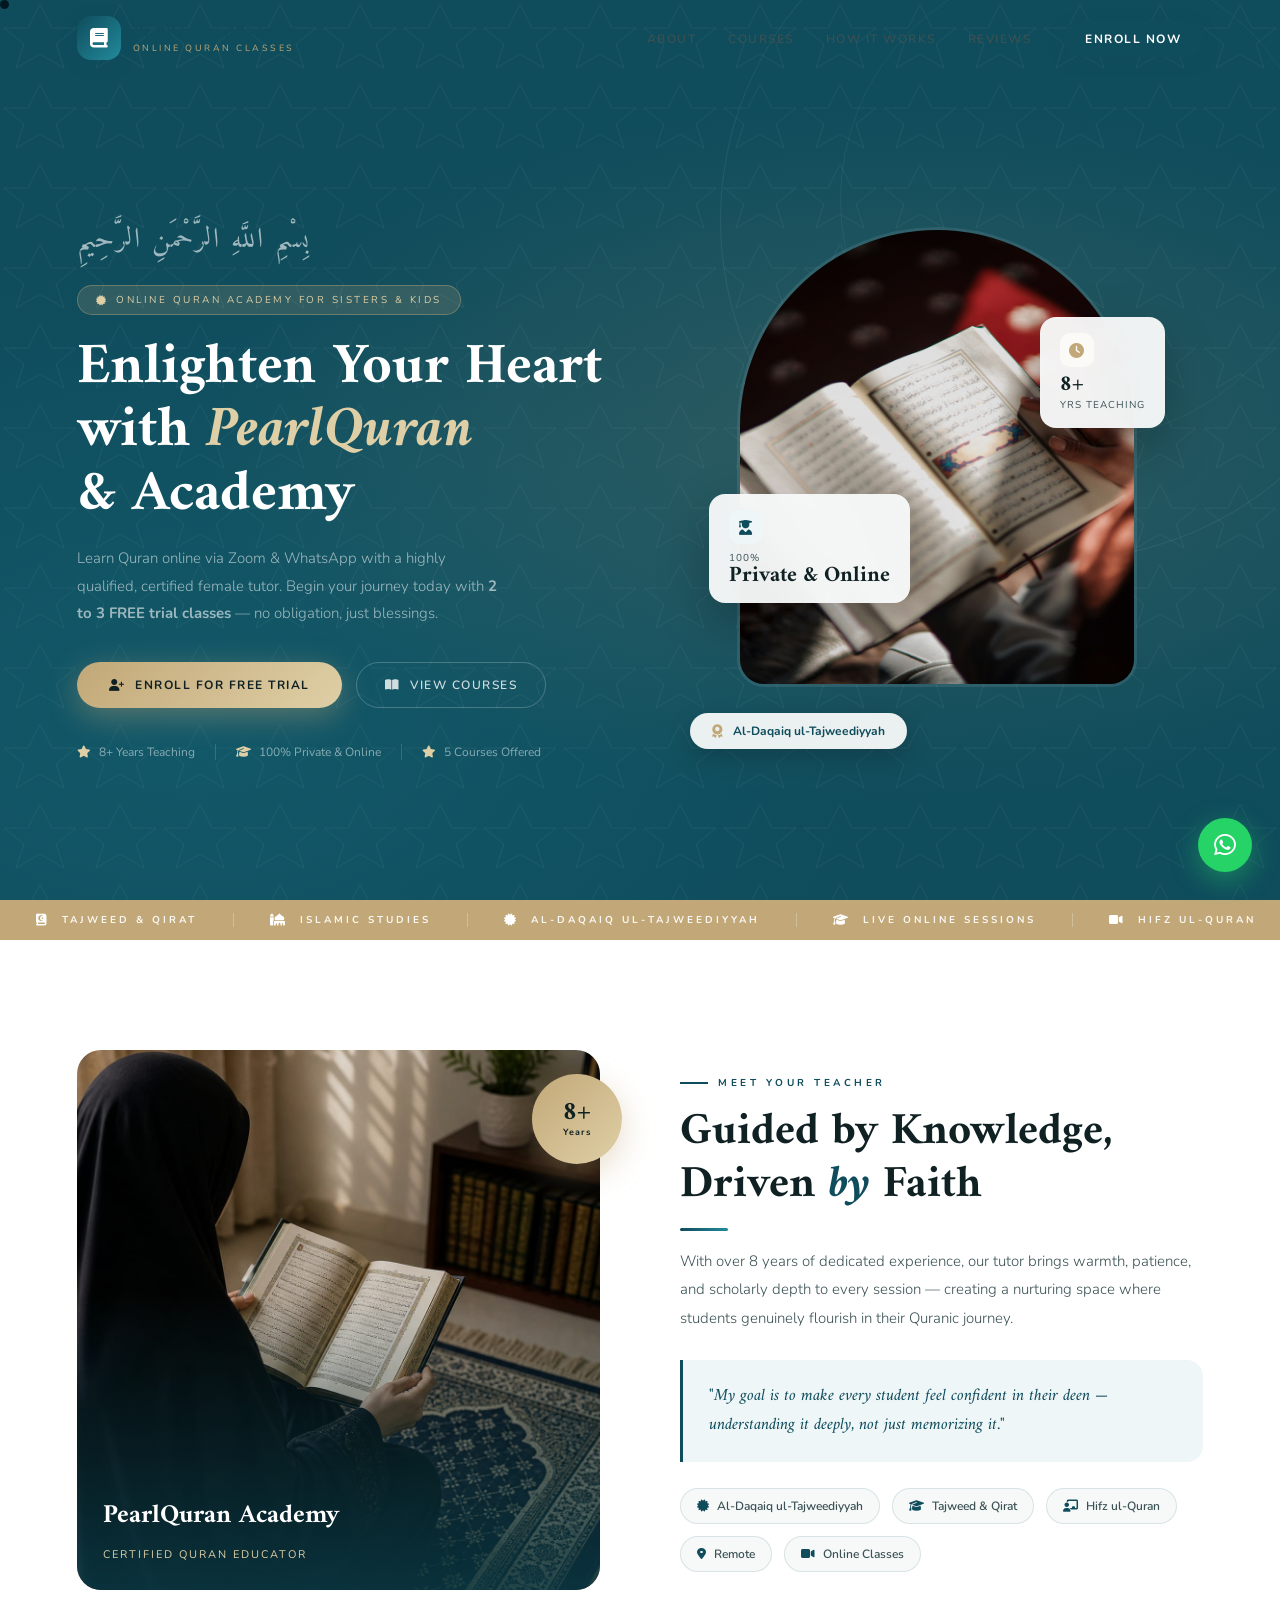
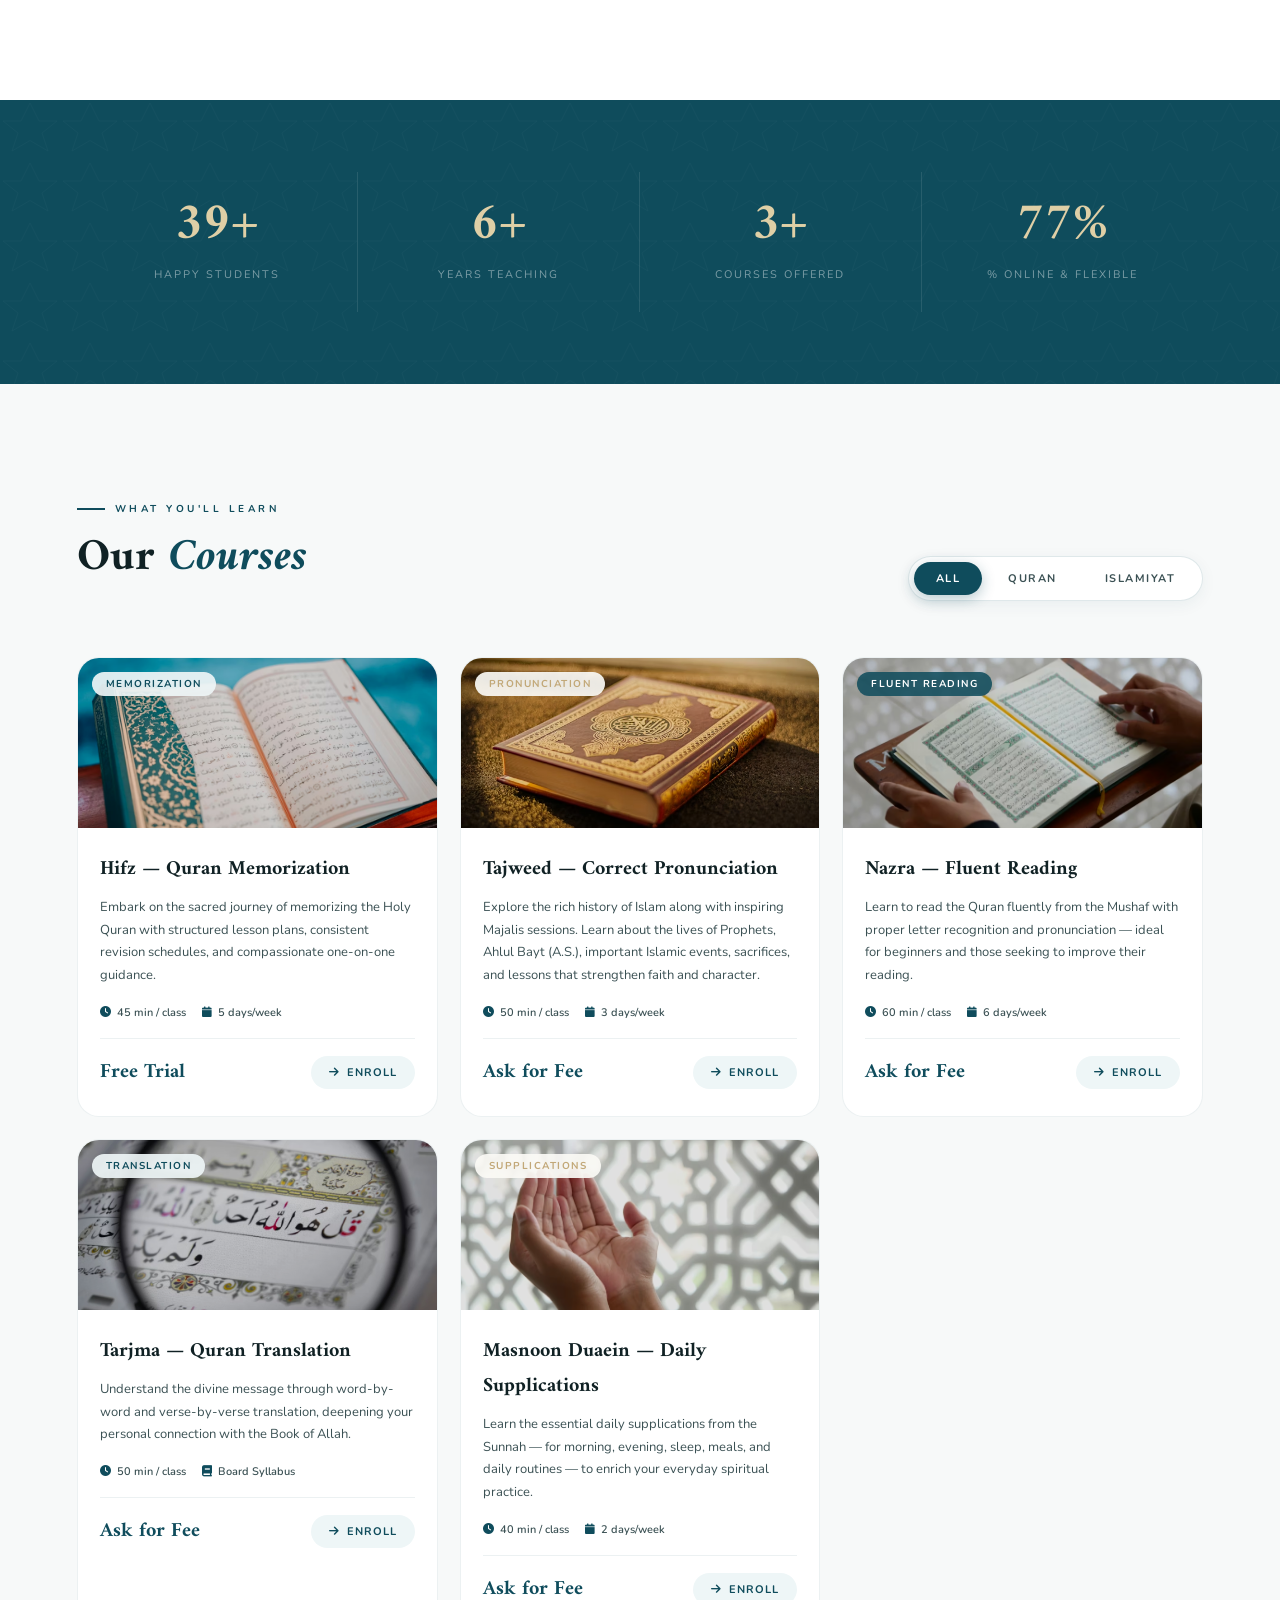
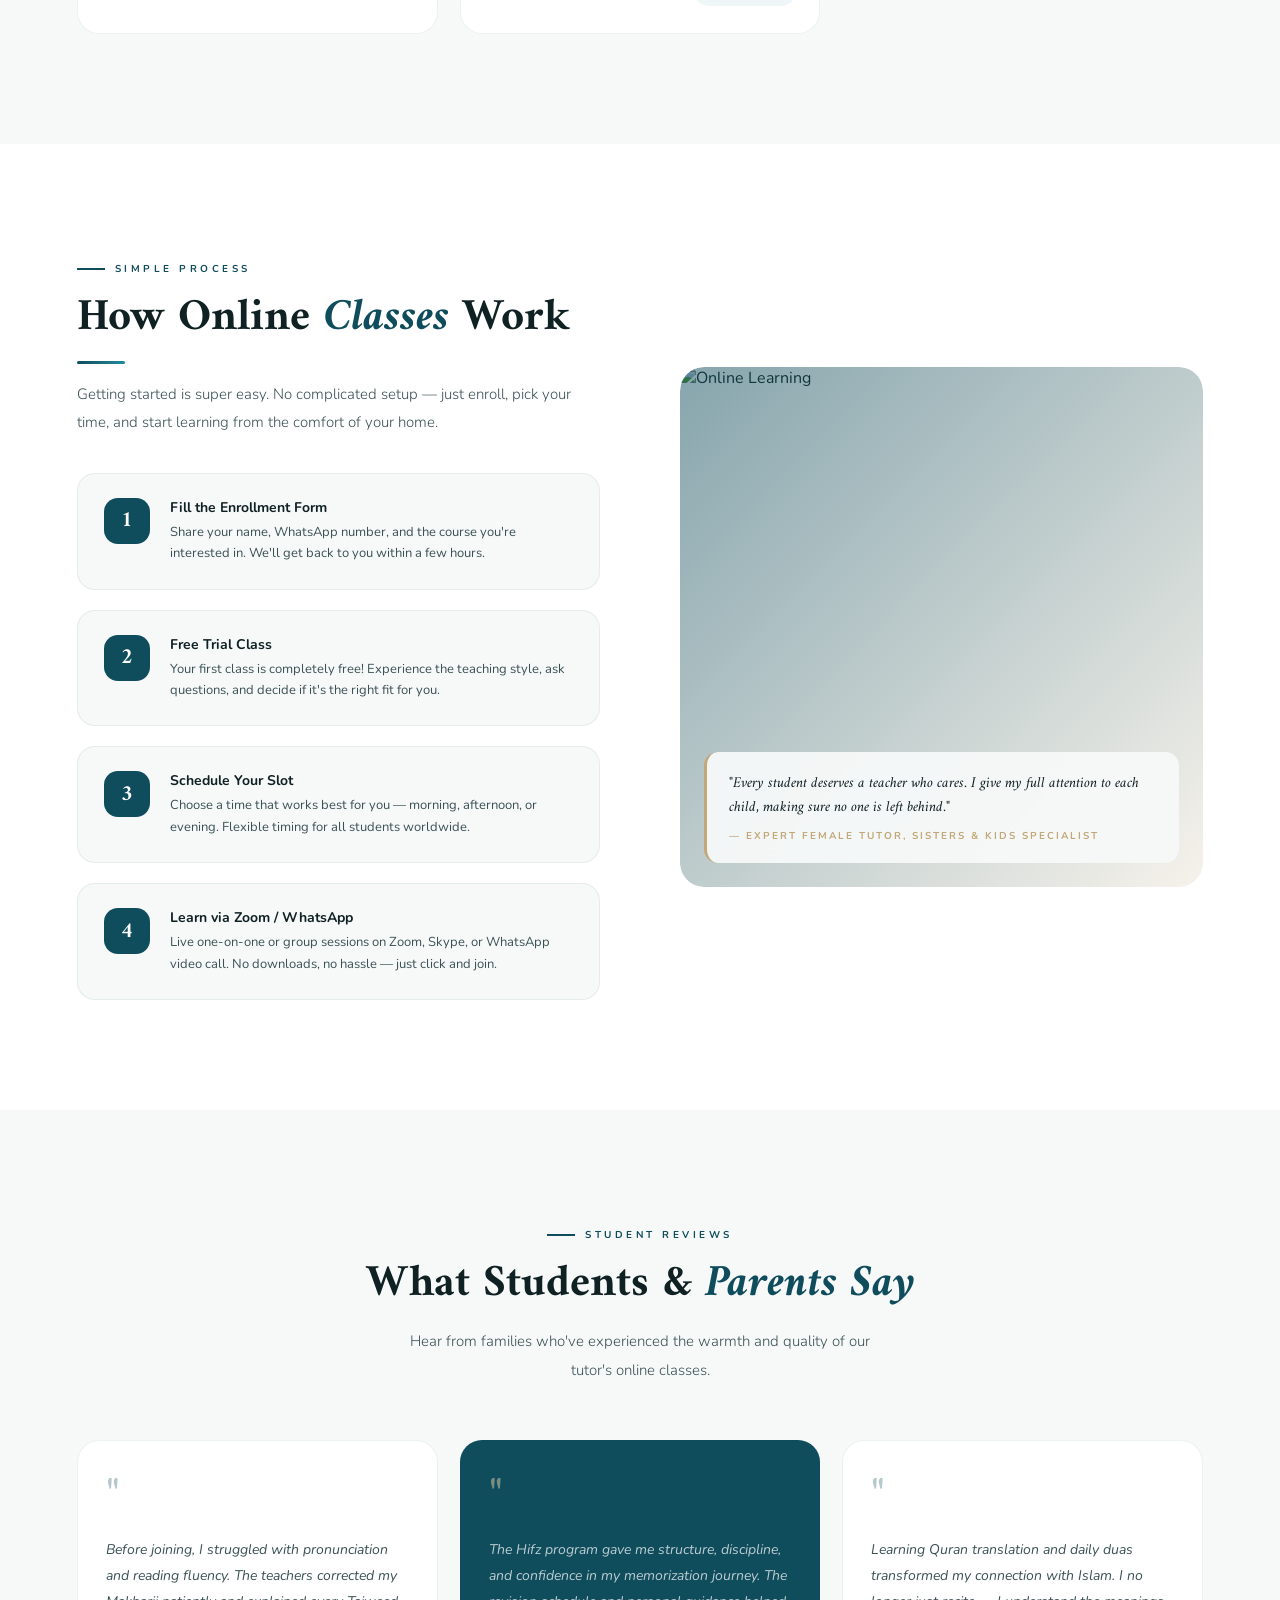
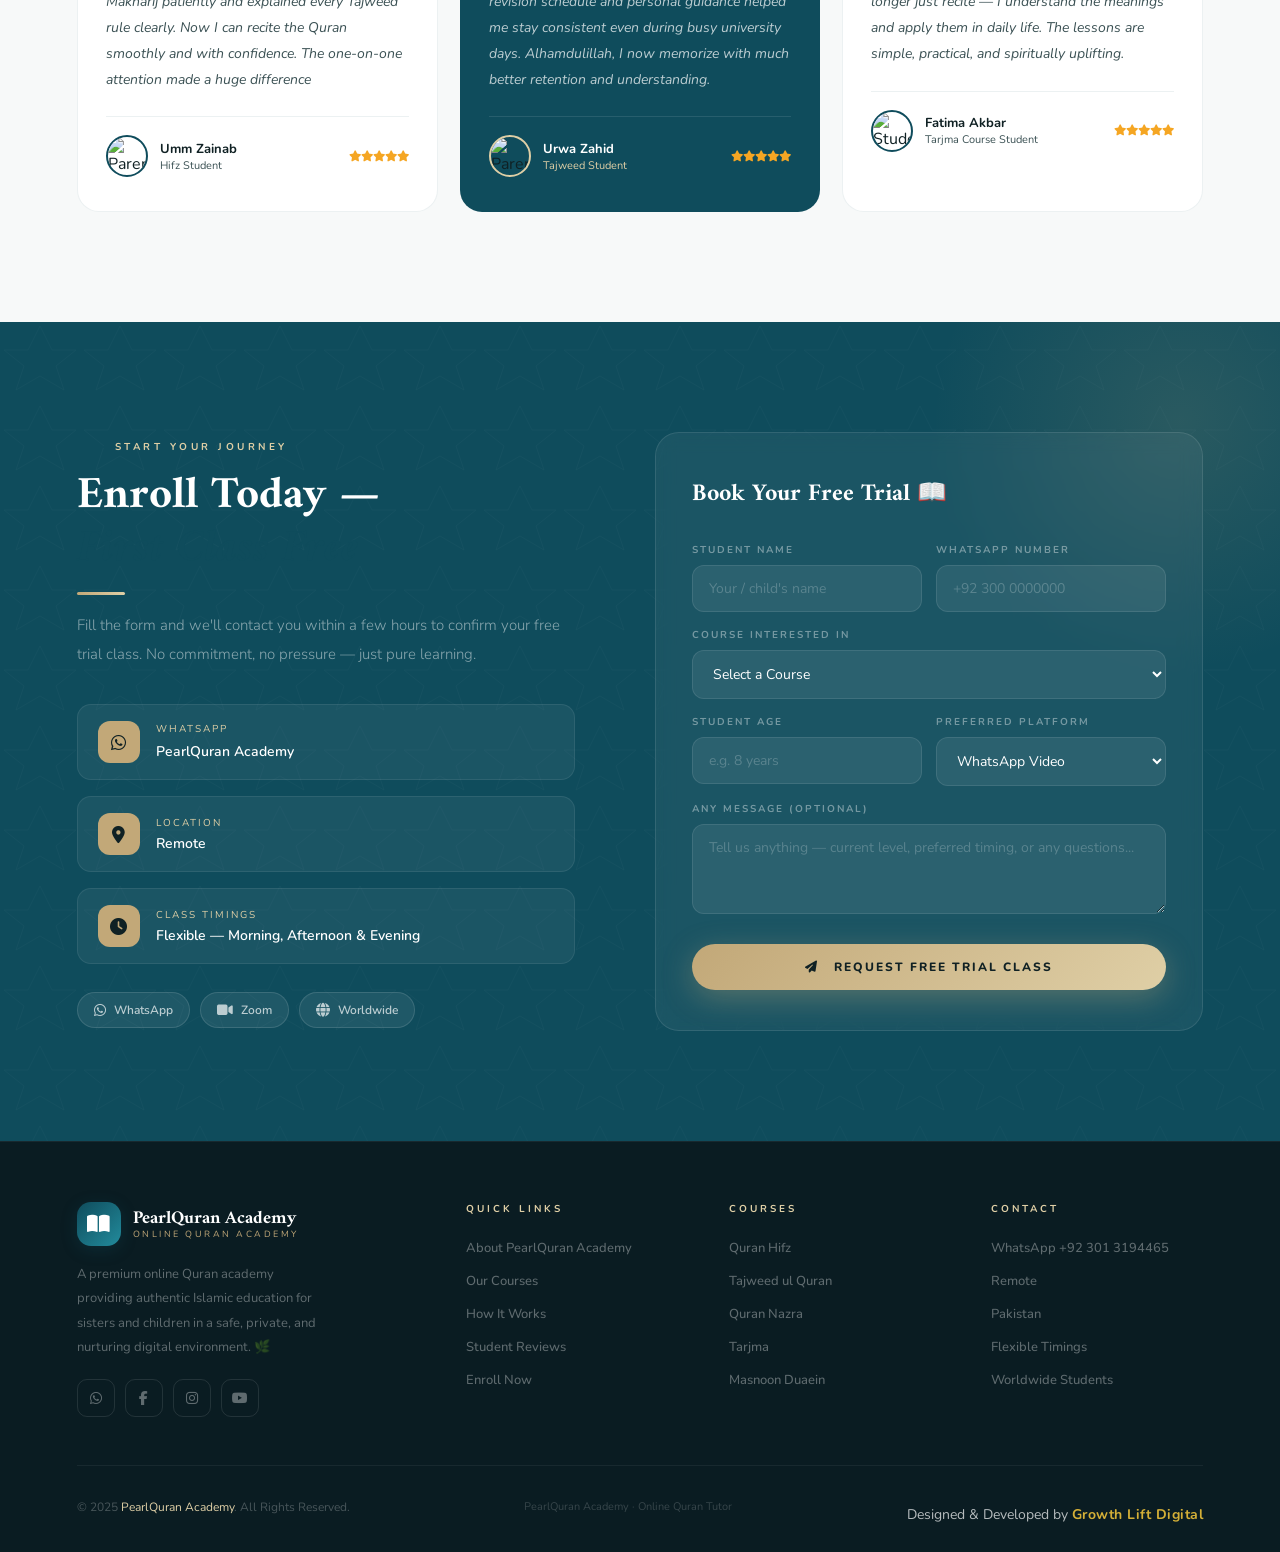
==== commit 8209427c: "Merge branch 'main' of https://github.com/imabdulrehmanmunir/pearlquran-academy" ====
--- a/index.html
+++ b/index.html
@@ -6,15 +6,18 @@
     <meta http-equiv="X-UA-Compatible" content="IE=edge" />
 
     <!-- ═══ PRIMARY SEO ═══ -->
-    <title>PearlQuran Academy - Online Quran Classes for Sisters & Kids</title>
-    <meta name="description" content="PearlQuran Academy offers premium online Quran classes via Zoom & WhatsApp with a certified female tutor. Courses in Hifz, Tajweed, Nazra, Tarjma & Masnoon Duaein. Start with FREE trial classes." />
-    <meta name="keywords" content="online quran academy, female quran tutor, quran classes for kids, hifz online, tajweed classes, nazra quran, quran for sisters, online quran Pakistan, PearlQuran Academy" />
+    <meta
+      name="description"
+      content="PearlQuran Academy offers premium online Quran classes via Zoom & WhatsApp with a certified female tutor. Courses in Hifz, Tajweed, Nazra, Tarjma & Masnoon Duaein. Start with 2-3 FREE trial classes today."
+    />
+    <meta
+      name="keywords"
+      content="online quran academy, female quran tutor, quran classes for kids, hifz online, tajweed classes, nazra quran, quran for sisters, online quran Pakistan, PearlQuran Academy"
+    />
     <meta name="author" content="PearlQuran Academy" />
     <meta name="robots" content="index, follow" />
     <meta name="theme-color" content="#0F2340" />
-    
-    <!-- FIX: Removed the double slash at the end of the URL -->
-    <link rel="canonical" href="https://pearlquran-academy.vercel.app/" />
+    <link rel="canonical" href="https://pearlquran-academy.vercel.app//" />
 
     <!-- ═══ OPEN GRAPH (Facebook/WhatsApp/LinkedIn) ═══ -->
     <meta property="og:type" content="website" />
@@ -807,7 +810,7 @@
           Rights Reserved.
         </p>
         <p style="font-size: 11px; color: rgba(255, 255, 255, 0.18)">
-          Wafaq ul Madaress Certified · Sargodha
+          PearlQuran Academy · Online Quran Tutor
         </p>
         <!-- GROWTH LIFT DIGITAL CREDIT -->
         <p
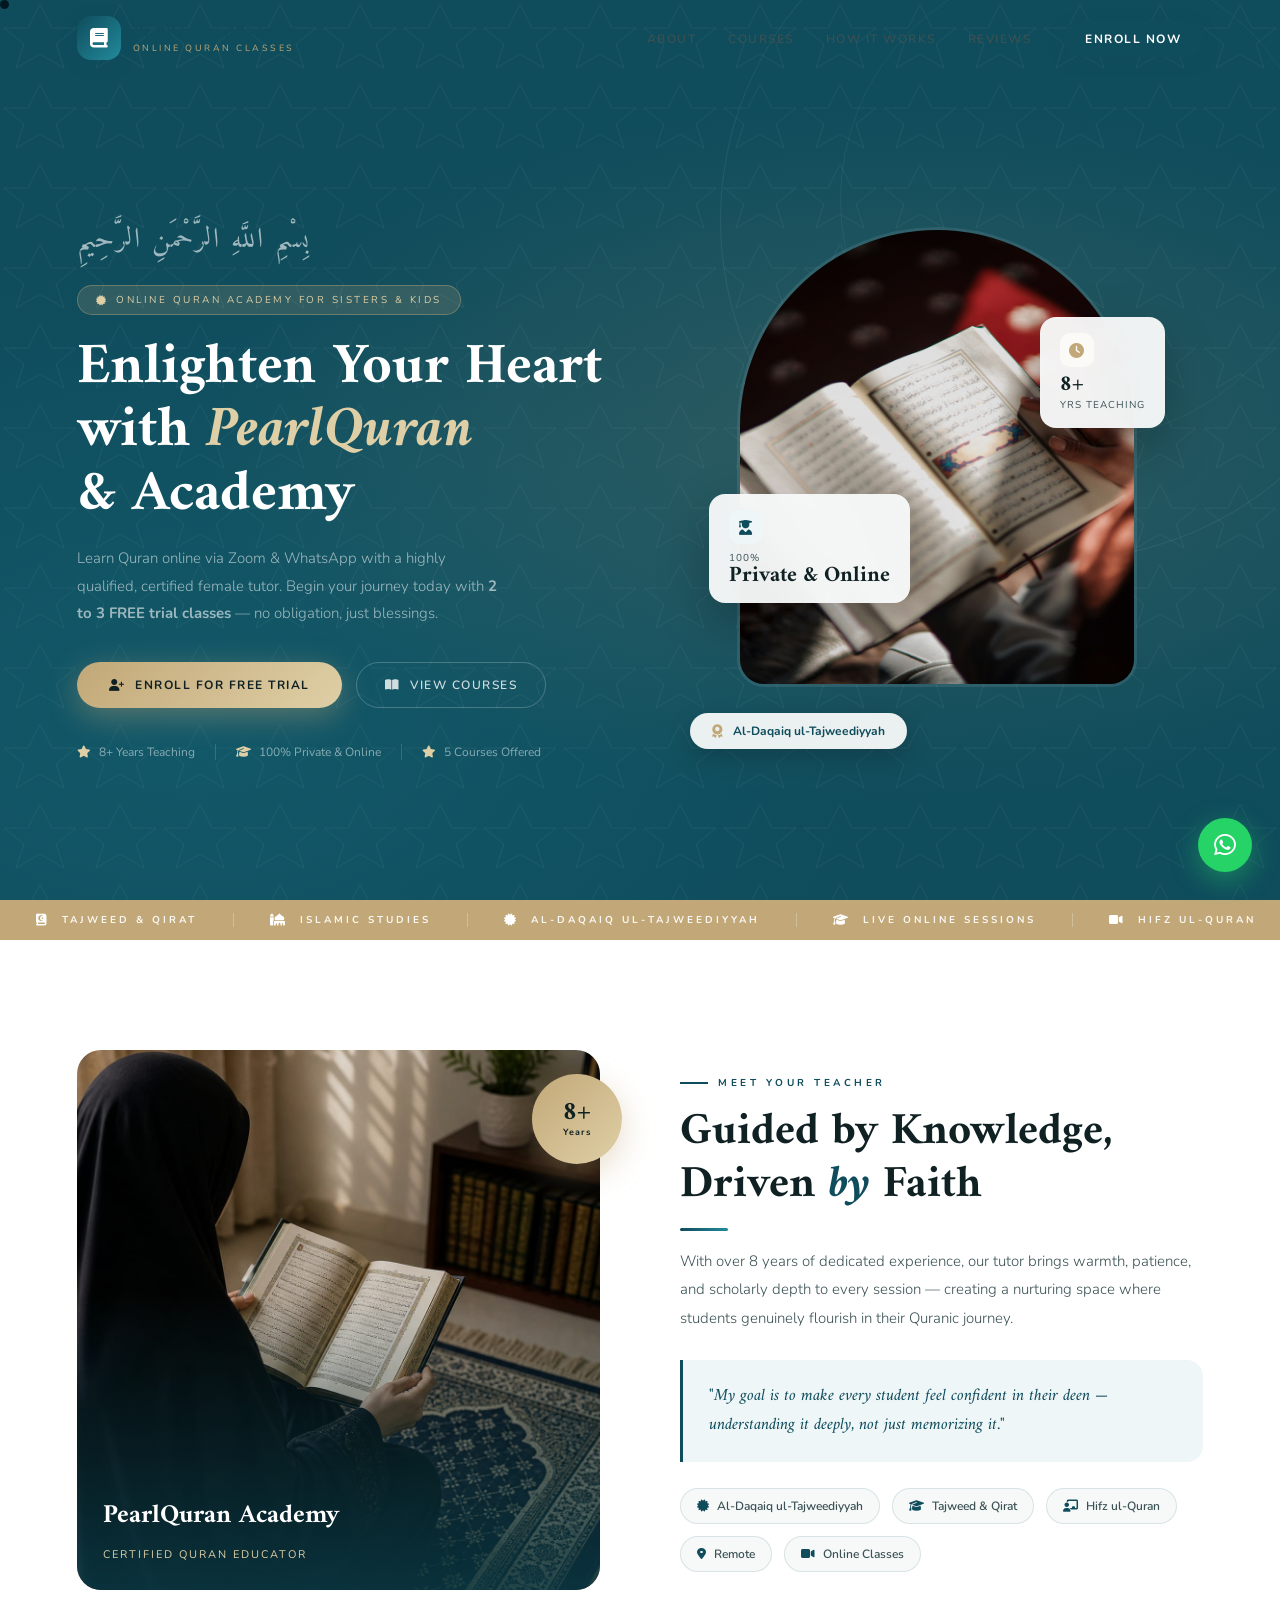
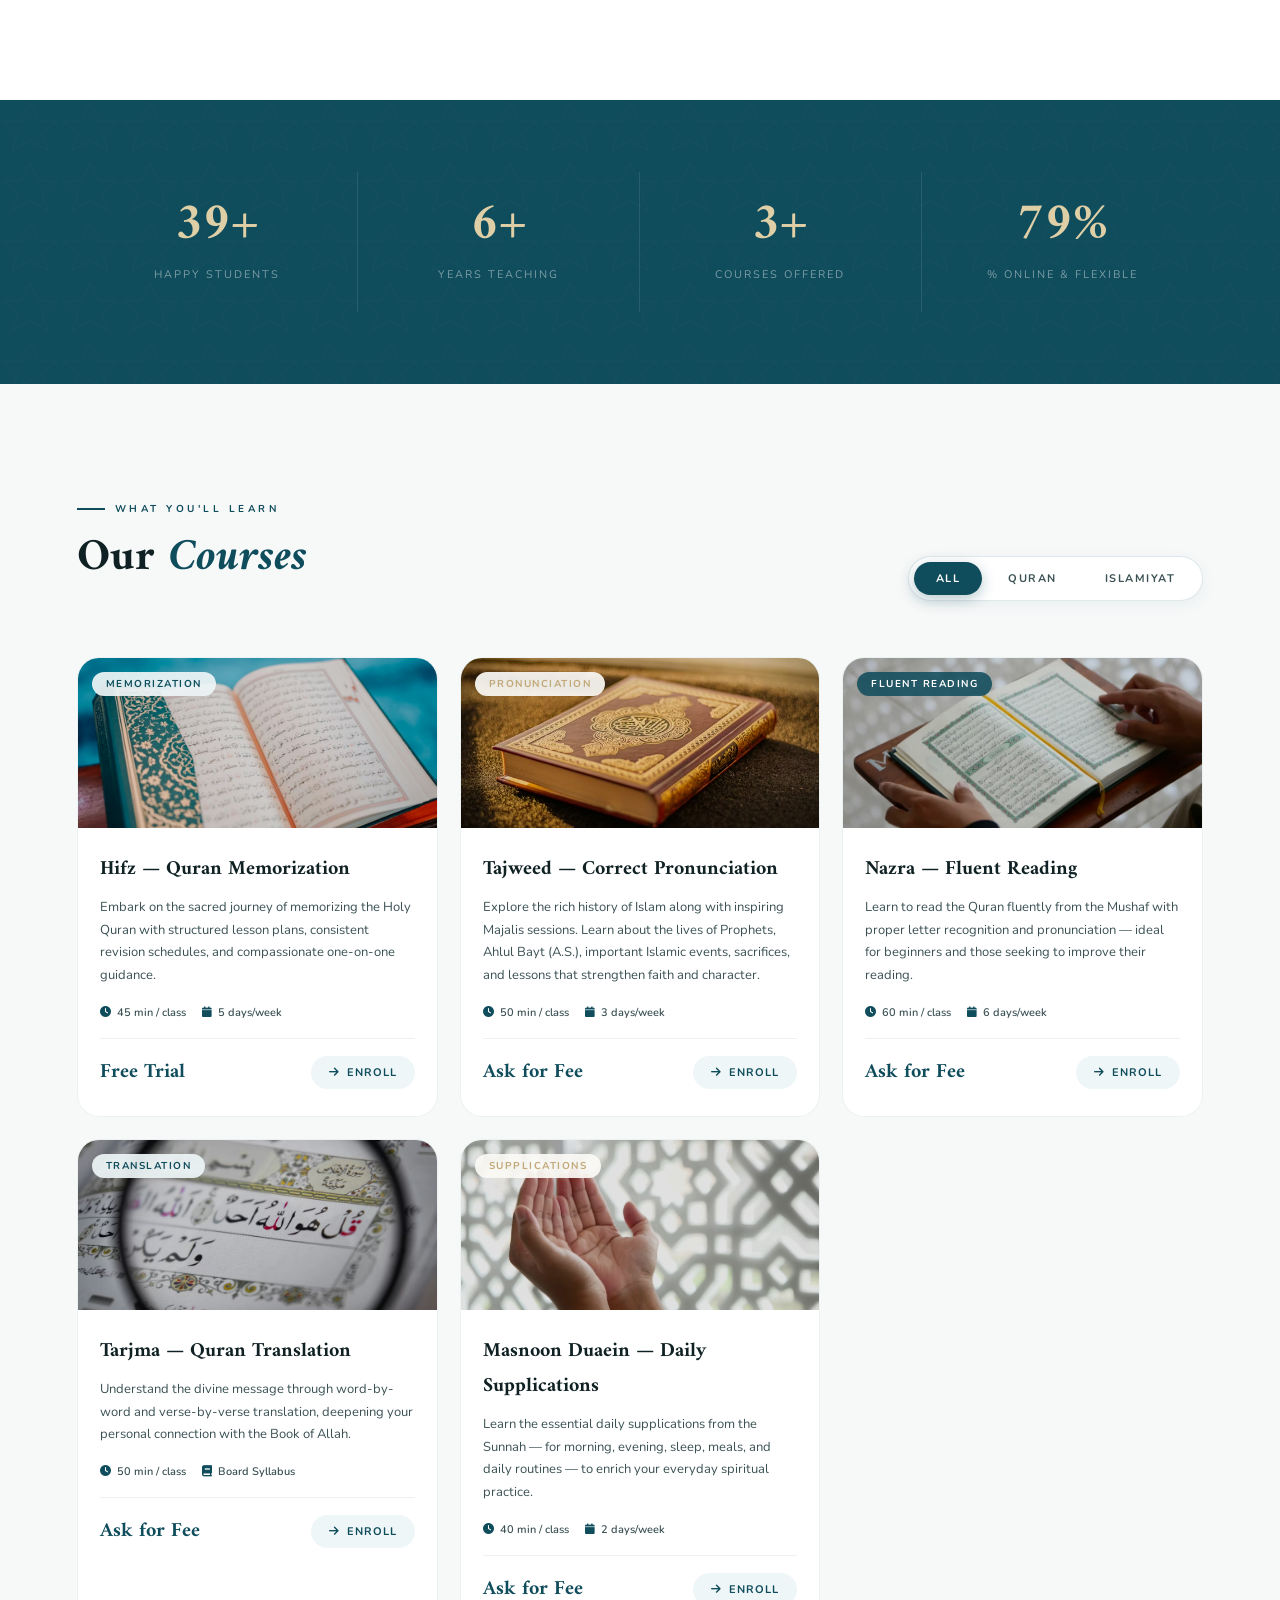
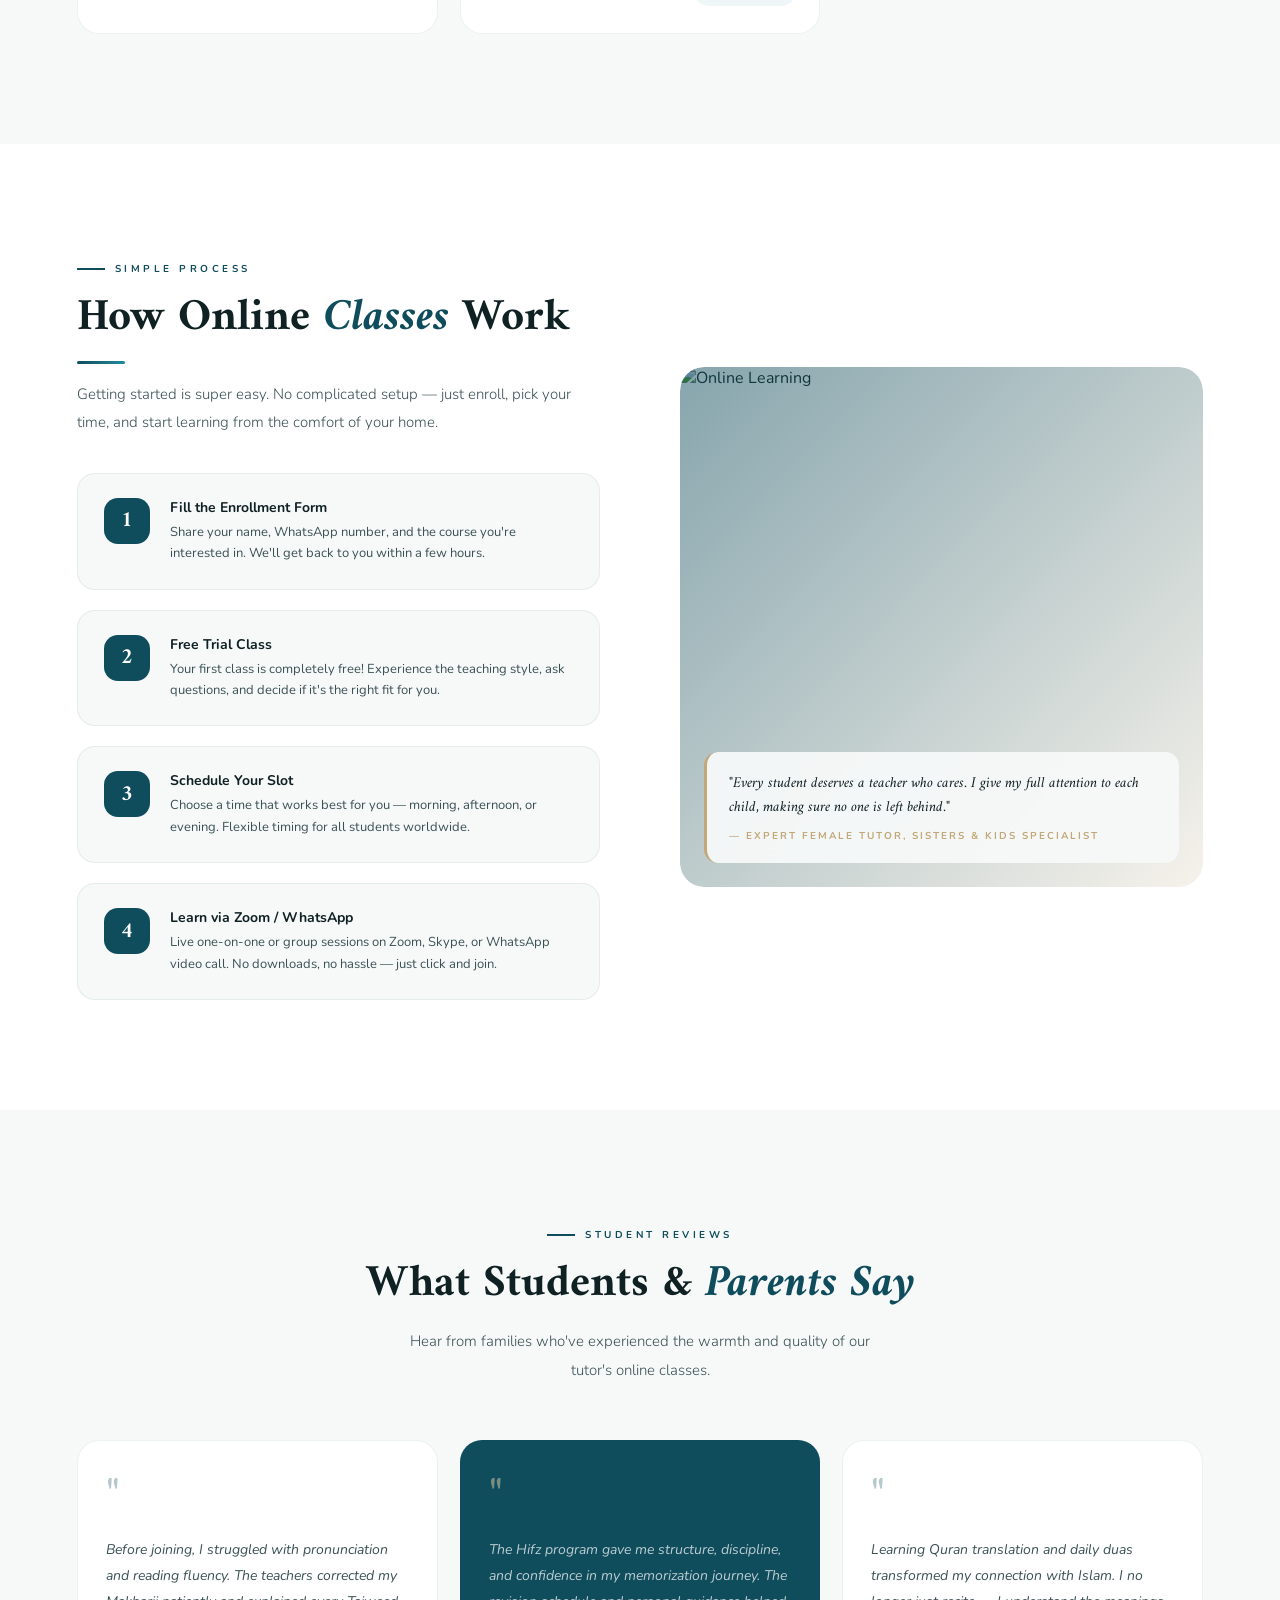
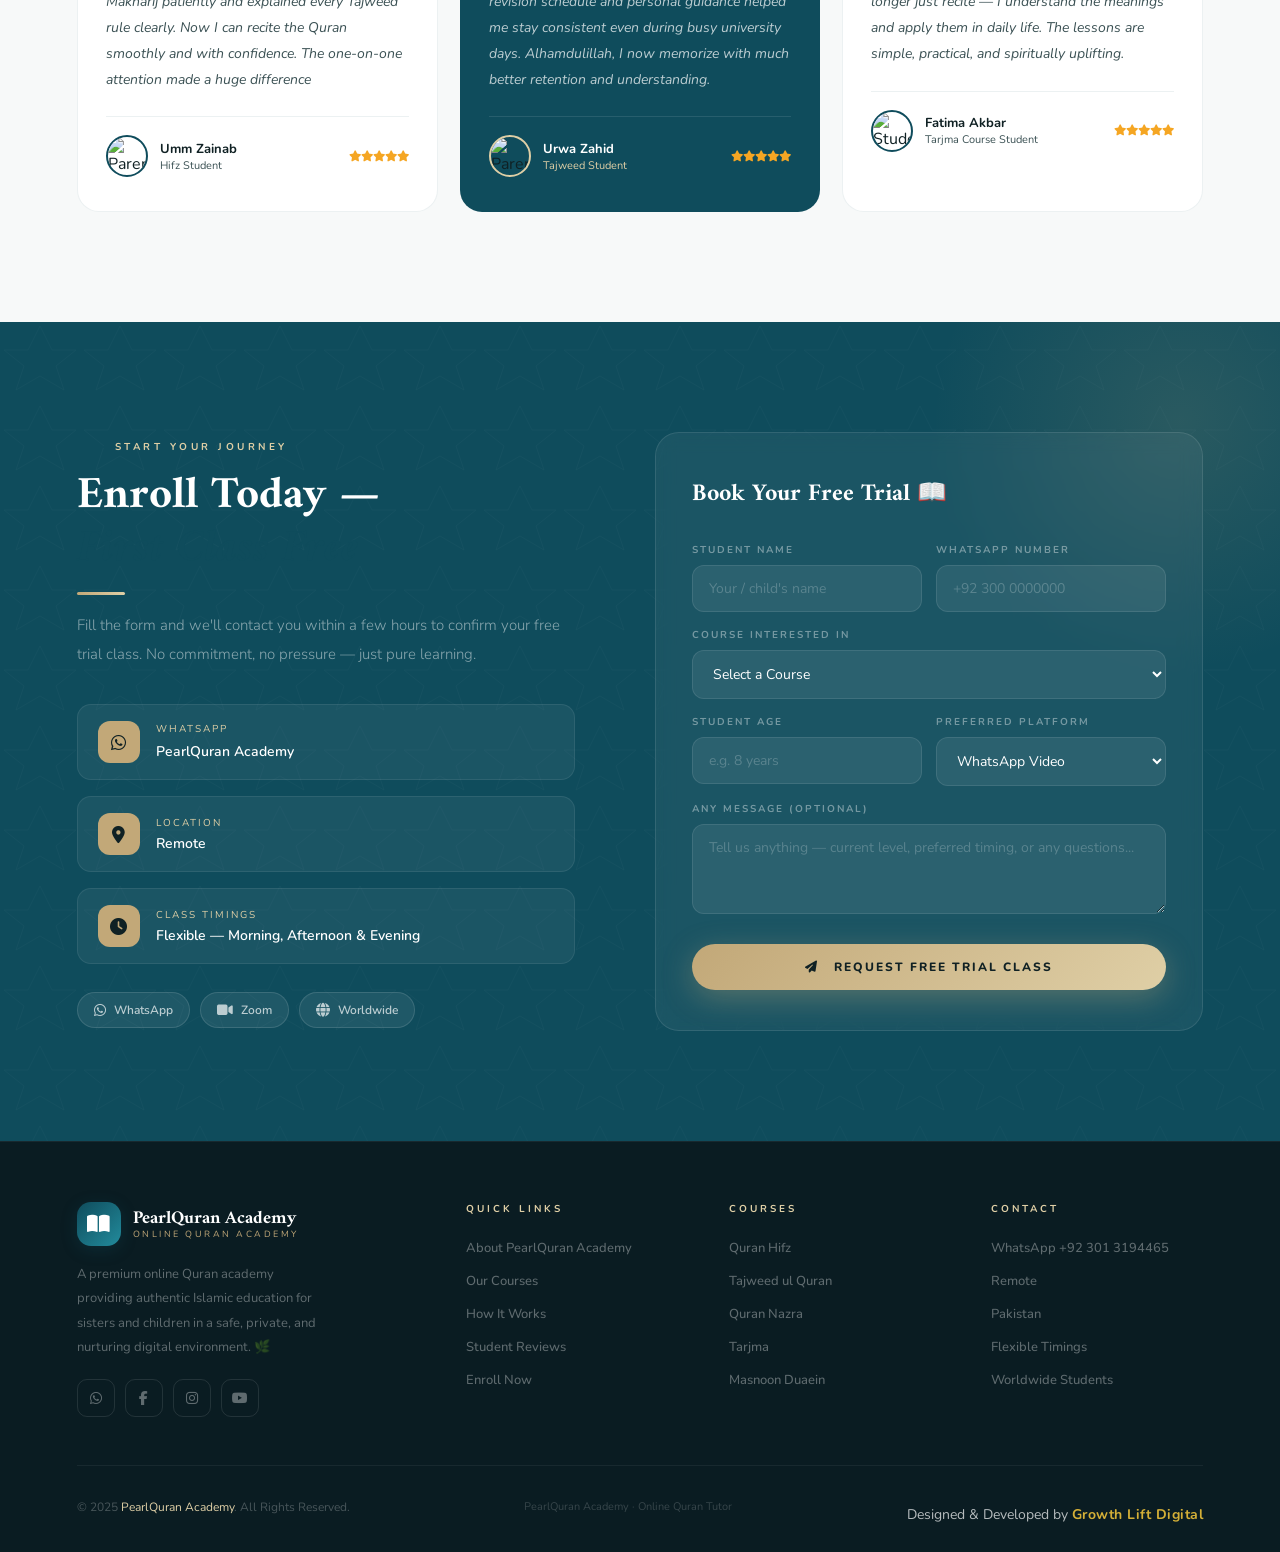
==== commit bc6a6670: "head is updated" ====
--- a/index.html
+++ b/index.html
@@ -6,18 +6,15 @@
     <meta http-equiv="X-UA-Compatible" content="IE=edge" />
 
     <!-- ═══ PRIMARY SEO ═══ -->
-    <meta
-      name="description"
-      content="PearlQuran Academy offers premium online Quran classes via Zoom & WhatsApp with a certified female tutor. Courses in Hifz, Tajweed, Nazra, Tarjma & Masnoon Duaein. Start with 2-3 FREE trial classes today."
-    />
-    <meta
-      name="keywords"
-      content="online quran academy, female quran tutor, quran classes for kids, hifz online, tajweed classes, nazra quran, quran for sisters, online quran Pakistan, PearlQuran Academy"
-    />
+    <title>PearlQuran Academy - Online Quran Classes for Sisters & Kids</title>
+    <meta name="description" content="PearlQuran Academy offers premium online Quran classes via Zoom & WhatsApp with a certified female tutor. Courses in Hifz, Tajweed, Nazra, Tarjma & Masnoon Duaein. Start with FREE trial classes." />
+    <meta name="keywords" content="online quran academy, female quran tutor, quran classes for kids, hifz online, tajweed classes, nazra quran, quran for sisters, online quran Pakistan, PearlQuran Academy" />
     <meta name="author" content="PearlQuran Academy" />
     <meta name="robots" content="index, follow" />
     <meta name="theme-color" content="#0F2340" />
-    <link rel="canonical" href="https://pearlquran-academy.vercel.app//" />
+    
+    <!-- FIX: Removed the double slash at the end of the URL -->
+    <link rel="canonical" href="https://pearlquran-academy.vercel.app/" />
 
     <!-- ═══ OPEN GRAPH (Facebook/WhatsApp/LinkedIn) ═══ -->
     <meta property="og:type" content="website" />
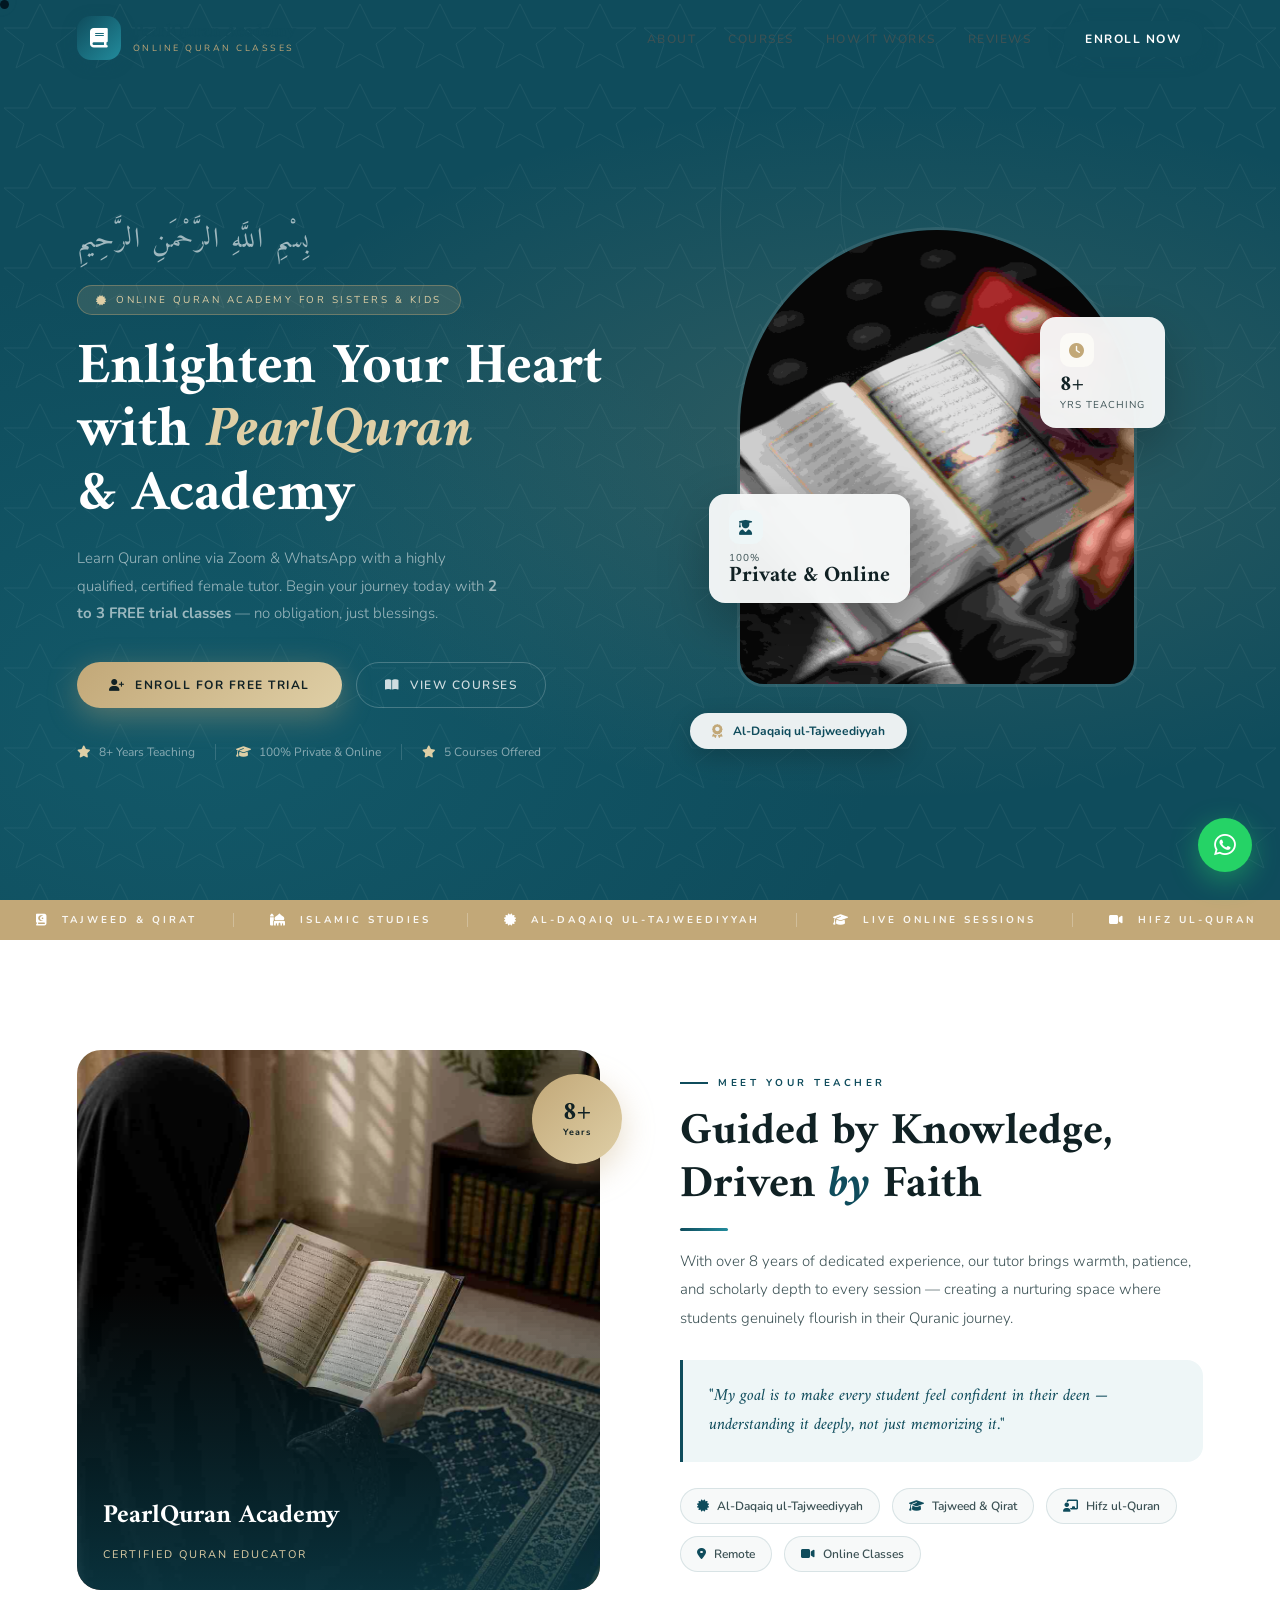
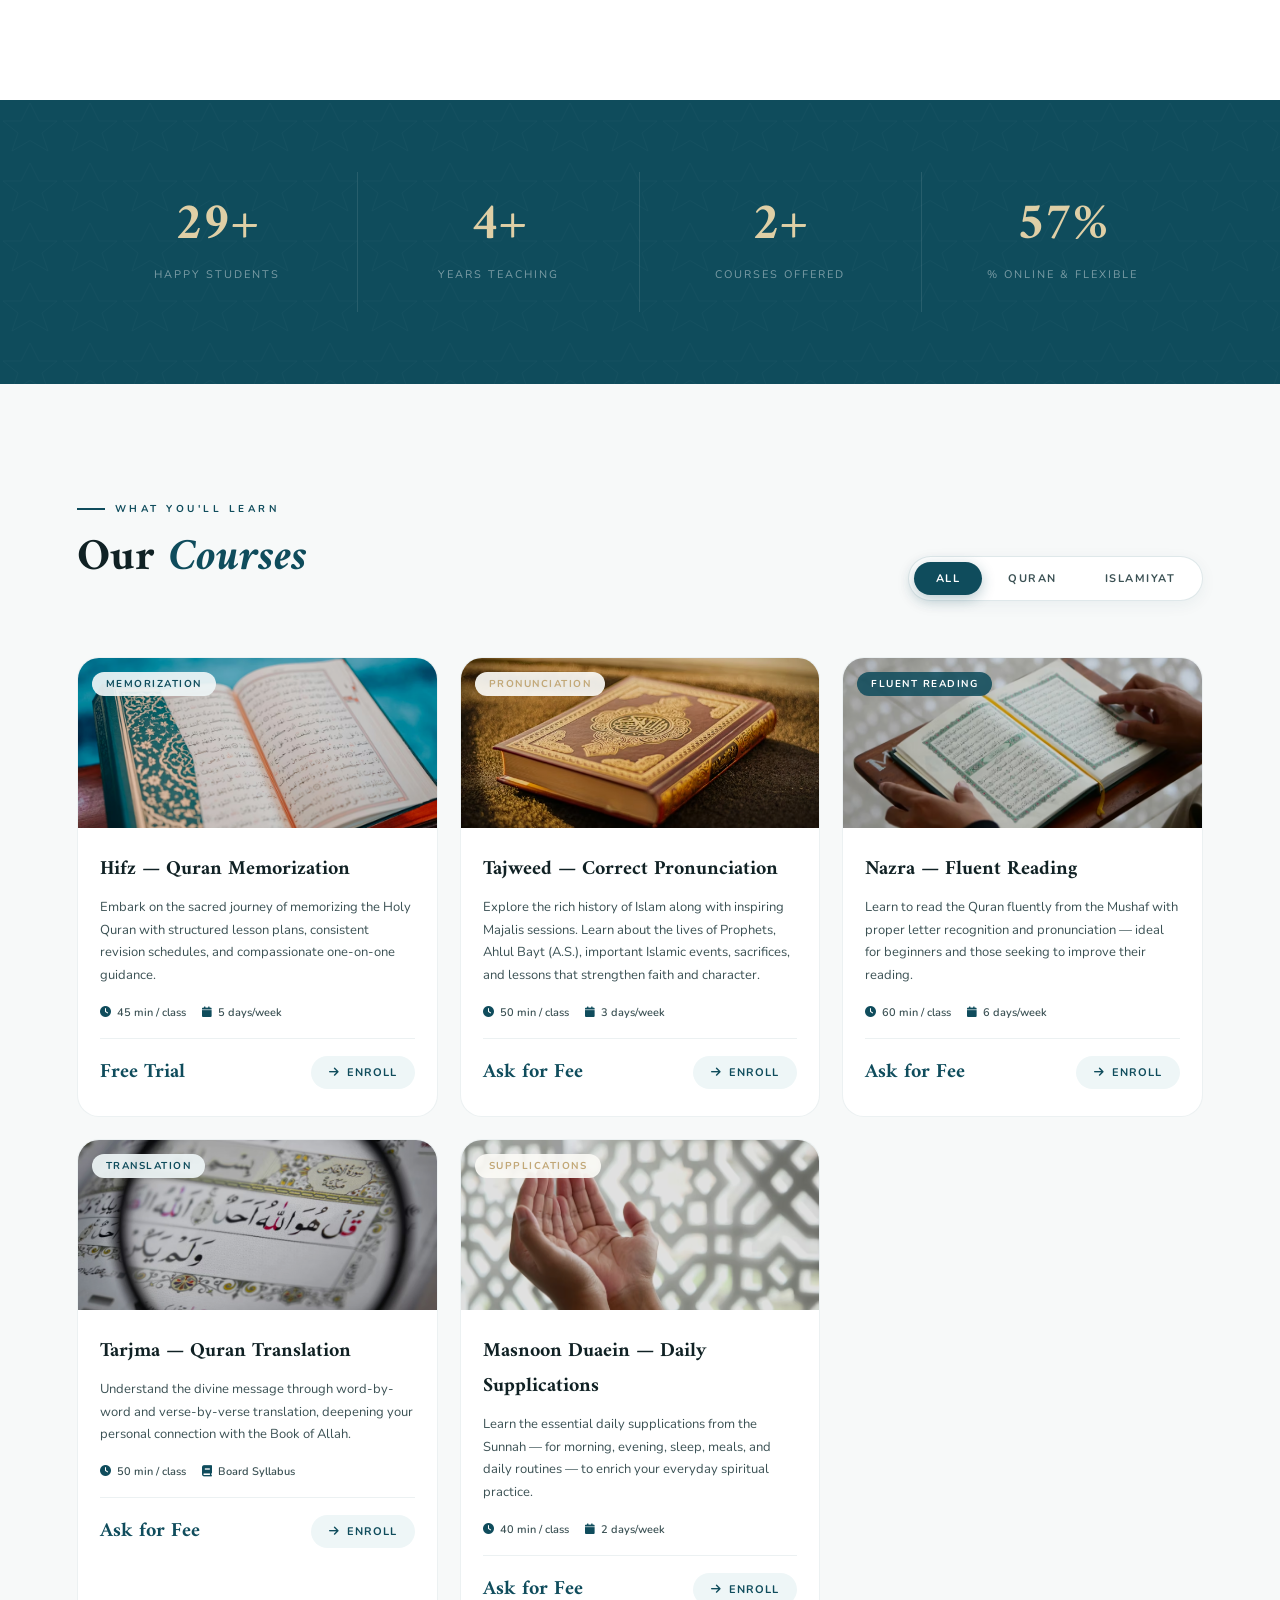
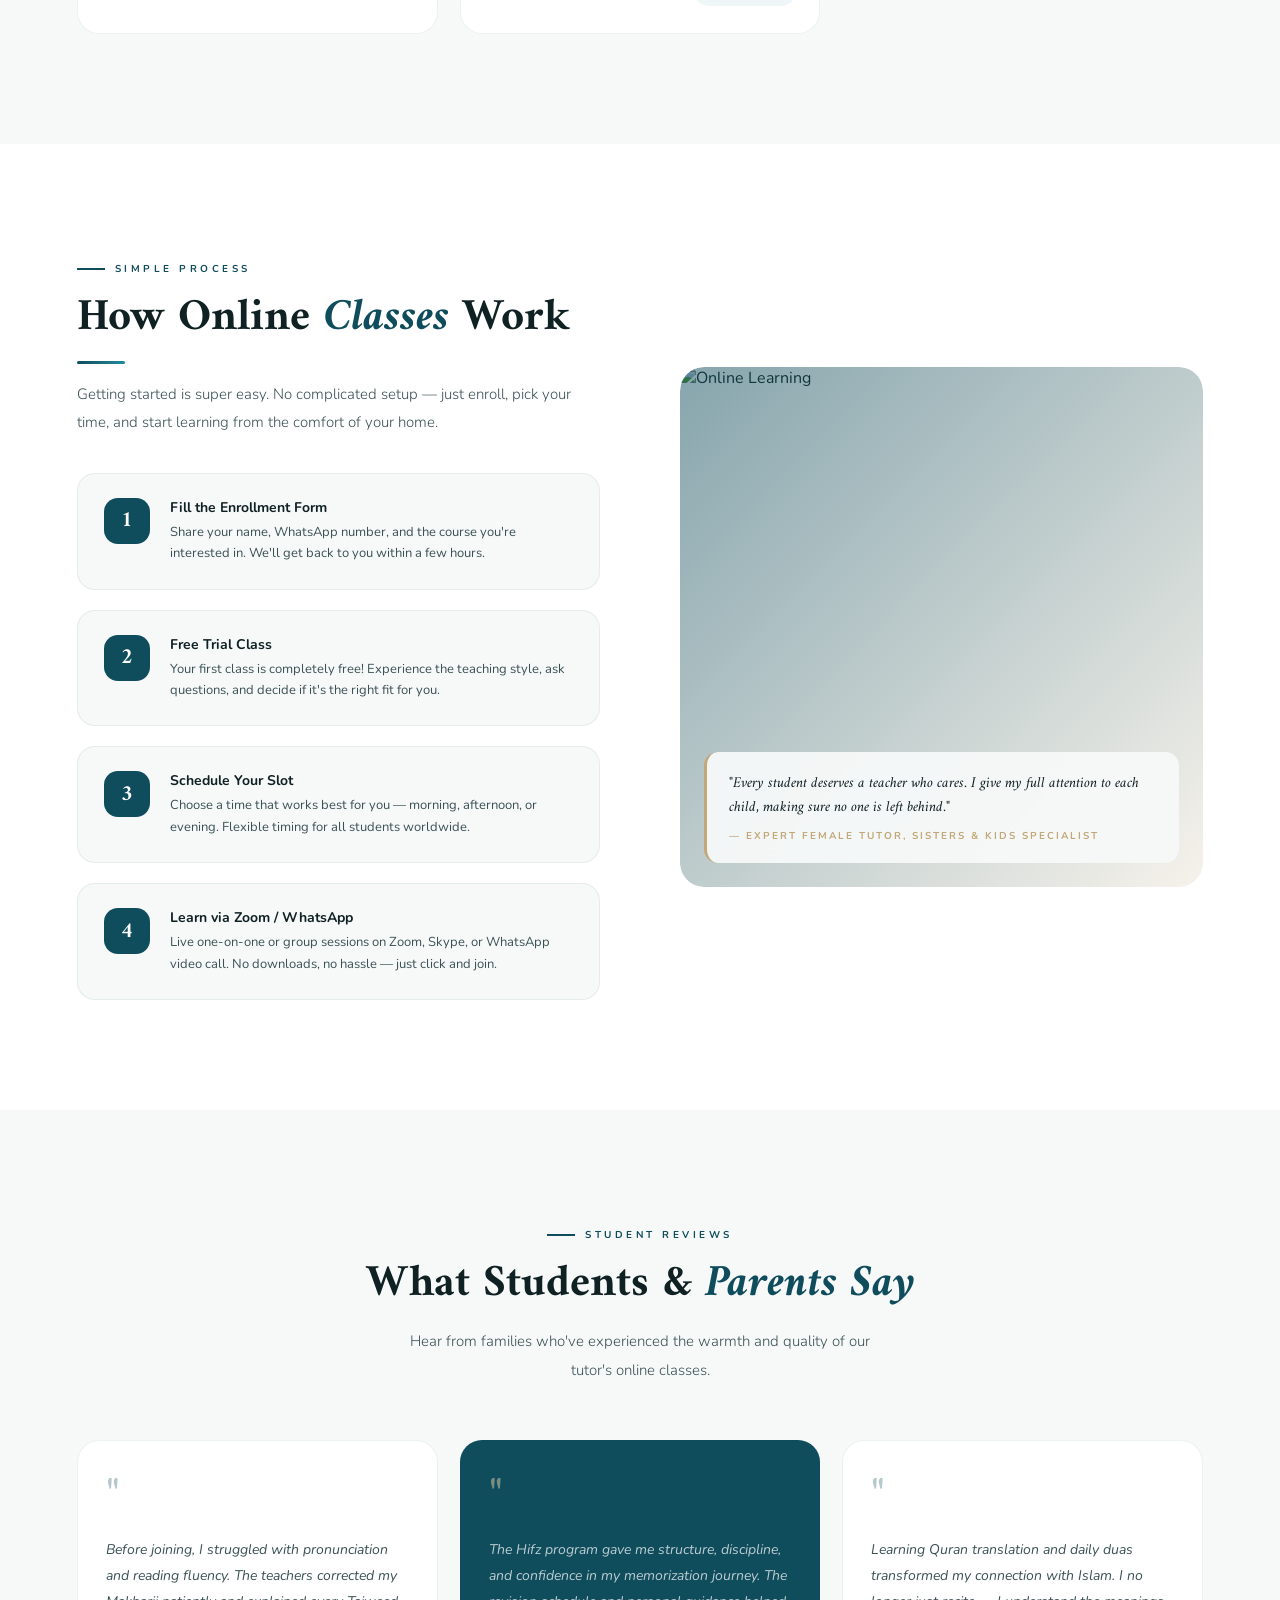
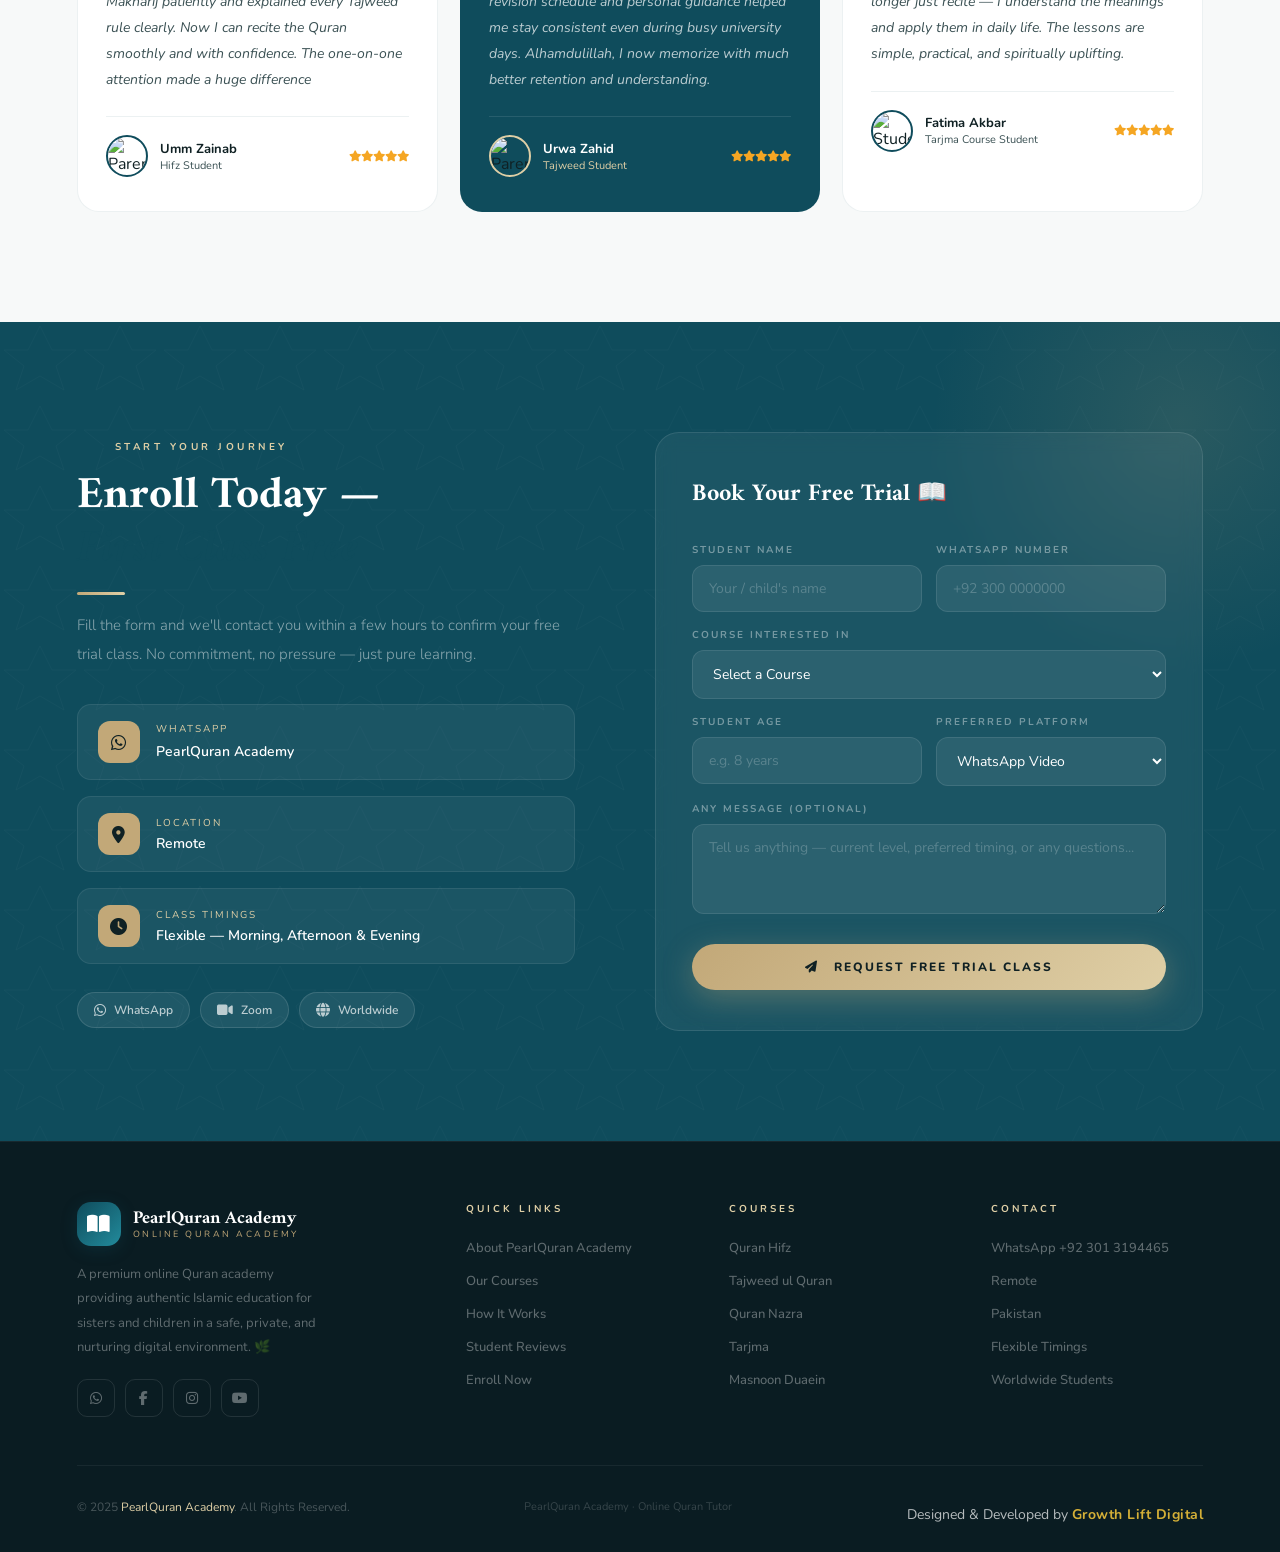
==== commit 4a234ecd: "Reduced sized images are added for performance" ====
--- a/index.html
+++ b/index.html
@@ -21,7 +21,7 @@
     <meta property="og:url" content="https://pearlquran-academy.vercel.app/" />
     <meta property="og:title" content="PearlQuran Academy - Online Quran Classes for Sisters & Kids" />
     <meta property="og:description" content="Learn Quran online with a certified female tutor. Hifz, Tajweed, Nazra & more. Begin with 2-3 FREE trial classes. Safe, private & professional." />
-    <meta property="og:image" content="https://pearlquran-academy.vercel.app/pearlquran-academy_hero.jpeg" />
+    <meta property="og:image" content="https://pearlquran-academy.vercel.app/pearlquran academy hero.jpeg" />
     <meta property="og:site_name" content="PearlQuran Academy" />
     <meta property="og:locale" content="en_US" />
 
@@ -32,7 +32,7 @@
     <meta name="twitter:card" content="summary_large_image" />
     <meta name="twitter:title" content="PearlQuran Academy - Online Quran Classes" />
     <meta name="twitter:description" content="Certified female Quran tutor. Hifz, Tajweed, Nazra & more. Start with FREE trial classes." />
-    <meta name="twitter:image" content="https://pearlquran-academy.vercel.app/pearlquran-academy_hero.jpeg" />
+    <meta name="twitter:image" content="https://pearlquran-academy.vercel.app/pearlquran academy hero.jpeg" />
 
     <!-- ═══ GEO / LOCAL SEO ═══ -->
     <meta name="geo.region" content="PK" />
@@ -140,7 +140,7 @@
         <div class="hero-visual">
           <div class="hero-img-wrap">
             <img
-              src="pearlquran-academy_hero2.jpg"
+              src="pearlquran academy hero2.jpg"
               alt="Online Quran Hifz PearlQuran Teaching"
             />
             <div class="hero-card lft">
@@ -212,7 +212,7 @@
       <div class="about-img-col reveal">
         <div class="about-img-main">
           <img
-            src="pearlquran-academy_hero.jpeg"
+            src="pearlquran academy hero.jpeg"
             alt="pearlquran-academy_hero"
           />
           <div class="about-img-overlay"></div>
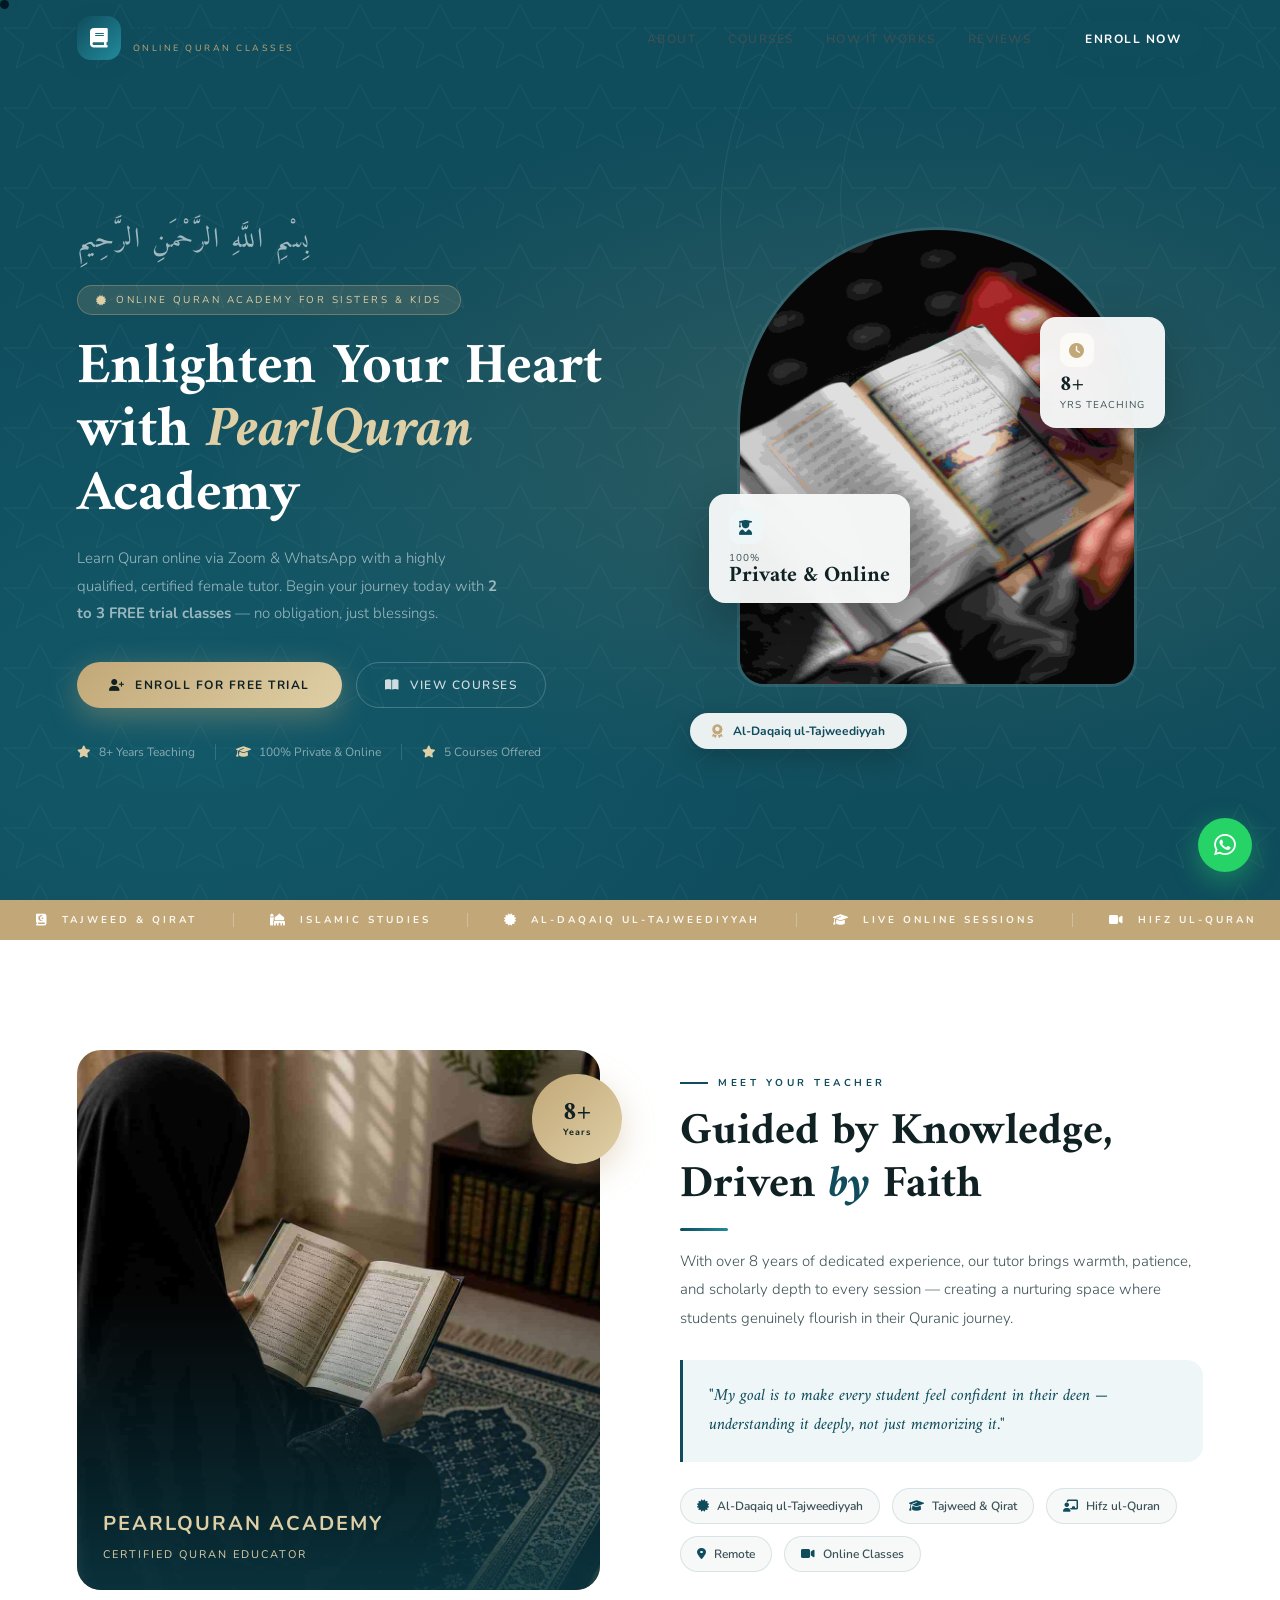
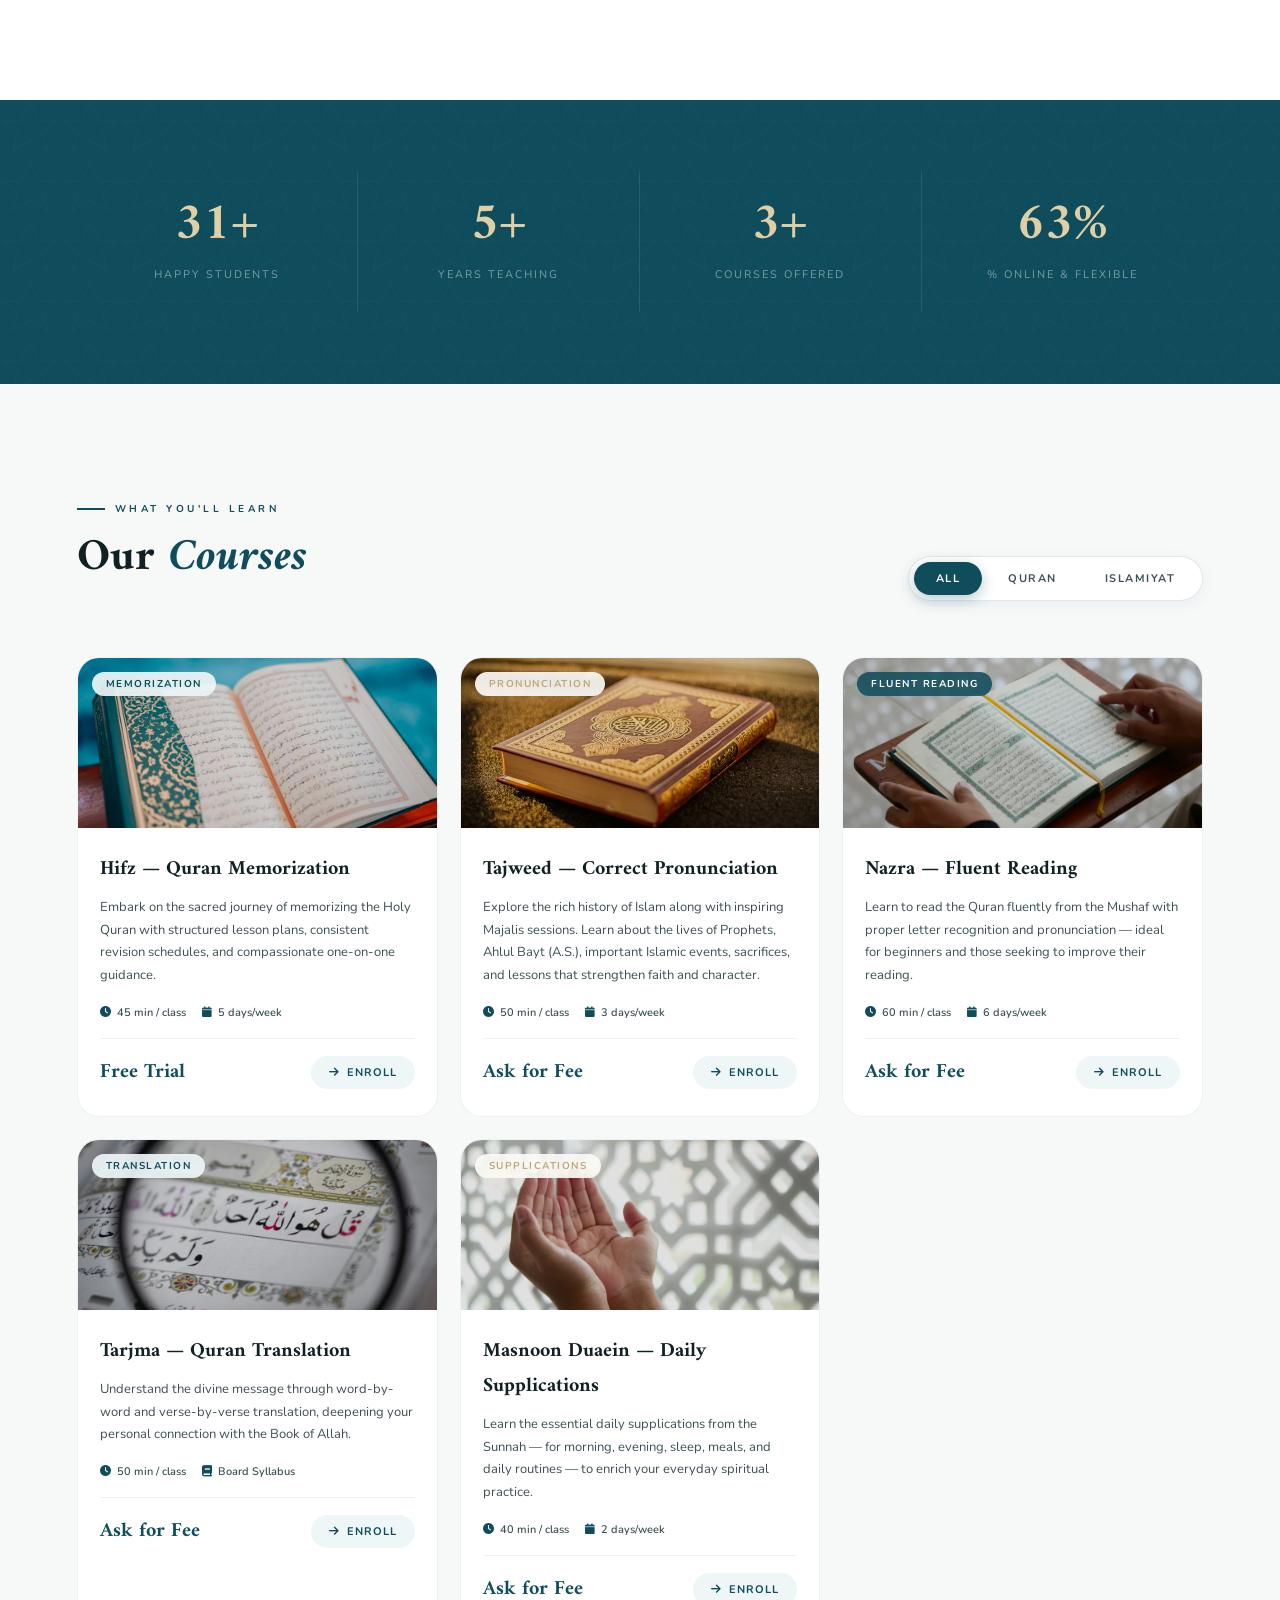
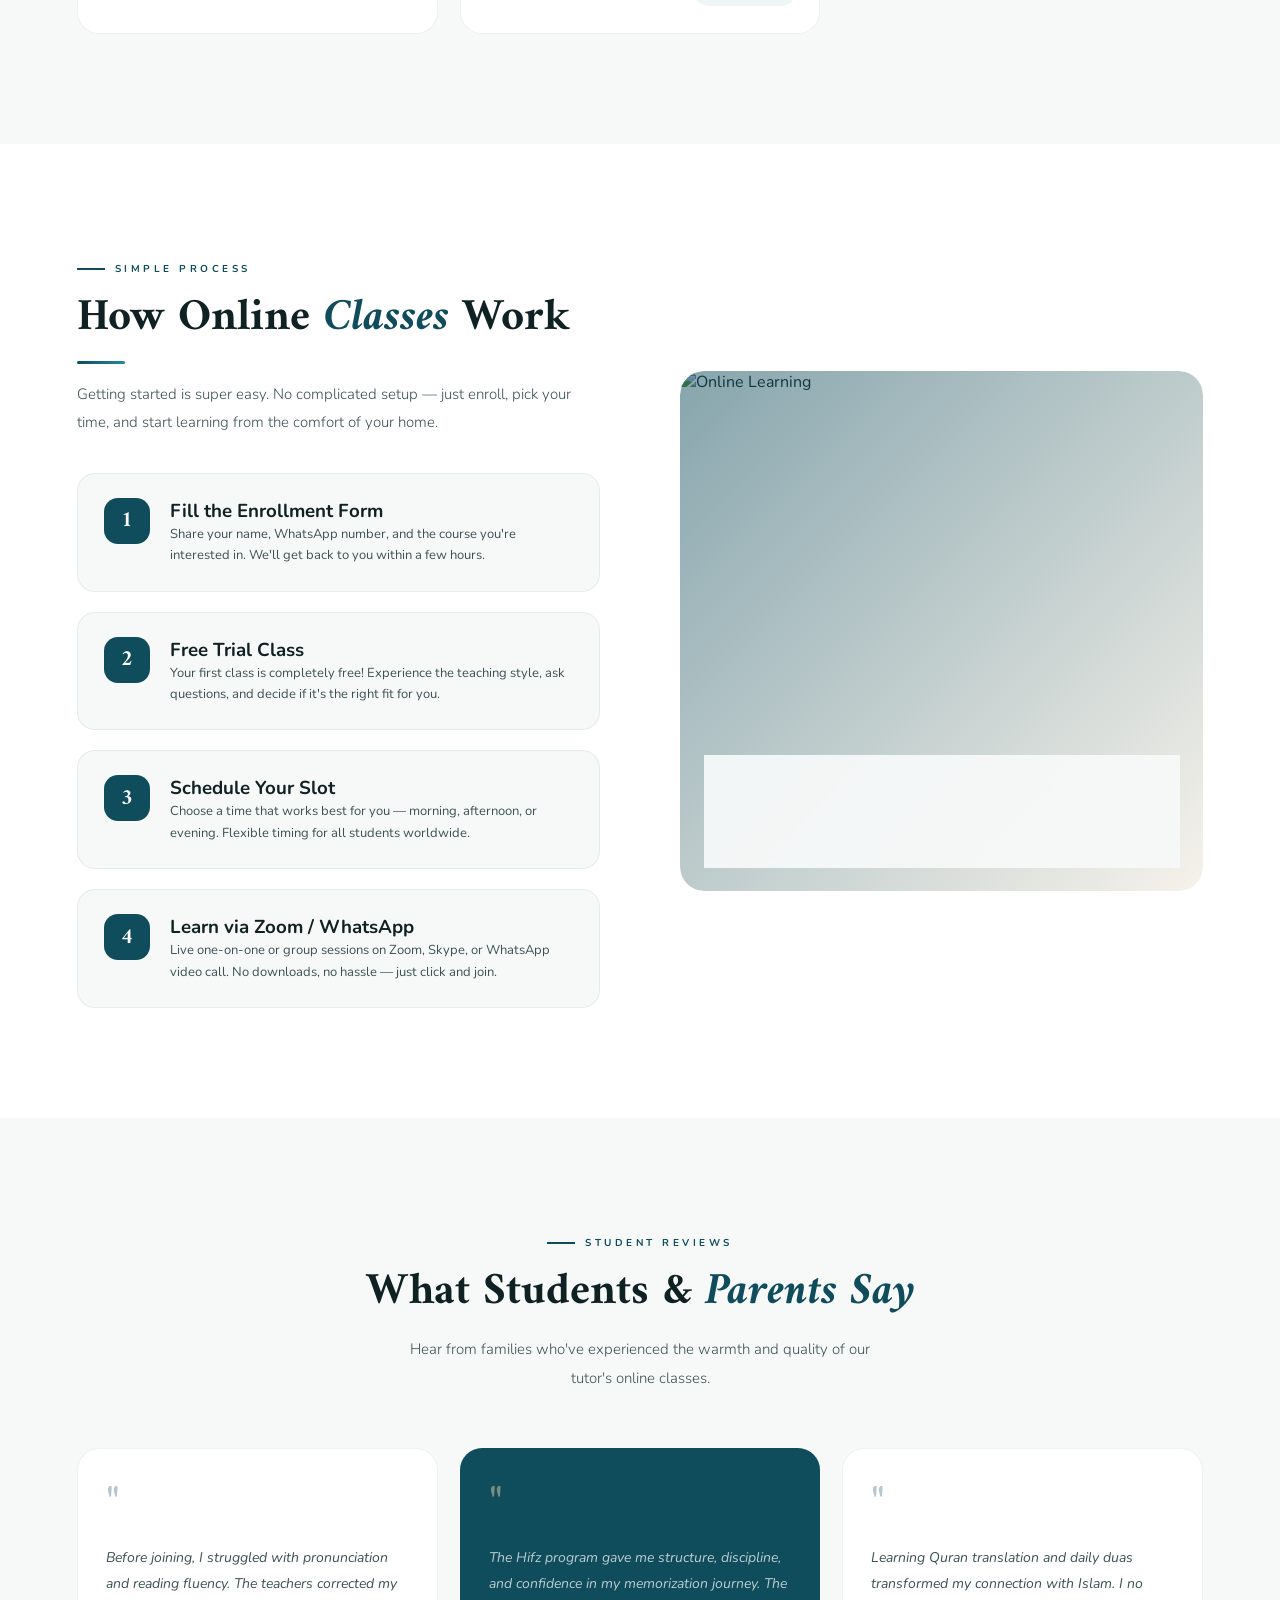
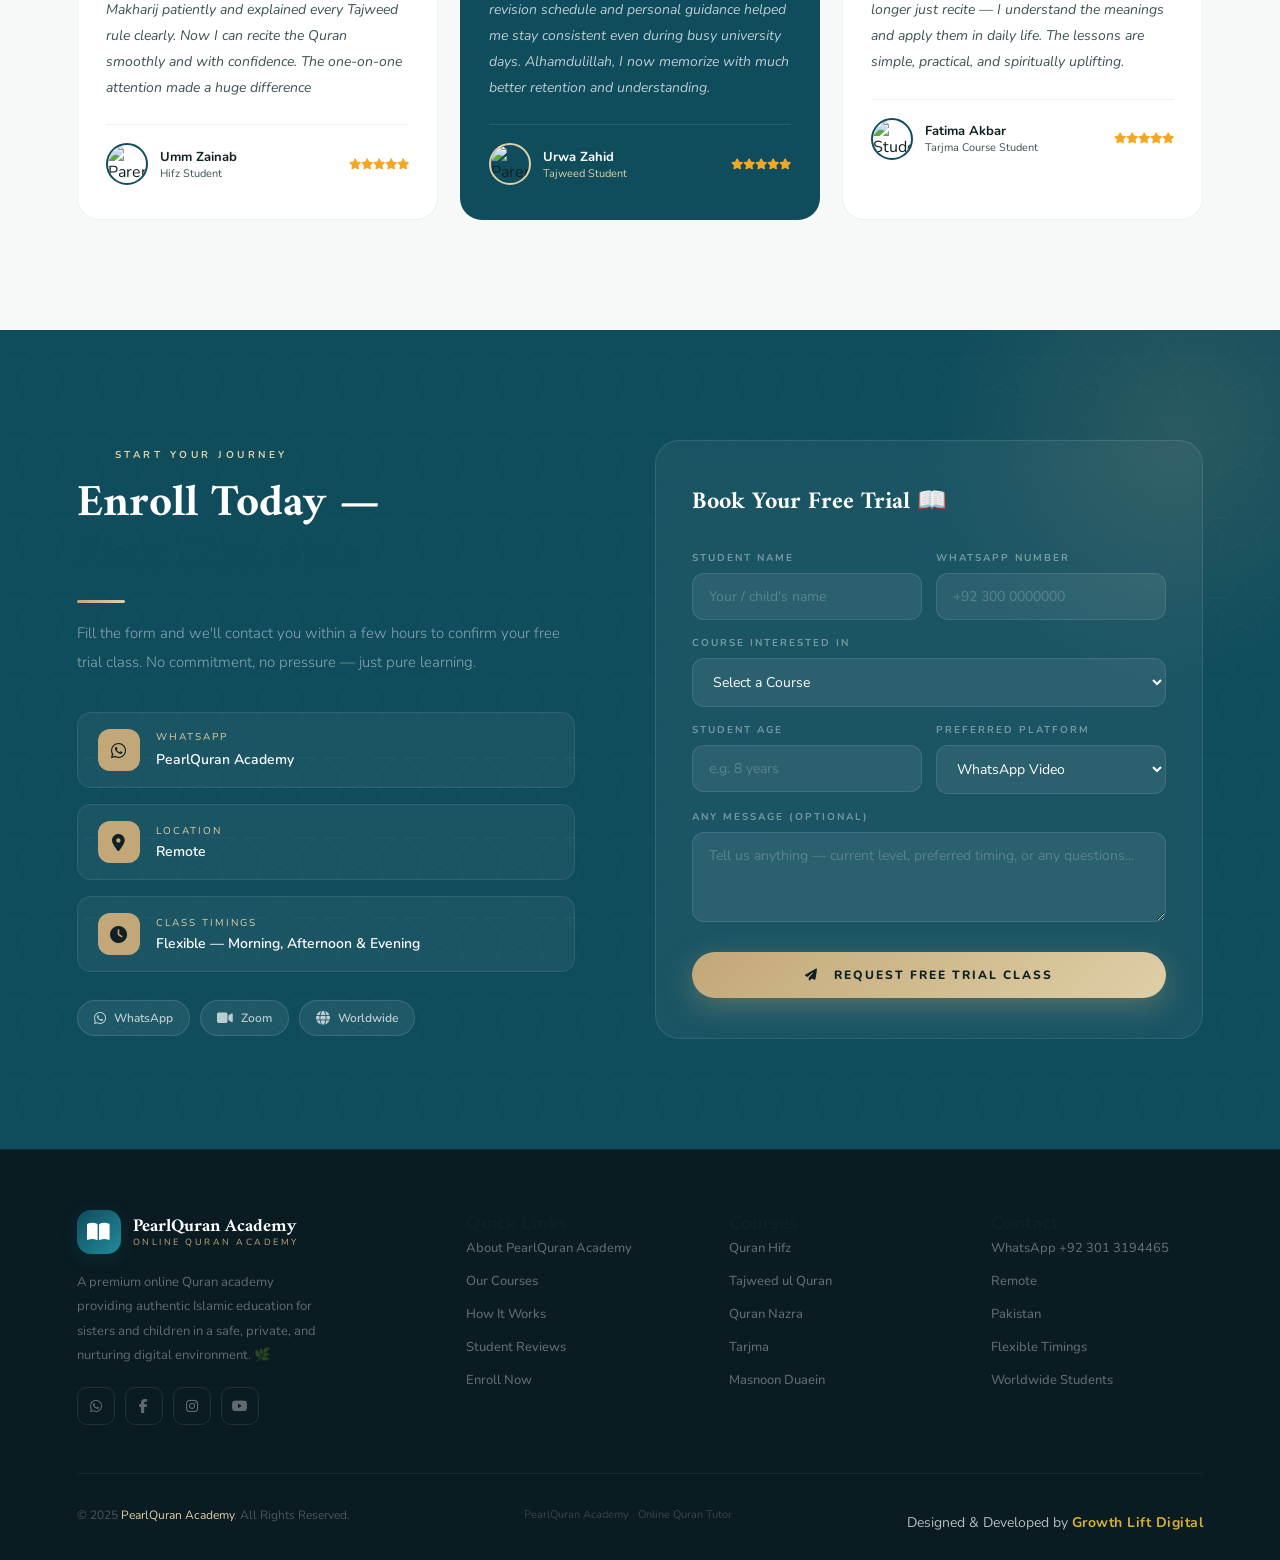
==== commit c374e5a4: "Performace based code added" ====
--- a/index.html
+++ b/index.html
@@ -13,7 +13,6 @@
     <meta name="robots" content="index, follow" />
     <meta name="theme-color" content="#0F2340" />
     
-    <!-- FIX: Removed the double slash at the end of the URL -->
     <link rel="canonical" href="https://pearlquran-academy.vercel.app/" />
 
     <!-- ═══ OPEN GRAPH (Facebook/WhatsApp/LinkedIn) ═══ -->
@@ -21,7 +20,8 @@
     <meta property="og:url" content="https://pearlquran-academy.vercel.app/" />
     <meta property="og:title" content="PearlQuran Academy - Online Quran Classes for Sisters & Kids" />
     <meta property="og:description" content="Learn Quran online with a certified female tutor. Hifz, Tajweed, Nazra & more. Begin with 2-3 FREE trial classes. Safe, private & professional." />
-    <meta property="og:image" content="https://pearlquran-academy.vercel.app/pearlquran academy hero.jpeg" />
+    <!-- FIX: URL encoded spaces so link previews work on WhatsApp -->
+    <meta property="og:image" content="https://pearlquran-academy.vercel.app/pearlquran%20academy%20hero.jpeg" />
     <meta property="og:site_name" content="PearlQuran Academy" />
     <meta property="og:locale" content="en_US" />
 
@@ -32,7 +32,8 @@
     <meta name="twitter:card" content="summary_large_image" />
     <meta name="twitter:title" content="PearlQuran Academy - Online Quran Classes" />
     <meta name="twitter:description" content="Certified female Quran tutor. Hifz, Tajweed, Nazra & more. Start with FREE trial classes." />
-    <meta name="twitter:image" content="https://pearlquran-academy.vercel.app/pearlquran academy hero.jpeg" />
+    <!-- FIX: URL encoded spaces -->
+    <meta name="twitter:image" content="https://pearlquran-academy.vercel.app/pearlquran%20academy%20hero.jpeg" />
 
     <!-- ═══ GEO / LOCAL SEO ═══ -->
     <meta name="geo.region" content="PK" />
@@ -59,26 +60,40 @@
       }
     </script>
 
+    <!-- ═══ PRECONNECT (Speeds up external connections) ═══ -->
+    <link rel="preconnect" href="https://fonts.googleapis.com" />
+    <link rel="preconnect" href="https://fonts.gstatic.com" crossorigin />
+    <link rel="preconnect" href="https://cdnjs.cloudflare.com" crossorigin />
+
     <!-- ═══ FONTS & CSS ═══ -->
+    <!-- Google Fonts -->
     <link href="https://fonts.googleapis.com/css2?family=Amiri:ital,wght@0,400;0,700;1,400;1,700&family=Nunito:wght@200;300;400;500;600;700&display=swap" rel="stylesheet" />
-    <link rel="stylesheet" href="https://cdnjs.cloudflare.com/ajax/libs/font-awesome/6.5.0/css/all.min.css" />
+    
+    <!-- FIX: Asynchronous loading for FontAwesome -->
+    <link rel="preload" as="style" href="https://cdnjs.cloudflare.com/ajax/libs/font-awesome/6.5.0/css/all.min.css" onload="this.onload=null;this.rel='stylesheet'" />
+    <noscript>
+      <link rel="stylesheet" href="https://cdnjs.cloudflare.com/ajax/libs/font-awesome/6.5.0/css/all.min.css" />
+    </noscript>
+
     <link rel="shortcut icon" href="favicon.ico" type="image/x-icon" />
+    
+    <!-- Main CSS -->
     <link rel="stylesheet" href="style.css" />
 </head>
-  <body>
+<body>
     <div class="cursor" id="cursor"></div>
     <div class="cursor-ring" id="cursorRing"></div>
 
     <!-- NAV -->
     <nav id="navbar">
-      <a href="#" class="nav-logo">
+      <a href="#" class="nav-logo" aria-label="PearlQuran Academy Home">
         <div class="nav-logo-icon"><i class="fas fa-book"></i></div>
         <div class="nav-logo-text">
           <span>PearlQuran Academy</span>
           <span>Online Quran Classes</span>
         </div>
       </a>
-      <div class="hamburger" id="hamburger" onclick="toggleMenu()">
+      <div class="hamburger" id="hamburger" onclick="toggleMenu()" aria-label="Toggle Navigation">
         <span></span><span></span><span></span>
       </div>
       <ul class="nav-links" id="navLinks">
@@ -98,15 +113,12 @@
       <div class="hero-arc2"></div>
       <div class="hero-content">
         <div class="hero-text">
-          <span class="hero-bismillah"
-            >بِسْمِ اللَّهِ الرَّحْمَنِ الرَّحِيمِ</span
-          >
+          <span class="hero-bismillah">بِسْمِ اللَّهِ الرَّحْمَنِ الرَّحِيمِ</span>
           <div class="hero-badge">
-            <i class="fas fa-certificate"></i> Online Quran Academy for Sisters
-            &amp; Kids
+            <i class="fas fa-certificate"></i> Online Quran Academy for Sisters &amp; Kids
           </div>
           <h1 class="hero-title">
-            Enlighten Your Heart<br />with <em>PearlQuran</em><br />& Academy
+            Enlighten Your Heart<br />with <em>PearlQuran</em><br />Academy
           </h1>
           <p class="hero-sub">
             Learn Quran online via Zoom &amp; WhatsApp with a highly qualified,
@@ -115,12 +127,8 @@
             blessings.
           </p>
           <div class="hero-actions">
-            <a href="#enroll" class="btn-gold"
-              ><i class="fas fa-user-plus"></i> Enroll for Free Trial</a
-            >
-            <a href="#courses" class="btn-white-ghost"
-              ><i class="fas fa-book-open"></i> View Courses</a
-            >
+            <a href="#enroll" class="btn-gold"><i class="fas fa-user-plus"></i> Enroll for Free Trial</a>
+            <a href="#courses" class="btn-white-ghost"><i class="fas fa-book-open"></i> View Courses</a>
           </div>
           <div class="hero-trust">
             <div class="htrust">
@@ -128,8 +136,7 @@
             </div>
             <div class="hdiv"></div>
             <div class="htrust">
-              <i class="fas fa-graduation-cap"></i
-              ><span>100% Private & Online</span>
+              <i class="fas fa-graduation-cap"></i><span>100% Private & Online</span>
             </div>
             <div class="hdiv"></div>
             <div class="htrust">
@@ -166,44 +173,22 @@
     <!-- MARQUEE -->
     <div class="mqwrap">
       <div class="mqtrack">
-        <div class="mqitem">
-          <i class="fas fa-book-quran"></i> Tajweed & Qirat
-        </div>
+        <div class="mqitem"><i class="fas fa-book-quran"></i> Tajweed & Qirat</div>
         <div class="mqitem"><i class="fas fa-mosque"></i> Islamic Studies</div>
-        <div class="mqitem">
-          <i class="fas fa-certificate"></i>Al-Daqaiq ul-Tajweediyyah
-        </div>
-        <div class="mqitem">
-          <i class="fas fa-graduation-cap"></i>Live Online Sessions
-        </div>
+        <div class="mqitem"><i class="fas fa-certificate"></i>Al-Daqaiq ul-Tajweediyyah</div>
+        <div class="mqitem"><i class="fas fa-graduation-cap"></i>Live Online Sessions</div>
         <div class="mqitem"><i class="fas fa-video"></i> Hifz ul-Quran</div>
         <div class="mqitem"><i class="fas fa-star"></i> 8 Years Experience</div>
-        <div class="mqitem">
-          <i class="fas fa-map-marker-alt"></i> 100% Online
-        </div>
-        <div class="mqitem">
-          <i class="fas fa-globe"></i> Worldwide Students
-        </div>
-        <div class="mqitem">
-          <i class="fas fa-book-quran"></i> Quran Classes
-        </div>
+        <div class="mqitem"><i class="fas fa-map-marker-alt"></i> 100% Online</div>
+        <div class="mqitem"><i class="fas fa-globe"></i> Worldwide Students</div>
+        <div class="mqitem"><i class="fas fa-book-quran"></i> Quran Classes</div>
         <div class="mqitem"><i class="fas fa-mosque"></i> 100% Online</div>
-        <div class="mqitem">
-          <i class="fas fa-certificate"></i> 5 Courses Offered
-        </div>
-        <div class="mqitem">
-          <i class="fas fa-graduation-cap"></i> Tajweed & Qirat
-        </div>
-        <div class="mqitem">
-          <i class="fas fa-video"></i> Live Online Sessions
-        </div>
+        <div class="mqitem"><i class="fas fa-certificate"></i> 5 Courses Offered</div>
+        <div class="mqitem"><i class="fas fa-graduation-cap"></i> Tajweed & Qirat</div>
+        <div class="mqitem"><i class="fas fa-video"></i> Live Online Sessions</div>
         <div class="mqitem"><i class="fas fa-star"></i> 8 Years Experience</div>
-        <div class="mqitem">
-          <i class="fas fa-map-marker-alt"></i> 100% Private
-        </div>
-        <div class="mqitem">
-          <i class="fas fa-globe"></i> Worldwide Students
-        </div>
+        <div class="mqitem"><i class="fas fa-map-marker-alt"></i> 100% Private</div>
+        <div class="mqitem"><i class="fas fa-globe"></i> Worldwide Students</div>
       </div>
     </div>
 
@@ -217,7 +202,7 @@
           />
           <div class="about-img-overlay"></div>
           <div class="about-caption">
-            <h3>PearlQuran Academy</h3>
+            <span style="font-size: 1.25rem; font-weight: bold; display: block; margin-bottom: 5px;">PearlQuran Academy</span>
             <span>Certified Quran Educator</span>
           </div>
         </div>
@@ -229,8 +214,7 @@
       <div>
         <div class="section-tag reveal">Meet Your Teacher</div>
         <h2 class="section-title reveal d1">
-          Guided by Knowledge,
-Driven   <em>by</em> Faith
+          Guided by Knowledge, Driven <em>by</em> Faith
         </h2>
         <div class="green-line reveal d1"></div>
         <p class="section-sub reveal d2">
@@ -243,21 +227,11 @@
           </p>
         </div>
         <div class="about-qual reveal d3">
-          <div class="qual-chip">
-            <i class="fas fa-certificate"></i> Al-Daqaiq ul-Tajweediyyah
-          </div>
-          <div class="qual-chip">
-            <i class="fas fa-graduation-cap"></i> Tajweed & Qirat
-          </div>
-          <div class="qual-chip">
-            <i class="fas fa-chalkboard-teacher"></i> Hifz ul-Quran
-          </div>
-          <div class="qual-chip">
-            <i class="fas fa-map-marker-alt"></i> Remote
-          </div>
-          <div class="qual-chip">
-            <i class="fas fa-video"></i> Online Classes
-          </div>
+          <div class="qual-chip"><i class="fas fa-certificate"></i> Al-Daqaiq ul-Tajweediyyah</div>
+          <div class="qual-chip"><i class="fas fa-graduation-cap"></i> Tajweed & Qirat</div>
+          <div class="qual-chip"><i class="fas fa-chalkboard-teacher"></i> Hifz ul-Quran</div>
+          <div class="qual-chip"><i class="fas fa-map-marker-alt"></i> Remote</div>
+          <div class="qual-chip"><i class="fas fa-video"></i> Online Classes</div>
         </div>
       </div>
     </section>
@@ -266,20 +240,16 @@
     <section id="stats">
       <div class="stats-grid">
         <div class="stat-box reveal">
-          <span class="stat-num" data-target="50">0</span
-          ><span class="stat-lbl">Happy Students</span>
+          <span class="stat-num" data-target="50">0</span><span class="stat-lbl">Happy Students</span>
         </div>
         <div class="stat-box reveal d1">
-          <span class="stat-num" data-target="8">0</span
-          ><span class="stat-lbl">Years Teaching</span>
+          <span class="stat-num" data-target="8">0</span><span class="stat-lbl">Years Teaching</span>
         </div>
         <div class="stat-box reveal d2">
-          <span class="stat-num" data-target="5">0</span
-          ><span class="stat-lbl">Courses Offered</span>
+          <span class="stat-num" data-target="5">0</span><span class="stat-lbl">Courses Offered</span>
         </div>
         <div class="stat-box reveal d3">
-          <span class="stat-num" data-target="100">0</span
-          ><span class="stat-lbl">% Online & Flexible</span>
+          <span class="stat-num" data-target="100">0</span><span class="stat-lbl">% Online & Flexible</span>
         </div>
       </div>
     </section>
@@ -301,10 +271,7 @@
         <div class="course-card reveal" data-cat="quran">
           <div class="course-num">01</div>
           <div class="course-img">
-            <img
-              src="pearlquran-academy-course1.jpg"
-              alt="pearlquran academy website course1"
-            />
+            <img src="pearlquran-academy-course1.jpg" alt="pearlquran academy website course1" />
             <div class="course-level level-beg">Memorization</div>
           </div>
           <div class="course-body">
@@ -313,19 +280,12 @@
               Embark on the sacred journey of memorizing the Holy Quran with structured lesson plans, consistent revision schedules, and compassionate one-on-one guidance.
             </p>
             <div class="course-meta">
-              <div class="cmeta">
-                <i class="fas fa-clock"></i> 45 min / class
-              </div>
-              <div class="cmeta">
-                <i class="fas fa-calendar"></i> 5 days/week
-              </div>
+              <div class="cmeta"><i class="fas fa-clock"></i> 45 min / class</div>
+              <div class="cmeta"><i class="fas fa-calendar"></i> 5 days/week</div>
             </div>
             <div class="course-footer">
               <div class="course-price">Free Trial</div>
-              <button
-                class="course-enroll"
-                onclick="document.getElementById('enroll').scrollIntoView({behavior:'smooth'})"
-              >
+              <button class="course-enroll" onclick="document.getElementById('enroll').scrollIntoView({behavior:'smooth'})">
                 <i class="fas fa-arrow-right"></i> Enroll
               </button>
             </div>
@@ -341,25 +301,15 @@
           <div class="course-body">
             <h3>Tajweed — Correct Pronunciation</h3>
             <p>
-              Explore the rich history of Islam along with inspiring Majalis
-              sessions. Learn about the lives of Prophets, Ahlul Bayt (A.S.),
-              important Islamic events, sacrifices, and lessons that strengthen
-              faith and character.
+              Explore the rich history of Islam along with inspiring Majalis sessions. Learn about the lives of Prophets, Ahlul Bayt (A.S.), important Islamic events, sacrifices, and lessons that strengthen faith and character.
             </p>
             <div class="course-meta">
-              <div class="cmeta">
-                <i class="fas fa-clock"></i> 50 min / class
-              </div>
-              <div class="cmeta">
-                <i class="fas fa-calendar"></i> 3 days/week
-              </div>
+              <div class="cmeta"><i class="fas fa-clock"></i> 50 min / class</div>
+              <div class="cmeta"><i class="fas fa-calendar"></i> 3 days/week</div>
             </div>
             <div class="course-footer">
               <div class="course-price">Ask for Fee</div>
-              <button
-                class="course-enroll"
-                onclick="document.getElementById('enroll').scrollIntoView({behavior:'smooth'})"
-              >
+              <button class="course-enroll" onclick="document.getElementById('enroll').scrollIntoView({behavior:'smooth'})">
                 <i class="fas fa-arrow-right"></i> Enroll
               </button>
             </div>
@@ -378,19 +328,12 @@
               Learn to read the Quran fluently from the Mushaf with proper letter recognition and pronunciation — ideal for beginners and those seeking to improve their reading.
             </p>
             <div class="course-meta">
-              <div class="cmeta">
-                <i class="fas fa-clock"></i> 60 min / class
-              </div>
-              <div class="cmeta">
-                <i class="fas fa-calendar"></i> 6 days/week
-              </div>
+              <div class="cmeta"><i class="fas fa-clock"></i> 60 min / class</div>
+              <div class="cmeta"><i class="fas fa-calendar"></i> 6 days/week</div>
             </div>
             <div class="course-footer">
               <div class="course-price">Ask for Fee</div>
-              <button
-                class="course-enroll"
-                onclick="document.getElementById('enroll').scrollIntoView({behavior:'smooth'})"
-              >
+              <button class="course-enroll" onclick="document.getElementById('enroll').scrollIntoView({behavior:'smooth'})">
                 <i class="fas fa-arrow-right"></i> Enroll
               </button>
             </div>
@@ -409,19 +352,12 @@
               Understand the divine message through word-by-word and verse-by-verse translation, deepening your personal connection with the Book of Allah.
             </p>
             <div class="course-meta">
-              <div class="cmeta">
-                <i class="fas fa-clock"></i> 50 min / class
-              </div>
-              <div class="cmeta">
-                <i class="fas fa-book"></i> Board Syllabus
-              </div>
+              <div class="cmeta"><i class="fas fa-clock"></i> 50 min / class</div>
+              <div class="cmeta"><i class="fas fa-book"></i> Board Syllabus</div>
             </div>
             <div class="course-footer">
               <div class="course-price">Ask for Fee</div>
-              <button
-                class="course-enroll"
-                onclick="document.getElementById('enroll').scrollIntoView({behavior:'smooth'})"
-              >
+              <button class="course-enroll" onclick="document.getElementById('enroll').scrollIntoView({behavior:'smooth'})">
                 <i class="fas fa-arrow-right"></i> Enroll
               </button>
             </div>
@@ -440,25 +376,17 @@
               Learn the essential daily supplications from the Sunnah — for morning, evening, sleep, meals, and daily routines — to enrich your everyday spiritual practice.
             </p>
             <div class="course-meta">
-              <div class="cmeta">
-                <i class="fas fa-clock"></i> 40 min / class
-              </div>
-              <div class="cmeta">
-                <i class="fas fa-calendar"></i> 2 days/week
-              </div>
+              <div class="cmeta"><i class="fas fa-clock"></i> 40 min / class</div>
+              <div class="cmeta"><i class="fas fa-calendar"></i> 2 days/week</div>
             </div>
             <div class="course-footer">
               <div class="course-price">Ask for Fee</div>
-              <button
-                class="course-enroll"
-                onclick="document.getElementById('enroll').scrollIntoView({behavior:'smooth'})"
-              >
+              <button class="course-enroll" onclick="document.getElementById('enroll').scrollIntoView({behavior:'smooth'})">
                 <i class="fas fa-arrow-right"></i> Enroll
               </button>
             </div>
           </div>
         </div>
-
       </div>
     </section>
 
@@ -479,7 +407,7 @@
             <div class="how-step reveal d1">
               <div class="step-num">1</div>
               <div>
-                <h4>Fill the Enrollment Form</h4>
+                <h3>Fill the Enrollment Form</h3>
                 <p>
                   Share your name, WhatsApp number, and the course you're
                   interested in. We'll get back to you within a few hours.
@@ -489,7 +417,7 @@
             <div class="how-step reveal d2">
               <div class="step-num">2</div>
               <div>
-                <h4>Free Trial Class</h4>
+                <h3>Free Trial Class</h3>
                 <p>
                   Your first class is completely free! Experience the teaching
                   style, ask questions, and decide if it's the right fit for
@@ -500,7 +428,7 @@
             <div class="how-step reveal d3">
               <div class="step-num">3</div>
               <div>
-                <h4>Schedule Your Slot</h4>
+                <h3>Schedule Your Slot</h3>
                 <p>
                   Choose a time that works best for you — morning, afternoon, or
                   evening. Flexible timing for all students worldwide.
@@ -510,7 +438,7 @@
             <div class="how-step reveal d4">
               <div class="step-num">4</div>
               <div>
-                <h4>Learn via Zoom / WhatsApp</h4>
+                <h3>Learn via Zoom / WhatsApp</h3>
                 <p>
                   Live one-on-one or group sessions on Zoom, Skype, or WhatsApp
                   video call. No downloads, no hassle — just click and join.
@@ -557,7 +485,7 @@
           <div class="tauthor">
             <img
               class="tavatar"
-              src="https://images.unsplash.com/photo-1608094767786-995d48b0052a?w=500&auto=format&fit=crop&q=60&ixlib=rb-4.1.0&ixid=M3wxMjA3fDB8MHxzZWFyY2h8MjB8fGZlbWFsZSUyMHBsYWNlaG9sZGVyfGVufDB8fDB8fHww"
+              src="https://images.unsplash.com/photo-1608094767786-995d48b0052a?w=500&auto=format&fit=crop&q=60"
               alt="Parent"
             />
             <div>
@@ -565,9 +493,7 @@
               <div class="trole">Hifz Student</div>
             </div>
             <div class="tstars">
-              <i class="fas fa-star"></i><i class="fas fa-star"></i
-              ><i class="fas fa-star"></i><i class="fas fa-star"></i
-              ><i class="fas fa-star"></i>
+              <i class="fas fa-star"></i><i class="fas fa-star"></i><i class="fas fa-star"></i><i class="fas fa-star"></i><i class="fas fa-star"></i>
             </div>
           </div>
         </div>
@@ -580,7 +506,7 @@
           <div class="tauthor">
             <img
               class="tavatar"
-              src="https://images.unsplash.com/photo-1608094767786-995d48b0052a?w=500&auto=format&fit=crop&q=60&ixlib=rb-4.1.0&ixid=M3wxMjA3fDB8MHxzZWFyY2h8MjB8fGZlbWFsZSUyMHBsYWNlaG9sZGVyfGVufDB8fDB8fHww"
+              src="https://images.unsplash.com/photo-1608094767786-995d48b0052a?w=500&auto=format&fit=crop&q=60"
               alt="Parent"
             />
             <div>
@@ -588,9 +514,7 @@
               <div class="trole">Tajweed Student</div>
             </div>
             <div class="tstars">
-              <i class="fas fa-star"></i><i class="fas fa-star"></i
-              ><i class="fas fa-star"></i><i class="fas fa-star"></i
-              ><i class="fas fa-star"></i>
+              <i class="fas fa-star"></i><i class="fas fa-star"></i><i class="fas fa-star"></i><i class="fas fa-star"></i><i class="fas fa-star"></i>
             </div>
           </div>
         </div>
@@ -603,7 +527,7 @@
           <div class="tauthor">
             <img
               class="tavatar"
-              src="https://images.unsplash.com/photo-1608094767786-995d48b0052a?w=500&auto=format&fit=crop&q=60&ixlib=rb-4.1.0&ixid=M3wxMjA3fDB8MHxzZWFyY2h8MjB8fGZlbWFsZSUyMHBsYWNlaG9sZGVyfGVufDB8fDB8fHww"
+              src="https://images.unsplash.com/photo-1608094767786-995d48b0052a?w=500&auto=format&fit=crop&q=60"
               alt="Student"
             />
             <div>
@@ -611,9 +535,7 @@
               <div class="trole">Tarjma Course Student</div>
             </div>
             <div class="tstars">
-              <i class="fas fa-star"></i><i class="fas fa-star"></i
-              ><i class="fas fa-star"></i><i class="fas fa-star"></i
-              ><i class="fas fa-star"></i>
+              <i class="fas fa-star"></i><i class="fas fa-star"></i><i class="fas fa-star"></i><i class="fas fa-star"></i><i class="fas fa-star"></i>
             </div>
           </div>
         </div>
@@ -630,12 +552,7 @@
           <h2 class="section-title reveal d1" style="color: white">
             Enroll Today —<br /><em>First Class Free</em>
           </h2>
-          <div
-            class="green-line reveal d1"
-            style="
-              background: linear-gradient(90deg, var(--gold), var(--gold-lt));
-            "
-          ></div>
+          <div class="green-line reveal d1" style="background: linear-gradient(90deg, var(--gold), var(--gold-lt));"></div>
           <p class="section-sub reveal d2">
             Fill the form and we'll contact you within a few hours to confirm
             your free trial class. No commitment, no pressure — just pure
@@ -645,16 +562,11 @@
             <div class="einfo-item reveal d1">
               <div class="einfo-icon"><i class="fab fa-whatsapp"></i></div>
               <div>
-                <span>WhatsApp</span
-                ><a href="https://wa.me/923013194465"
-                  >PearlQuran Academy</a
-                >
+                <span>WhatsApp</span><a href="https://wa.me/923013194465">PearlQuran Academy</a>
               </div>
             </div>
             <div class="einfo-item reveal d2">
-              <div class="einfo-icon">
-                <i class="fas fa-map-marker-alt"></i>
-              </div>
+              <div class="einfo-icon"><i class="fas fa-map-marker-alt"></i></div>
               <div>
                 <span>Location</span>
                 <p>Remote</p>
@@ -669,13 +581,9 @@
             </div>
           </div>
           <div class="platforms reveal d3">
-            <div class="platform-chip">
-              <i class="fab fa-whatsapp"></i> WhatsApp
-            </div>
+            <div class="platform-chip"><i class="fab fa-whatsapp"></i> WhatsApp</div>
             <div class="platform-chip"><i class="fas fa-video"></i> Zoom</div>
-            <div class="platform-chip">
-              <i class="fas fa-globe"></i> Worldwide
-            </div>
+            <div class="platform-chip"><i class="fas fa-globe"></i> Worldwide</div>
           </div>
         </div>
         <div class="enroll-form reveal d2">
@@ -683,25 +591,17 @@
             <h3>Book Your Free Trial 📖</h3>
             <div class="form-row2">
               <div class="form-g">
-                <label>Student Name</label>
-                <input
-                  type="text"
-                  id="studentName"
-                  placeholder="Your / child's name"
-                />
+                <label for="studentName">Student Name</label>
+                <input type="text" id="studentName" placeholder="Your / child's name" />
               </div>
               <div class="form-g">
-                <label>WhatsApp Number</label>
-                <input
-                  type="tel"
-                  id="studentWhatsapp"
-                  placeholder="+92 300 0000000"
-                />
+                <label for="studentWhatsapp">WhatsApp Number</label>
+                <input type="tel" id="studentWhatsapp" placeholder="+92 300 0000000" />
               </div>
             </div>
             <div class="form-g">
-              <label>Course Interested In</label>
-              <select id="studentCourse">
+              <label for="studentCourse">Course Interested In</label>
+              <select id="studentCourse" aria-label="Select a Course">
                 <option>Select a Course</option>
                 <option>Quran Nazra (Reading)</option>
                 <option>Tajweed ul Quran</option>
@@ -712,23 +612,20 @@
             </div>
             <div class="form-row2">
               <div class="form-g">
-                <label>Student Age</label>
+                <label for="studentAge">Student Age</label>
                 <input type="text" id="studentAge" placeholder="e.g. 8 years" />
               </div>
               <div class="form-g">
-                <label>Preferred Platform</label>
-                <select id="studentPlatform">
+                <label for="studentPlatform">Preferred Platform</label>
+                <select id="studentPlatform" aria-label="Select a Platform">
                   <option>WhatsApp Video</option>
                   <option>Zoom</option>
                 </select>
               </div>
             </div>
             <div class="form-g">
-              <label>Any Message (Optional)</label>
-              <textarea
-                id="studentMessage"
-                placeholder="Tell us anything — current level, preferred timing, or any questions..."
-              ></textarea>
+              <label for="studentMessage">Any Message (Optional)</label>
+              <textarea id="studentMessage" placeholder="Tell us anything — current level, preferred timing, or any questions..."></textarea>
             </div>
             <button class="enroll-btn" onclick="submitEnroll()">
               <i class="fas fa-paper-plane"></i> &nbsp; Request Free Trial Class
@@ -751,7 +648,7 @@
     <footer>
       <div class="footer-grid">
         <div class="foot-brand">
-          <a href="#" class="nav-logo" style="text-decoration: none">
+          <a href="#" class="nav-logo" style="text-decoration: none" aria-label="PearlQuran Academy Home">
             <div class="nav-logo-icon"><i class="fas fa-book-open"></i></div>
             <div class="nav-logo-text">
               <span style="color: white">PearlQuran Academy</span>
@@ -762,14 +659,14 @@
             A premium online Quran academy providing authentic Islamic education for sisters and children in a safe, private, and nurturing digital environment. 🌿
           </p>
           <div class="foot-social">
-            <a href="#" class="fsoc"><i class="fab fa-whatsapp"></i></a>
-            <a href="#" class="fsoc"><i class="fab fa-facebook-f"></i></a>
-            <a href="#" class="fsoc"><i class="fab fa-instagram"></i></a>
-            <a href="#" class="fsoc"><i class="fab fa-youtube"></i></a>
+            <a href="#" class="fsoc" aria-label="WhatsApp"><i class="fab fa-whatsapp"></i></a>
+            <a href="#" class="fsoc" aria-label="Facebook"><i class="fab fa-facebook-f"></i></a>
+            <a href="#" class="fsoc" aria-label="Instagram"><i class="fab fa-instagram"></i></a>
+            <a href="#" class="fsoc" aria-label="YouTube"><i class="fab fa-youtube"></i></a>
           </div>
         </div>
         <div class="foot-col">
-          <h4>Quick Links</h4>
+          <h3>Quick Links</h3>
           <ul>
             <li><a href="#about">About PearlQuran Academy</a></li>
             <li><a href="#courses">Our Courses</a></li>
@@ -779,7 +676,7 @@
           </ul>
         </div>
         <div class="foot-col">
-          <h4>Courses</h4>
+          <h3>Courses</h3>
           <ul>
             <li><a href="#">Quran Hifz </a></li>
             <li><a href="#">Tajweed ul Quran</a></li>
@@ -789,11 +686,9 @@
           </ul>
         </div>
         <div class="foot-col">
-          <h4>Contact</h4>
+          <h3>Contact</h3>
           <ul>
-            <li>
-              <a href="https://wa.me/923013194465">WhatsApp +92 301 3194465</a>
-            </li>
+            <li><a href="https://wa.me/923013194465">WhatsApp +92 301 3194465</a></li>
             <li><a href="#">Remote</a></li>
             <li><a href="#">Pakistan</a></li>
             <li><a href="#">Flexible Timings</a></li>
@@ -803,42 +698,25 @@
       </div>
       <div class="foot-bottom">
         <p>
-          © 2025 <span>PearlQuran Academy</span>. All
-          Rights Reserved.
+          © 2025 <span>PearlQuran Academy</span>. All Rights Reserved.
         </p>
         <p style="font-size: 11px; color: rgba(255, 255, 255, 0.18)">
           PearlQuran Academy · Online Quran Tutor
         </p>
         <!-- GROWTH LIFT DIGITAL CREDIT -->
-        <p
-          style="
-            font-size: 14px;
-            color: rgba(255, 255, 255, 0.7);
-            margin-top: 15px;
-          "
-        >
+        <p style="font-size: 14px; color: rgba(255, 255, 255, 0.7); margin-top: 15px;">
           Designed & Developed by
-          <a
-            href="https://growthlift-digital.vercel.app/"
-            target="_blank"
-            style="
-              color: #d4af37;
-              text-decoration: none;
-              font-weight: bold;
-              letter-spacing: 0.5px;
-            "
-          >
+          <a href="https://growthlift-digital.vercel.app/" target="_blank" style="color: #d4af37; text-decoration: none; font-weight: bold; letter-spacing: 0.5px;">
             Growth Lift Digital
           </a>
         </p>
       </div>
     </footer>
 
-    <a href="https://wa.me/923013194465" class="wafloat" target="_blank"
-      ><i class="fab fa-whatsapp"></i
-    ></a>
-
-    <script src="script.js"></script>
- 
+    <a href="https://wa.me/923013194465" class="wafloat" target="_blank" aria-label="Chat with us on WhatsApp">
+      <i class="fab fa-whatsapp"></i>
+    </a>
+
+    <script src="script.js" defer></script>
   </body>
 </html>
